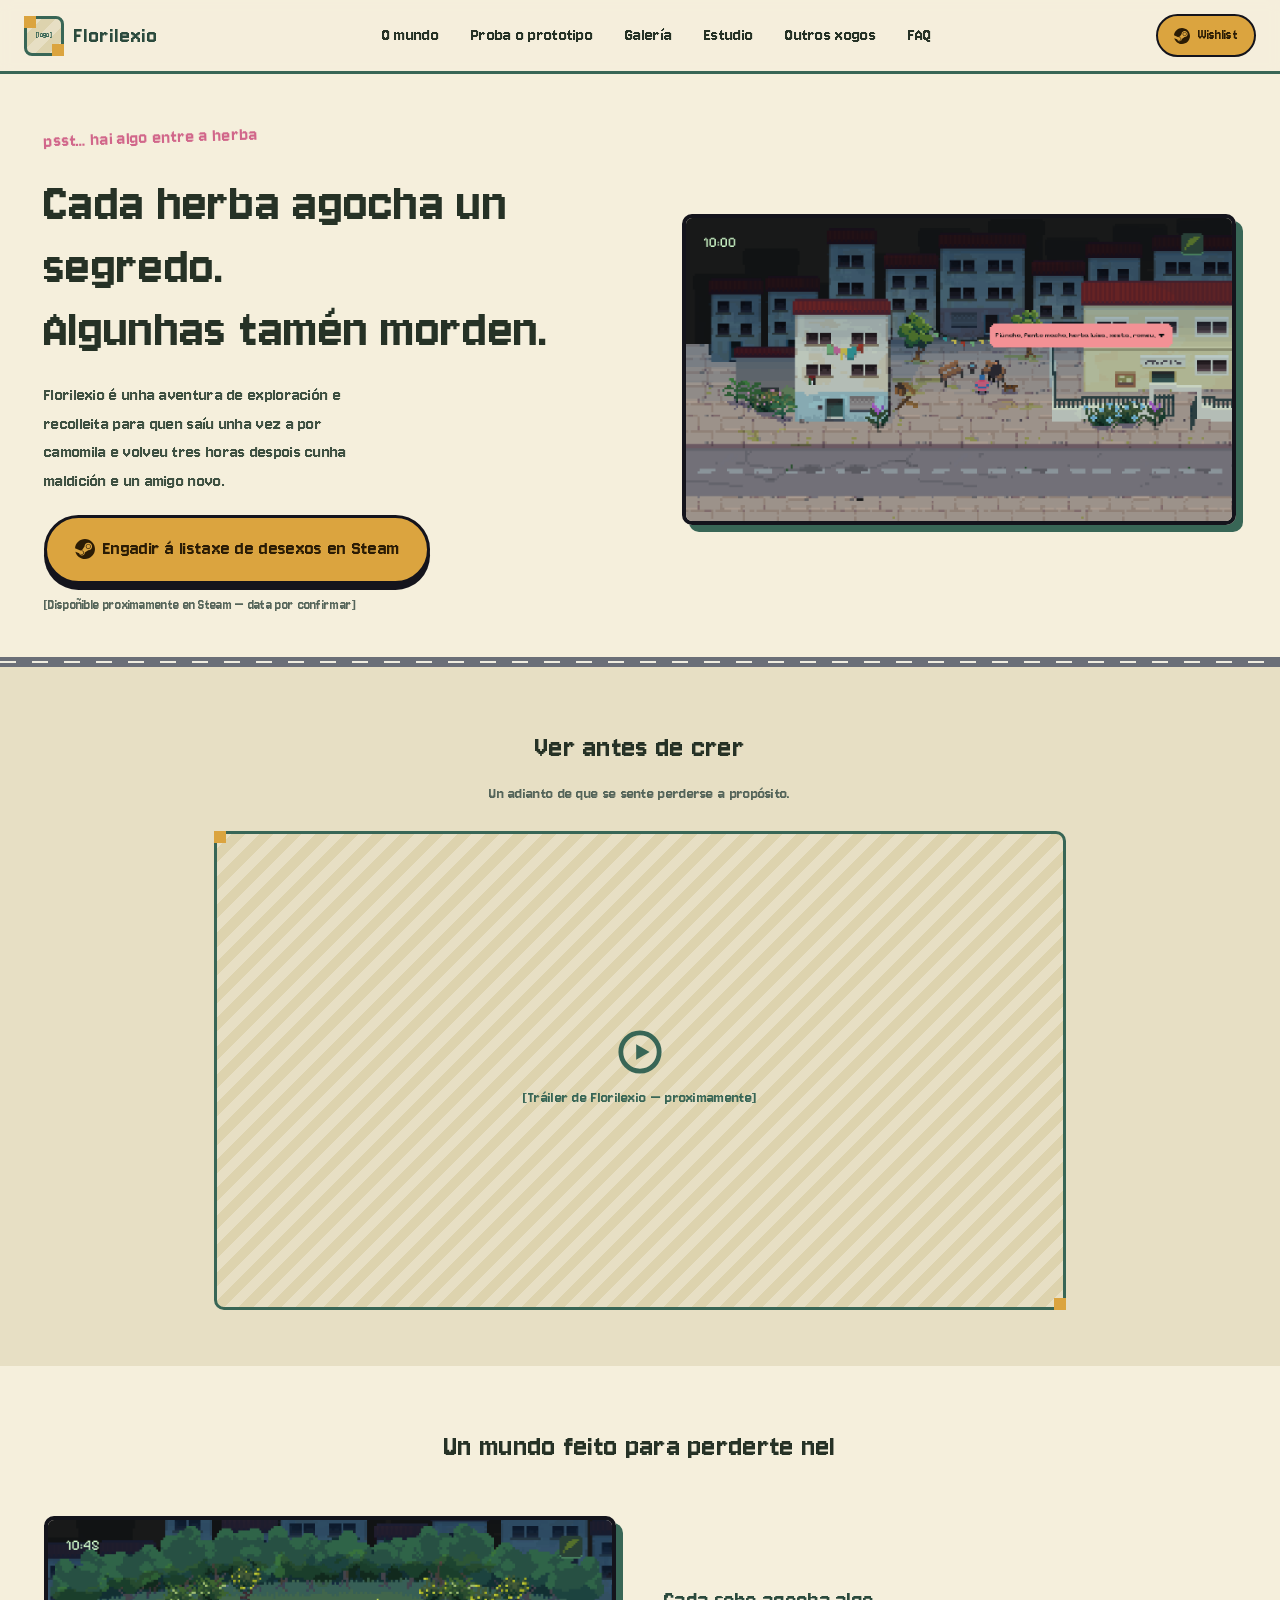
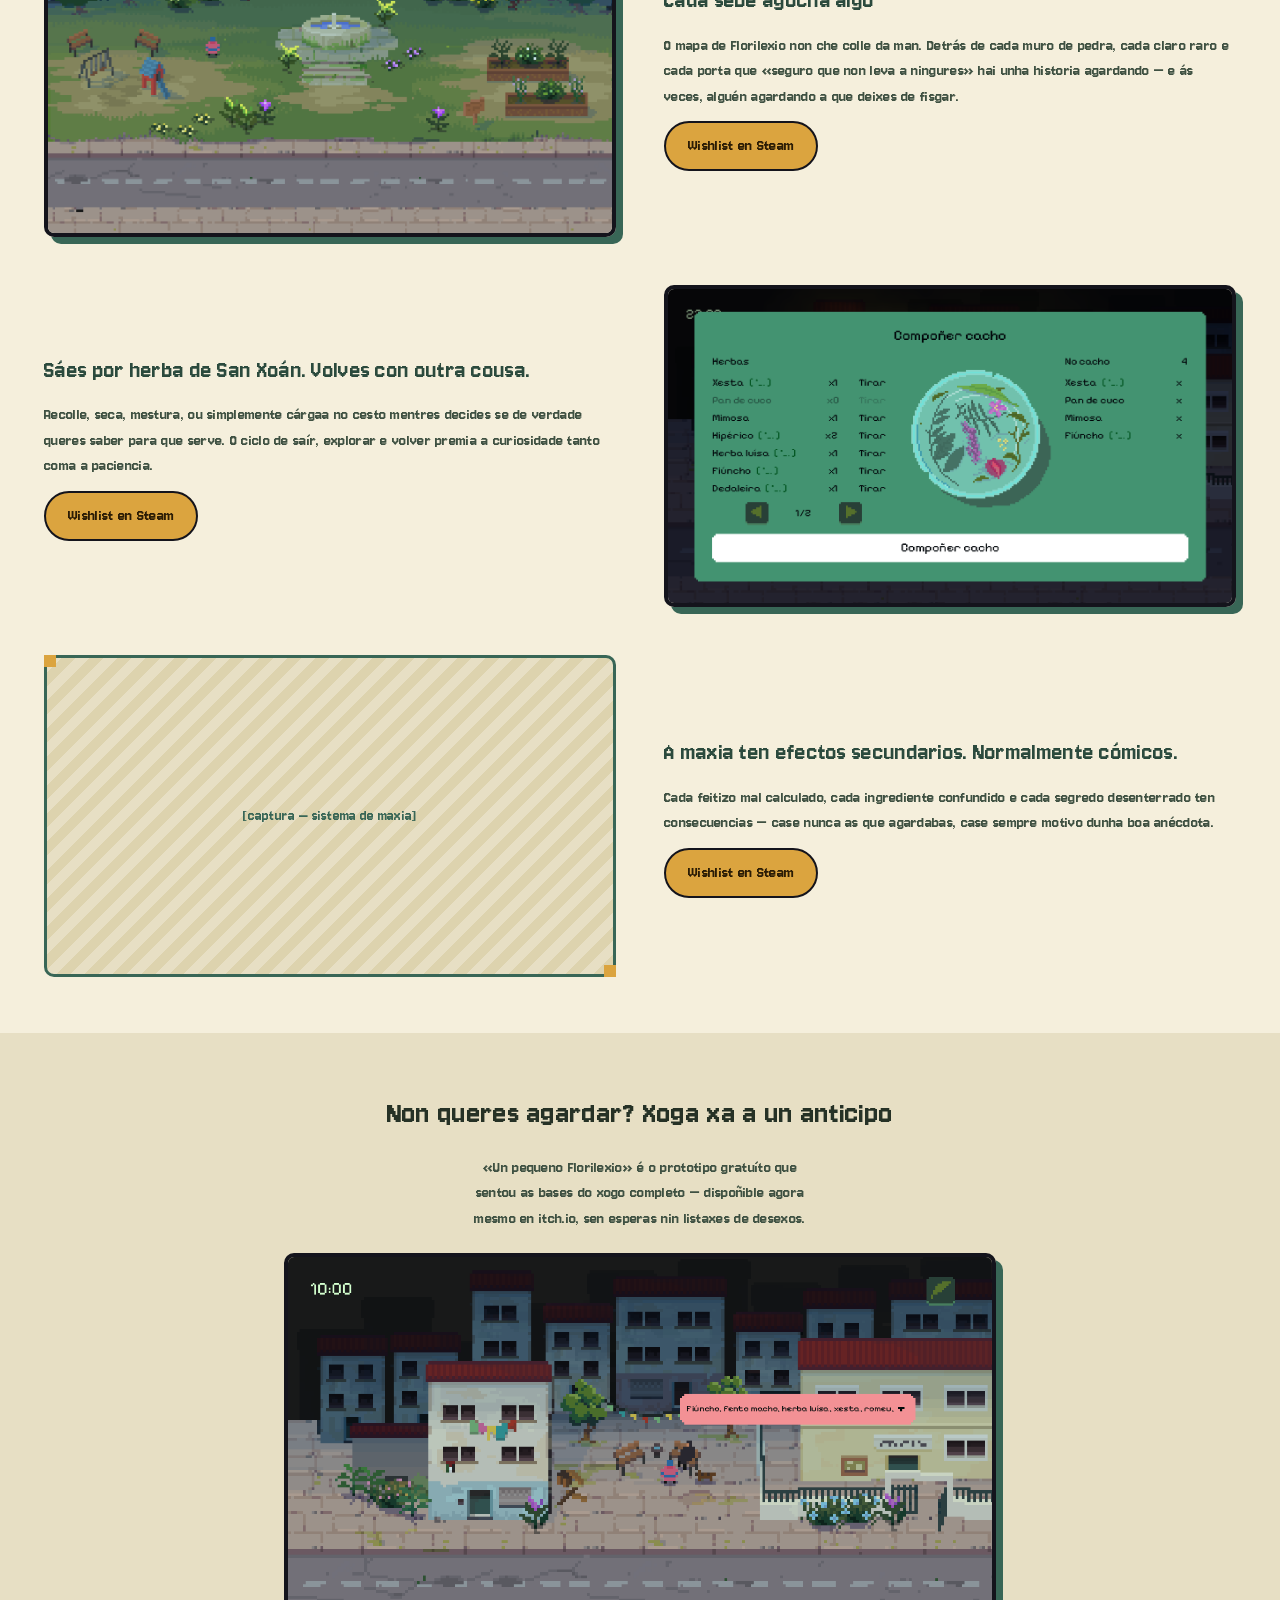
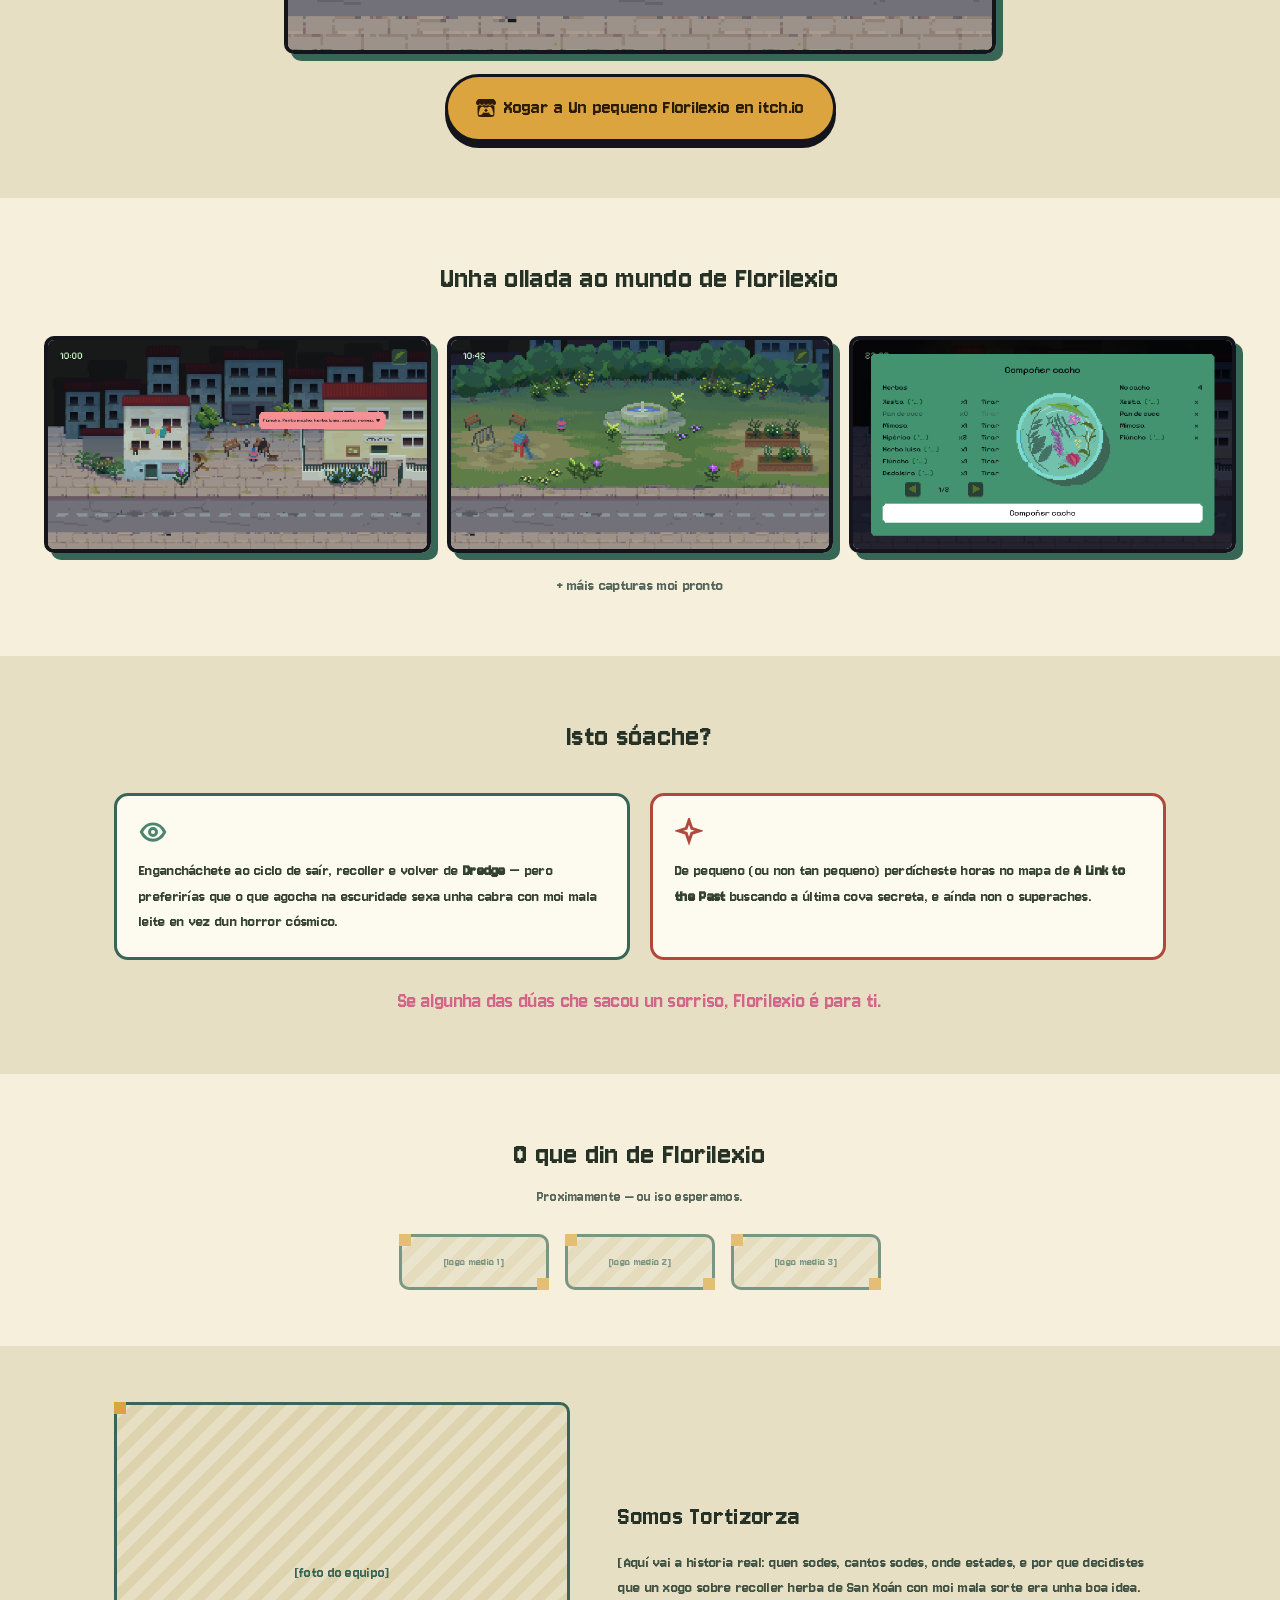
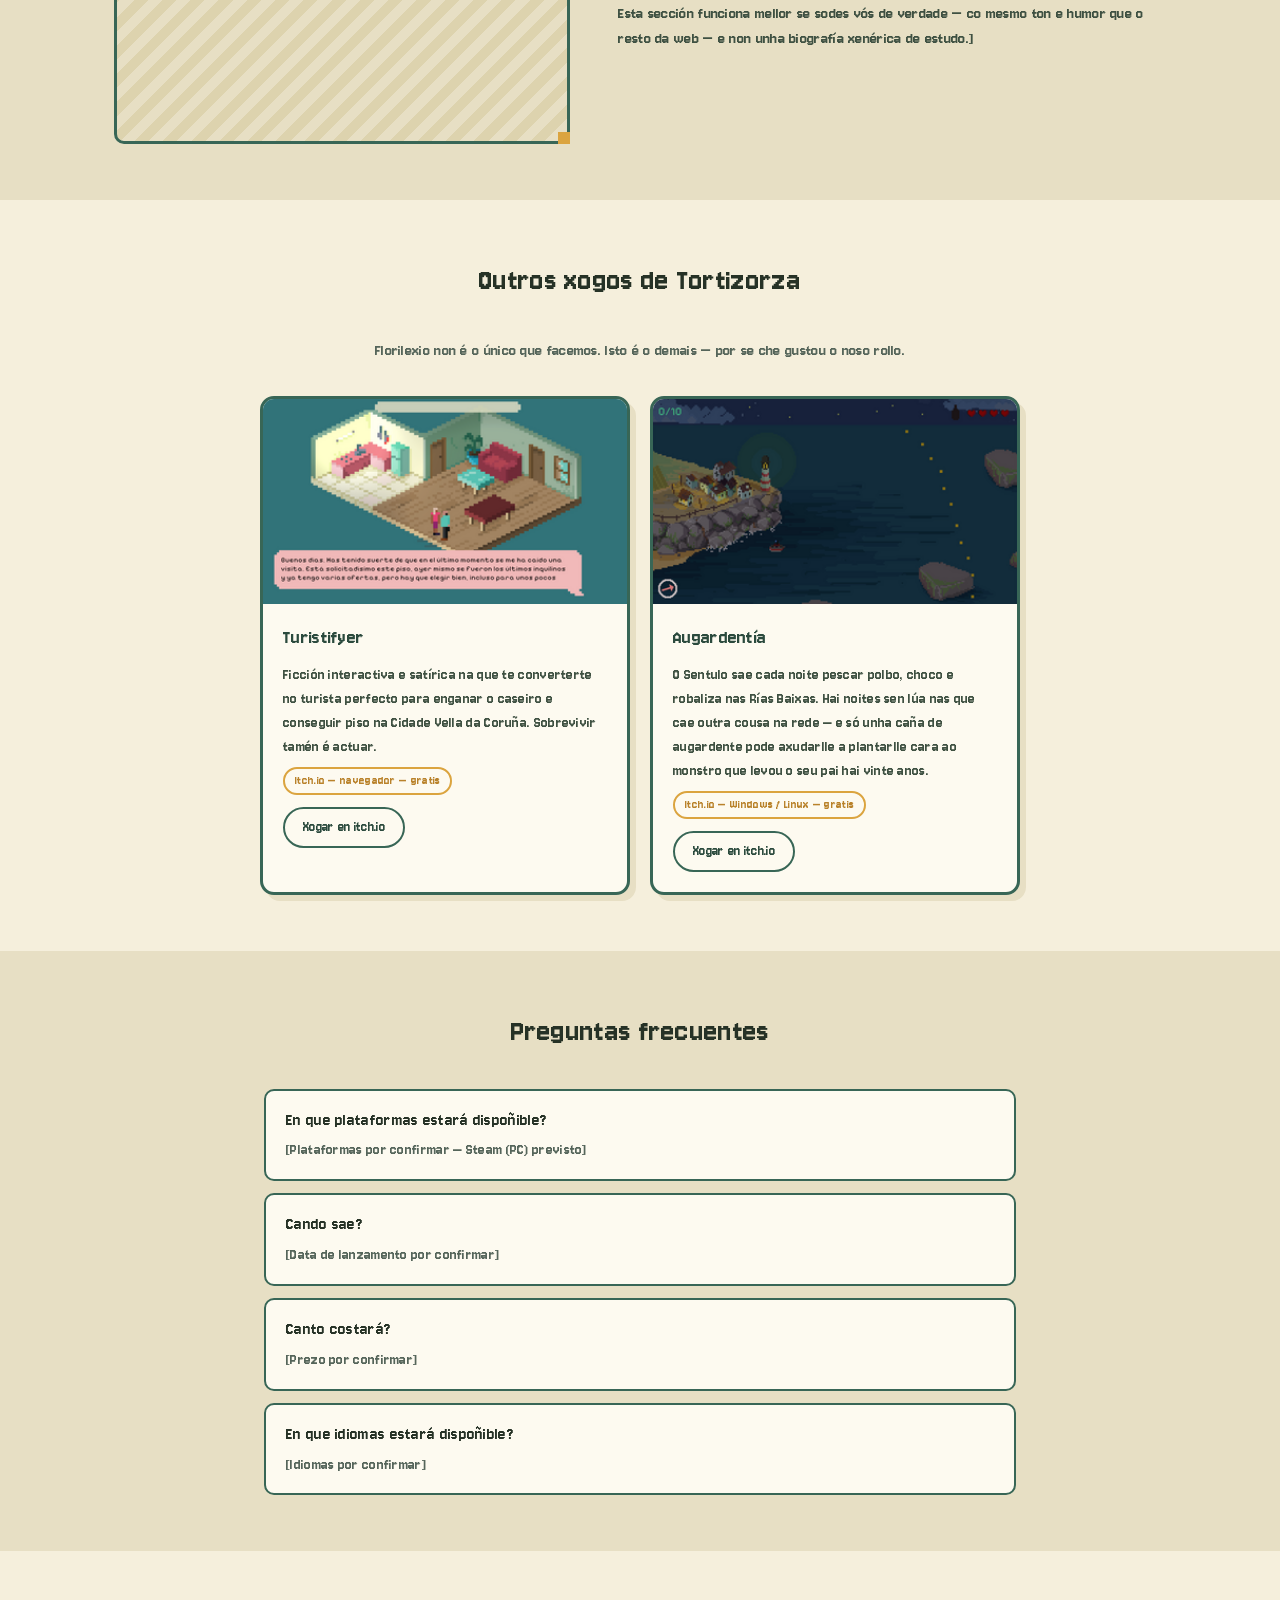
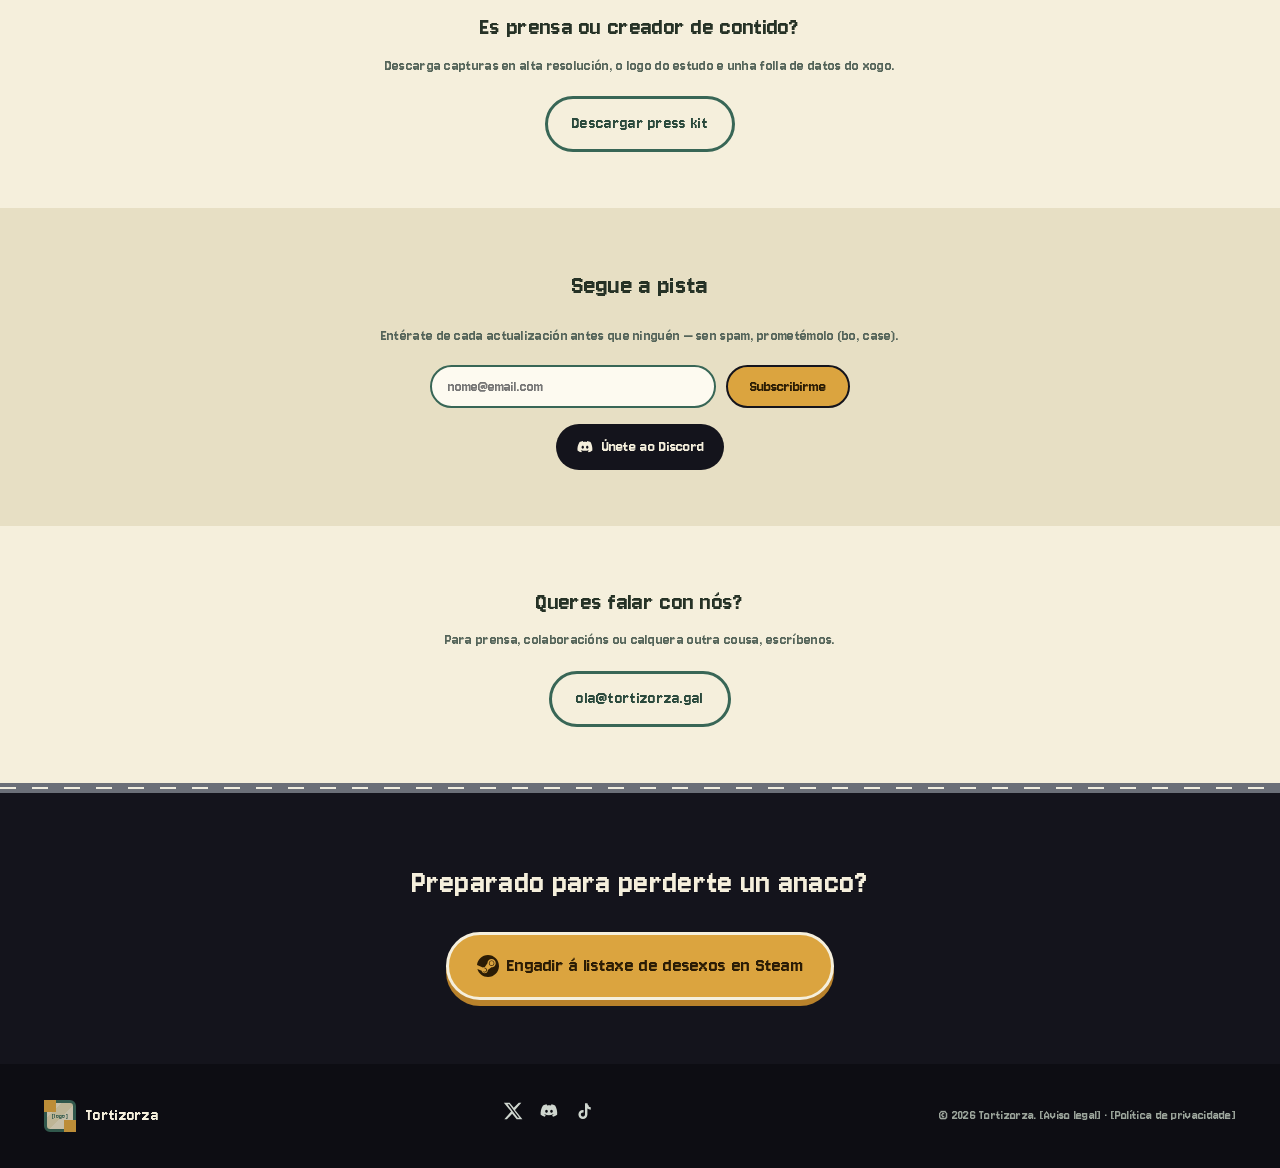
==== index.html @ 0cf77b72 "Engade sección de contacto co correo ola@tortizorza.gal Co-Authored-By: Claude Sonnet 5 <noreply@ant" ====
<!doctype html>
<html lang="gl">
<head>
  <meta charset="utf-8">
  <meta name="viewport" content="width=device-width, initial-scale=1">
  <title>Florilexio — Tortizorza</title>
  <meta name="description" content="Florilexio é unha aventura de exploración e recolleita de Tortizorza. Cada herba agocha un segredo. Engádeo á túa listaxe de desexos en Steam.">
  <link rel="preconnect" href="https://fonts.googleapis.com">
  <link rel="preconnect" href="https://fonts.gstatic.com" crossorigin>
  <link rel="stylesheet" href="https://fonts.googleapis.com/css2?family=Jersey+10&display=swap">
  <link rel="stylesheet" href="css/style.css">
</head>
<body>

  <header class="site-header">
    <div class="brand">
      <div class="placeholder-box" style="width:40px;height:40px;border-radius:8px;font-size:8px;padding:2px;">[logo]</div>
      <span class="brand-name">Florilexio</span>
    </div>

    <button class="nav-toggle" id="navToggle" aria-expanded="false" aria-controls="navLinks" aria-label="Abrir menú">
      <svg width="20" height="20" viewBox="0 0 24 24" fill="none" stroke="currentColor" stroke-width="2.5" stroke-linecap="square"><path d="M3 6h18M3 12h18M3 18h18"/></svg>
    </button>

    <nav id="navLinks" class="nav-links" hidden>
      <a href="#mundo">O mundo</a>
      <a href="#proba-o-prototipo">Proba o prototipo</a>
      <a href="#galeria">Galería</a>
      <a href="#estudio">Estudio</a>
      <a href="#outros-xogos">Outros xogos</a>
      <a href="#faq">FAQ</a>
    </nav>

    <div class="header-cta">
      <a href="#" class="btn btn--cta btn--sm">
        <svg width="16" height="16" viewBox="0 0 24 24" fill="currentColor"><path d="M11.979 0C5.678 0 .511 4.86.022 11.037l6.432 2.658c.545-.371 1.203-.59 1.912-.59.063 0 .125.004.188.006l2.861-4.142V8.91c0-2.495 2.028-4.524 4.524-4.524 2.494 0 4.524 2.03 4.524 4.527s-2.03 4.525-4.524 4.525h-.105l-4.076 2.911c0 .052.004.105.004.159 0 1.875-1.515 3.396-3.39 3.396-1.635 0-3.016-1.173-3.331-2.727L.436 15.27C1.862 20.307 6.486 24 11.979 24c6.627 0 11.999-5.373 11.999-12S18.605 0 11.979 0zM7.54 18.21l-1.473-.61c.262.543.714.999 1.314 1.25 1.297.539 2.793-.076 3.332-1.375.263-.63.264-1.319.005-1.949s-.75-1.121-1.377-1.383c-.624-.26-1.29-.249-1.878-.03l1.523.63c.956.4 1.409 1.5 1.009 2.455-.397.957-1.497 1.41-2.454 1.012H7.54zm11.415-9.303c0-1.662-1.353-3.015-3.015-3.015-1.665 0-3.015 1.353-3.015 3.015 0 1.665 1.35 3.015 3.015 3.015 1.663 0 3.015-1.35 3.015-3.015zm-5.273-.005c0-1.252 1.013-2.266 2.265-2.266 1.249 0 2.266 1.014 2.266 2.266 0 1.251-1.017 2.265-2.266 2.265-1.253 0-2.265-1.014-2.265-2.265z"/></svg>
        <span>Wishlist</span>
      </a>
    </div>
  </header>

  <main>

    <!-- HERO -->
    <section class="hero">
      <div class="container">
        <div class="hero-copy">
          <span class="hero-tag">psst&hellip; hai algo entre a herba</span>
          <h1>Cada herba agocha un segredo.<br>Algunhas tamén morden.</h1>
          <p class="lead">Florilexio é unha aventura de exploración e recolleita para quen saíu unha vez a por camomila e volveu tres horas despois cunha maldición e un amigo novo.</p>
          <div class="hero-cta-wrap">
            <a href="#" class="btn btn--cta btn--lg">
              <svg width="20" height="20" viewBox="0 0 24 24" fill="currentColor"><path d="M11.979 0C5.678 0 .511 4.86.022 11.037l6.432 2.658c.545-.371 1.203-.59 1.912-.59.063 0 .125.004.188.006l2.861-4.142V8.91c0-2.495 2.028-4.524 4.524-4.524 2.494 0 4.524 2.03 4.524 4.527s-2.03 4.525-4.524 4.525h-.105l-4.076 2.911c0 .052.004.105.004.159 0 1.875-1.515 3.396-3.39 3.396-1.635 0-3.016-1.173-3.331-2.727L.436 15.27C1.862 20.307 6.486 24 11.979 24c6.627 0 11.999-5.373 11.999-12S18.605 0 11.979 0zM7.54 18.21l-1.473-.61c.262.543.714.999 1.314 1.25 1.297.539 2.793-.076 3.332-1.375.263-.63.264-1.319.005-1.949s-.75-1.121-1.377-1.383c-.624-.26-1.29-.249-1.878-.03l1.523.63c.956.4 1.409 1.5 1.009 2.455-.397.957-1.497 1.41-2.454 1.012H7.54zm11.415-9.303c0-1.662-1.353-3.015-3.015-3.015-1.665 0-3.015 1.353-3.015 3.015 0 1.665 1.35 3.015 3.015 3.015 1.663 0 3.015-1.35 3.015-3.015zm-5.273-.005c0-1.252 1.013-2.266 2.265-2.266 1.249 0 2.266 1.014 2.266 2.266 0 1.251-1.017 2.265-2.266 2.265-1.253 0-2.265-1.014-2.265-2.265z"/></svg>
              Engadir á listaxe de desexos en Steam
            </a>
            <span class="hero-note">[Dispoñible proximamente en Steam &mdash; data por confirmar]</span>
          </div>
        </div>
        <div class="shot-frame">
          <img src="images/screenshots/calle-noche.png" alt="Captura de Florilexio: unha rúa da vila de noite, cunha burbulla de diálogo listando nomes de herbas" width="1279" height="717">
        </div>
      </div>
    </section>

    <div class="road-divider"></div>

    <!-- TRAILER -->
    <section class="section section--alt" id="trailer">
      <div class="container trailer-wrap">
        <h2 class="section-title">Ver antes de crer</h2>
        <p class="trailer-sub">Un adianto de que se sente perderse a propósito.</p>
        <div class="placeholder-box trailer-frame">
          <svg width="46" height="46" viewBox="0 0 24 24" fill="none" stroke="#386656" stroke-width="2.5" stroke-linecap="square" stroke-linejoin="miter"><circle cx="12" cy="12" r="10"/><path d="M10 8l7 4-7 4V8z" fill="#386656" stroke="none"/></svg>
          [Tráiler de Florilexio &mdash; proximamente]
        </div>
      </div>
    </section>

    <!-- MUNDO Y MECÁNICAS -->
    <section class="section" id="mundo">
      <div class="container">
        <h2 class="section-title mundo-title">Un mundo feito para perderte nel</h2>

        <div class="feature-row">
          <div class="feature-media shot-frame">
            <img src="images/screenshots/parque-dia.png" alt="Captura de Florilexio: un parque durante o día, cunha fonte e testos de herbas" width="1279" height="717" loading="lazy">
          </div>
          <div class="feature-copy">
            <h3>Cada sebe agocha algo</h3>
            <p>O mapa de Florilexio non che colle da man. Detrás de cada muro de pedra, cada claro raro e cada porta que &laquo;seguro que non leva a ningures&raquo; hai unha historia agardando &mdash; e ás veces, alguén agardando a que deixes de fisgar.</p>
            <a href="#" class="btn btn--cta btn--md">Wishlist en Steam</a>
          </div>
        </div>

        <div class="feature-row feature-row--reverse">
          <div class="feature-copy">
            <h3>Sáes por herba de San Xoán. Volves con outra cousa.</h3>
            <p>Recolle, seca, mestura, ou simplemente cárgaa no cesto mentres decides se de verdade queres saber para que serve. O ciclo de saír, explorar e volver premia a curiosidade tanto coma a paciencia.</p>
            <a href="#" class="btn btn--cta btn--md">Wishlist en Steam</a>
          </div>
          <div class="feature-media shot-frame">
            <img src="images/screenshots/componer-ramo.png" alt="Captura de Florilexio: a pantalla de compoñer un ramo de herbas recollidas" width="1279" height="717" loading="lazy">
          </div>
        </div>

        <div class="feature-row">
          <div class="feature-media placeholder-box" style="aspect-ratio:16/9;">[captura &mdash; sistema de maxia]</div>
          <div class="feature-copy">
            <h3>A maxia ten efectos secundarios. Normalmente cómicos.</h3>
            <p>Cada feitizo mal calculado, cada ingrediente confundido e cada segredo desenterrado ten consecuencias &mdash; case nunca as que agardabas, case sempre motivo dunha boa anécdota.</p>
            <a href="#" class="btn btn--cta btn--md">Wishlist en Steam</a>
          </div>
        </div>
      </div>
    </section>

    <!-- PROBA O PROTOTIPO -->
    <section class="section section--alt prototype-wrap-outer" id="proba-o-prototipo">
      <div class="container prototype-wrap">
        <h2 class="section-title">Non queres agardar? Xoga xa a un anticipo</h2>
        <p>&laquo;Un pequeno Florilexio&raquo; é o prototipo gratuíto que sentou as bases do xogo completo &mdash; dispoñible agora mesmo en itch.io, sen esperas nin listaxes de desexos.</p>
        <div class="shot-frame">
          <img src="images/other-games/florilexio-prototipo-shot.png" alt="Captura de Un pequeno Florilexio, o prototipo xogable en itch.io" width="1279" height="717" loading="lazy">
        </div>
        <a href="https://aroig.itch.io/un-pequeno-florilexio" target="_blank" rel="noopener" class="btn btn--cta btn--lg">
          <svg width="20" height="20" viewBox="0 0 24 24" fill="currentColor"><path d="M3.13 1.338C2.08 1.96.02 4.328 0 4.95v1.03c0 1.303 1.22 2.45 2.325 2.45 1.33 0 2.436-1.102 2.436-2.41 0 1.308 1.07 2.41 2.4 2.41 1.328 0 2.362-1.102 2.362-2.41 0 1.308 1.137 2.41 2.466 2.41h.024c1.33 0 2.466-1.102 2.466-2.41 0 1.308 1.034 2.41 2.363 2.41 1.33 0 2.4-1.102 2.4-2.41 0 1.308 1.106 2.41 2.435 2.41C22.78 8.43 24 7.282 24 5.98V4.95c-.02-.62-2.082-2.99-3.13-3.612-3.253-.114-5.508-.134-8.87-.133-3.362 0-7.945.053-8.87.133zm6.376 6.477a2.74 2.74 0 0 1-.468.602c-.5.49-1.19.795-1.947.795a2.786 2.786 0 0 1-1.95-.795c-.182-.178-.32-.37-.446-.59-.127.222-.303.412-.486.59a2.788 2.788 0 0 1-1.95.795c-.092 0-.187-.025-.264-.052-.107 1.113-.152 2.176-.168 2.95v.005l-.006 1.167c.02 2.334-.23 7.564 1.03 8.85 1.952.454 5.545.662 9.15.663 3.605 0 7.198-.21 9.15-.664 1.26-1.284 1.01-6.514 1.03-8.848l-.006-1.167v-.004c-.016-.775-.06-1.838-.168-2.95-.077.026-.172.052-.263.052a2.788 2.788 0 0 1-1.95-.795c-.184-.178-.36-.368-.486-.59-.127.22-.265.412-.447.59a2.786 2.786 0 0 1-1.95.794c-.76 0-1.446-.303-1.948-.793a2.74 2.74 0 0 1-.468-.602 2.738 2.738 0 0 1-.463.602 2.787 2.787 0 0 1-1.95.794h-.16a2.787 2.787 0 0 1-1.95-.793 2.738 2.738 0 0 1-.464-.602zm-2.004 2.59v.002c.795.002 1.5 0 2.373.953.687-.072 1.406-.108 2.125-.107.72 0 1.438.035 2.125.107.873-.953 1.578-.95 2.372-.953.376 0 1.876 0 2.92 2.934l1.123 4.028c.832 2.995-.266 3.068-1.636 3.07-2.03-.075-3.156-1.55-3.156-3.025-1.124.184-2.436.276-3.748.277-1.312 0-2.624-.093-3.748-.277 0 1.475-1.125 2.95-3.156 3.026-1.37-.004-2.468-.077-1.636-3.072l1.122-4.027c1.045-2.934 2.545-2.934 2.92-2.934zM12 12.714c-.002.002-2.14 1.964-2.523 2.662l1.4-.056v1.22c0 .056.56.033 1.123.007.562.026 1.124.05 1.124-.008v-1.22l1.4.055C14.138 14.677 12 12.713 12 12.713z"/></svg>
          Xogar a Un pequeno Florilexio en itch.io
        </a>
      </div>
    </section>

    <!-- GALERÍA -->
    <section class="section" id="galeria">
      <div class="container">
        <h2 class="section-title">Unha ollada ao mundo de Florilexio</h2>
        <div class="gallery-grid">
          <div class="shot-frame"><img src="images/screenshots/calle-noche.png" alt="Captura de Florilexio" loading="lazy"></div>
          <div class="shot-frame"><img src="images/screenshots/parque-dia.png" alt="Captura de Florilexio" loading="lazy"></div>
          <div class="shot-frame"><img src="images/screenshots/componer-ramo.png" alt="Captura de Florilexio" loading="lazy"></div>
        </div>
        <p class="gallery-note">+ máis capturas moi pronto</p>
      </div>
    </section>

    <!-- PARA QUIÉN -->
    <section class="section section--alt" id="para-quien">
      <div class="container" style="max-width:1100px;">
        <h2 class="section-title">Isto sóache?</h2>
        <div class="whofor-grid">
          <div class="whofor-card">
            <svg width="28" height="28" viewBox="0 0 24 24" fill="none" stroke="#4b8570" stroke-width="2.5" stroke-linecap="square" stroke-linejoin="miter"><path d="M2 12c2-4 5-7 10-7s8 3 10 7c-2 4-5 7-10 7s-8-3-10-7z"/><circle cx="12" cy="12" r="3"/></svg>
            <p>Engancháchete ao ciclo de saír, recoller e volver de <strong>Dredge</strong> &mdash; pero preferirías que o que agocha na escuridade sexa unha cabra con moi mala leite en vez dun horror cósmico.</p>
          </div>
          <div class="whofor-card whofor-card--terracotta">
            <svg width="28" height="28" viewBox="0 0 24 24" fill="none" stroke="#b1483c" stroke-width="2.5" stroke-linecap="square" stroke-linejoin="miter"><path d="M12 2l2.4 6.9L21 11l-6.6 2.1L12 20l-2.4-6.9L3 11l6.6-2.1z"/></svg>
            <p>De pequeno (ou non tan pequeno) perdícheste horas no mapa de <strong>A Link to the Past</strong> buscando a última cova secreta, e aínda non o superaches.</p>
          </div>
        </div>
        <p class="whofor-closing">Se algunha das dúas che sacou un sorriso, Florilexio é para ti.</p>
      </div>
    </section>

    <!-- PRENSA -->
    <section class="section" id="prensa">
      <div class="container prensa-wrap">
        <h2 class="section-title" style="font-size:32px;margin-bottom:6px;">O que din de Florilexio</h2>
        <p class="prensa-sub">Proximamente &mdash; ou iso esperamos.</p>
        <div class="prensa-logos">
          <div class="placeholder-box">[logo medio 1]</div>
          <div class="placeholder-box">[logo medio 2]</div>
          <div class="placeholder-box">[logo medio 3]</div>
        </div>
      </div>
    </section>

    <!-- ESTUDIO -->
    <section class="section section--alt" id="estudio">
      <div class="container estudio-grid" style="max-width:1100px;">
        <div class="placeholder-box estudio-photo">[foto do equipo]</div>
        <div class="estudio-copy">
          <h2>Somos Tortizorza</h2>
          <p>[Aquí vai a historia real: quen sodes, cantos sodes, onde estades, e por que decidistes que un xogo sobre recoller herba de San Xoán con moi mala sorte era unha boa idea. Esta sección funciona mellor se sodes vós de verdade &mdash; co mesmo ton e humor que o resto da web &mdash; e non unha biografía xenérica de estudo.]</p>
        </div>
      </div>
    </section>

    <!-- OUTROS XOGOS DO ESTUDIO -->
    <section class="section" id="outros-xogos">
      <div class="container">
        <h2 class="section-title">Outros xogos de Tortizorza</h2>
        <p class="otros-juegos-sub">Florilexio non é o único que facemos. Isto é o demais &mdash; por se che gustou o noso rollo.</p>
        <div class="games-grid">
          <article class="game-card">
            <div class="game-card-media"><img src="images/other-games/turistifyer-cover.png" alt="Portada de Turistifyer" loading="lazy"></div>
            <div class="game-card-copy">
              <h3>Turistifyer</h3>
              <p>Ficción interactiva e satírica na que te converterte no turista perfecto para enganar o caseiro e conseguir piso na Cidade Vella da Coruña. Sobrevivir tamén é actuar.</p>
              <span class="game-card-tag">Itch.io &mdash; navegador &mdash; gratis</span>
              <a href="https://aroig.itch.io/turistifyer" target="_blank" rel="noopener" class="btn btn--ghost btn--sm">Xogar en itch.io</a>
            </div>
          </article>

          <article class="game-card">
            <div class="game-card-media"><img src="images/other-games/augardentia-cover.png" alt="Portada de Augardentía" loading="lazy"></div>
            <div class="game-card-copy">
              <h3>Augardentía</h3>
              <p>O Sentulo sae cada noite pescar polbo, choco e robaliza nas Rías Baixas. Hai noites sen lúa nas que cae outra cousa na rede &mdash; e só unha caña de augardente pode axudarlle a plantarlle cara ao monstro que levou o seu pai hai vinte anos.</p>
              <span class="game-card-tag">Itch.io &mdash; Windows / Linux &mdash; gratis</span>
              <a href="https://aroig.itch.io/augardentia" target="_blank" rel="noopener" class="btn btn--ghost btn--sm">Xogar en itch.io</a>
            </div>
          </article>
        </div>
      </div>
    </section>

    <!-- FAQ -->
    <section class="section section--alt" id="faq">
      <div class="container faq-wrap">
        <h2 class="section-title">Preguntas frecuentes</h2>
        <div class="faq-list">
          <div class="faq-item">
            <h3>En que plataformas estará dispoñible?</h3>
            <p>[Plataformas por confirmar &mdash; Steam (PC) previsto]</p>
          </div>
          <div class="faq-item">
            <h3>Cando sae?</h3>
            <p>[Data de lanzamento por confirmar]</p>
          </div>
          <div class="faq-item">
            <h3>Canto costará?</h3>
            <p>[Prezo por confirmar]</p>
          </div>
          <div class="faq-item">
            <h3>En que idiomas estará dispoñible?</h3>
            <p>[Idiomas por confirmar]</p>
          </div>
        </div>
      </div>
    </section>

    <!-- PRESS KIT -->
    <section class="section presskit-wrap" id="presskit">
      <h2>Es prensa ou creador de contido?</h2>
      <p>Descarga capturas en alta resolución, o logo do estudo e unha folla de datos do xogo.</p>
      <a href="#" class="btn btn--ghost">Descargar press kit</a>
    </section>

    <!-- NEWSLETTER -->
    <section class="section section--alt" id="newsletter">
      <div class="container newsletter-wrap">
        <h2>Segue a pista</h2>
        <p>Entérate de cada actualización antes que ninguén &mdash; sen spam, prometémolo (bo, case).</p>
        <form class="newsletter-form" action="#" method="post">
          <label for="email" style="position:absolute;left:-9999px;">Correo electrónico</label>
          <input type="email" id="email" name="email" placeholder="nome@email.com" required>
          <button type="submit" class="btn btn--cta btn--md">Subscribirme</button>
        </form>
        <a href="#" class="btn btn--dark">
          <svg width="18" height="18" viewBox="0 0 24 24" fill="currentColor"><path d="M19.3 5.3c-1.4-.6-2.8-1-4.3-1.3-.2.4-.4.8-.6 1.3-1.6-.2-3.1-.2-4.7 0-.2-.4-.4-.9-.6-1.3-1.5.3-2.9.7-4.3 1.3C2.4 9.1 1.7 12.8 2 16.5c1.7 1.3 3.4 2 5 2.5.4-.6.8-1.2 1.1-1.9-.6-.2-1.2-.5-1.7-.9.1-.1.3-.2.4-.3 3.3 1.5 6.9 1.5 10.2 0 .1.1.3.2.4.3-.5.4-1.1.6-1.7.9.3.7.7 1.3 1.1 1.9 1.6-.5 3.3-1.3 5-2.5.4-4.3-.7-8-2.5-11.2zM9 14.2c-.9 0-1.6-.9-1.6-1.9s.7-1.9 1.6-1.9 1.6.9 1.6 1.9-.7 1.9-1.6 1.9zm6 0c-.9 0-1.6-.9-1.6-1.9s.7-1.9 1.6-1.9 1.6.9 1.6 1.9-.7 1.9-1.6 1.9z"/></svg>
          Únete ao Discord
        </a>
      </div>
    </section>

    <!-- CONTACTO -->
    <section class="section presskit-wrap" id="contacto">
      <h2>Queres falar con nós?</h2>
      <p>Para prensa, colaboracións ou calquera outra cousa, escríbenos.</p>
      <a href="mailto:ola@tortizorza.gal" class="btn btn--ghost">ola@tortizorza.gal</a>
    </section>

    <div class="road-divider"></div>

    <!-- CTA FINAL -->
    <section class="cta-final">
      <div class="container">
        <h2>Preparado para perderte un anaco?</h2>
        <a href="#" class="btn btn--cta btn--lg">
          <svg width="22" height="22" viewBox="0 0 24 24" fill="currentColor"><path d="M11.979 0C5.678 0 .511 4.86.022 11.037l6.432 2.658c.545-.371 1.203-.59 1.912-.59.063 0 .125.004.188.006l2.861-4.142V8.91c0-2.495 2.028-4.524 4.524-4.524 2.494 0 4.524 2.03 4.524 4.527s-2.03 4.525-4.524 4.525h-.105l-4.076 2.911c0 .052.004.105.004.159 0 1.875-1.515 3.396-3.39 3.396-1.635 0-3.016-1.173-3.331-2.727L.436 15.27C1.862 20.307 6.486 24 11.979 24c6.627 0 11.999-5.373 11.999-12S18.605 0 11.979 0zM7.54 18.21l-1.473-.61c.262.543.714.999 1.314 1.25 1.297.539 2.793-.076 3.332-1.375.263-.63.264-1.319.005-1.949s-.75-1.121-1.377-1.383c-.624-.26-1.29-.249-1.878-.03l1.523.63c.956.4 1.409 1.5 1.009 2.455-.397.957-1.497 1.41-2.454 1.012H7.54zm11.415-9.303c0-1.662-1.353-3.015-3.015-3.015-1.665 0-3.015 1.353-3.015 3.015 0 1.665 1.35 3.015 3.015 3.015 1.663 0 3.015-1.35 3.015-3.015zm-5.273-.005c0-1.252 1.013-2.266 2.265-2.266 1.249 0 2.266 1.014 2.266 2.266 0 1.251-1.017 2.265-2.266 2.265-1.253 0-2.265-1.014-2.265-2.265z"/></svg>
          Engadir á listaxe de desexos en Steam
        </a>
      </div>
    </section>

  </main>

  <footer class="site-footer">
    <div class="container footer-inner">
      <div class="footer-brand">
        <div class="placeholder-box" style="width:32px;height:32px;border-radius:6px;font-size:7px;padding:2px;opacity:.85;">[logo]</div>
        <span>Tortizorza</span>
      </div>
      <div class="social-links">
        <a href="#" aria-label="X (Twitter)"><svg width="20" height="20" viewBox="0 0 24 24" fill="currentColor"><path d="M18.9 2H22l-7.6 8.7L23.3 22h-6.9l-5.4-6.7L4.7 22H1.6l8.1-9.3L1 2h7l4.9 6.1L18.9 2zm-1.2 18h1.9L7.4 4H5.4l12.3 16z"/></svg></a>
        <a href="#" aria-label="Discord"><svg width="20" height="20" viewBox="0 0 24 24" fill="currentColor"><path d="M19.3 5.3c-1.4-.6-2.8-1-4.3-1.3-.2.4-.4.8-.6 1.3-1.6-.2-3.1-.2-4.7 0-.2-.4-.4-.9-.6-1.3-1.5.3-2.9.7-4.3 1.3C2.4 9.1 1.7 12.8 2 16.5c1.7 1.3 3.4 2 5 2.5.4-.6.8-1.2 1.1-1.9-.6-.2-1.2-.5-1.7-.9.1-.1.3-.2.4-.3 3.3 1.5 6.9 1.5 10.2 0 .1.1.3.2.4.3-.5.4-1.1.6-1.7.9.3.7.7 1.3 1.1 1.9 1.6-.5 3.3-1.3 5-2.5.4-4.3-.7-8-2.5-11.2zM9 14.2c-.9 0-1.6-.9-1.6-1.9s.7-1.9 1.6-1.9 1.6.9 1.6 1.9-.7 1.9-1.6 1.9zm6 0c-.9 0-1.6-.9-1.6-1.9s.7-1.9 1.6-1.9 1.6.9 1.6 1.9-.7 1.9-1.6 1.9z"/></svg></a>
        <a href="#" aria-label="TikTok"><svg width="20" height="20" viewBox="0 0 24 24" fill="currentColor"><path d="M16.6 5.8c-1-.7-1.6-1.8-1.7-3H12v13.4c0 1.4-1.1 2.5-2.5 2.5S7 17.6 7 16.2s1.1-2.5 2.5-2.5c.3 0 .5 0 .8.1v-2.9c-.3 0-.5-.1-.8-.1-3 0-5.4 2.4-5.4 5.4S6.5 21.6 9.5 21.6s5.4-2.4 5.4-5.4V9.1c1.1.8 2.5 1.3 4 1.3V7.5c-.8 0-1.6-.2-2.3-.6z"/></svg></a>
      </div>
      <p class="legal">&copy; 2026 Tortizorza. [Aviso legal] &middot; [Política de privacidade]</p>
    </div>
  </footer>

  <script src="js/main.js"></script>
</body>
</html>
---- css/style.css ----
/* ---------- Tokens ---------- */
:root {
  --ink-night: #14141c;
  --ink-night-deep: #0d0d13;
  --teal: #4b8570;
  --teal-deep: #386656;
  --teal-text: #2b4a3d;
  --mint: #8fe6a3;
  --cream: #f5efdc;
  --cream-alt: #e7dfc4;
  --cream-card: #fdfaf0;
  --terracotta: #b1483c;
  --pink: #f3aac0;
  --pink-text: #d1668a;
  --amber: #dba43f;
  --amber-deep: #b9822b;
  --amber-light: #e8bd6a;
  --text: #263226;
  --text-soft: #3f5142;
  --text-muted: #55655a;
  --max: 1240px;
}

/* ---------- Reset ---------- */
* { box-sizing: border-box; }
html { scroll-behavior: smooth; }
body {
  margin: 0;
  font-family: 'Jersey 10', ui-monospace, monospace;
  letter-spacing: 0.3px;
  background: var(--cream);
  color: var(--text);
  font-size: 18px;
  line-height: 1.55;
}
img { max-width: 100%; display: block; }
a { color: var(--teal); text-decoration: none; }
a:hover { color: var(--teal-deep); }
h1, h2, h3 { margin: 0; font-weight: 400; }
p { margin: 0; }
ul { margin: 0; padding: 0; list-style: none; }
button { font-family: inherit; }

.container { max-width: var(--max); margin: 0 auto; padding: 0 24px; }

/* ---------- Buttons ---------- */
.btn {
  display: inline-flex;
  align-items: center;
  gap: 8px;
  font-family: 'Jersey 10', monospace;
  border-radius: 999px;
  cursor: pointer;
  border: 2px solid var(--ink-night);
  transition: filter .15s ease, transform .15s ease;
}
.btn:hover { filter: brightness(0.92); transform: translateY(-1px); }
.btn svg { flex-shrink: 0; }

.btn--cta {
  background-color: var(--amber);
  color: #2b1c05;
}
.btn--cta.btn--lg {
  font-size: 21px;
  padding: 15px 28px;
  border-width: 3px;
  box-shadow: 0 6px 0 var(--ink-night);
}
.btn--cta.btn--md {
  font-size: 17px;
  padding: 10px 22px;
}
.btn--cta.btn--sm {
  font-size: 15px;
  padding: 8px 16px;
  border-width: 2px;
}
.btn--ghost {
  background: transparent;
  border: 3px solid var(--teal-deep);
  color: var(--teal-text);
  font-size: 18px;
  padding: 11px 24px;
}
.btn--ghost:hover { background-color: var(--cream-alt); }
.btn--ghost.btn--sm { font-size: 15px; padding: 7px 18px; border-width: 2px; }
.btn--dark {
  background: var(--ink-night);
  color: var(--cream);
  font-size: 17px;
  padding: 10px 20px;
  border: none;
}

/* ---------- Header / nav ---------- */
.site-header {
  position: sticky;
  top: 0;
  z-index: 30;
  display: flex;
  align-items: center;
  justify-content: space-between;
  gap: 16px;
  padding: 14px 24px;
  background: rgb(245 239 220 / 0.94);
  backdrop-filter: blur(6px);
  border-bottom: 3px solid var(--teal-deep);
}
.brand { display: flex; align-items: center; gap: 10px; }
.brand-name { font-size: 24px; color: var(--teal-text); letter-spacing: 1px; }

.nav-toggle {
  display: inline-flex;
  align-items: center;
  justify-content: center;
  width: 40px;
  height: 40px;
  border: 2px solid var(--ink-night);
  border-radius: 8px;
  background: var(--cream-card);
  cursor: pointer;
}
.nav-toggle svg { pointer-events: none; }

.nav-links {
  display: flex;
  flex-direction: column;
  gap: 4px;
  position: absolute;
  top: 100%;
  left: 0;
  right: 0;
  background: var(--cream);
  border-bottom: 3px solid var(--teal-deep);
  padding: 12px 24px 18px;
}
.nav-links[hidden] { display: none; }
.nav-links a {
  font-size: 19px;
  color: var(--text);
  padding: 10px 4px;
  border-bottom: 1px solid var(--cream-alt);
}

.header-cta { flex-shrink: 0; }
.header-cta .btn span { display: none; }

/* ---------- Decorative road divider ---------- */
.road-divider {
  height: 10px;
  background: #6b6f78;
  position: relative;
}
.road-divider::before {
  content: '';
  position: absolute;
  top: 50%;
  left: 0;
  right: 0;
  height: 2px;
  transform: translateY(-50%);
  background-image: repeating-linear-gradient(to right, #f0ede0 0 16px, transparent 16px 32px);
}

/* ---------- Sections ---------- */
.section { padding: 56px 0; }
.section--alt { background: var(--cream-alt); }
.section-title {
  font-size: 32px;
  text-align: center;
  margin-bottom: 32px;
  color: var(--text);
}

/* ---------- Hero ---------- */
.hero { padding: 48px 0 40px; }
.hero .container {
  display: grid;
  grid-template-columns: 1fr;
  gap: 36px;
  align-items: center;
}
.hero-copy { display: flex; flex-direction: column; gap: 20px; align-items: flex-start; }
.hero-tag {
  font-size: 20px;
  color: var(--pink-text);
  transform: rotate(-2deg);
  display: inline-block;
}
.hero-copy h1 {
  font-size: 40px;
  line-height: 1.08;
  color: var(--text);
}
.hero-copy .lead {
  font-size: 19px;
  line-height: 1.5;
  color: var(--text-soft);
  max-width: 46ch;
}
.hero-cta-wrap { display: flex; flex-direction: column; gap: 10px; align-items: flex-start; }
.hero-note { font-size: 15px; color: var(--text-muted); }

/* ---------- Image frames / placeholders ---------- */
.shot-frame {
  border: 4px solid var(--ink-night);
  border-radius: 10px;
  box-shadow: 7px 7px 0 var(--teal-deep);
  overflow: hidden;
  aspect-ratio: 16 / 9;
}
.shot-frame img { width: 100%; height: 100%; object-fit: cover; }

.placeholder-box {
  border: 3px solid var(--teal-deep);
  background: repeating-linear-gradient(135deg, var(--cream-alt), var(--cream-alt) 10px, #ddd3ae 10px, #ddd3ae 20px);
  display: flex;
  align-items: center;
  justify-content: center;
  text-align: center;
  color: var(--teal-deep);
  font-size: 16px;
  padding: 16px;
  border-radius: 10px;
  position: relative;
}
.placeholder-box::before,
.placeholder-box::after {
  content: '';
  position: absolute;
  width: 12px;
  height: 12px;
  background: var(--amber);
}
.placeholder-box::before { top: -3px; left: -3px; }
.placeholder-box::after { bottom: -3px; right: -3px; }

/* ---------- Trailer ---------- */
.trailer-wrap {
  max-width: 900px;
  margin: 0 auto;
  display: flex;
  flex-direction: column;
  align-items: center;
  gap: 8px;
  text-align: center;
}
.trailer-wrap .section-title { margin-bottom: 0; }
.trailer-sub { font-size: 17px; color: var(--text-muted); margin-bottom: 16px; }
.trailer-frame { width: 100%; aspect-ratio: 16 / 9; flex-direction: column; gap: 10px; font-size: 17px; }

/* ---------- Proba o prototipo ---------- */
.prototype-wrap {
  max-width: 760px;
  margin: 0 auto;
  display: flex;
  flex-direction: column;
  align-items: center;
  gap: 16px;
  text-align: center;
}
.prototype-wrap .section-title { margin-bottom: 0; }
.prototype-wrap p { font-size: 17px; line-height: 1.5; color: var(--text-soft); max-width: 56ch; }
.prototype-wrap .shot-frame { width: 100%; margin: 6px 0 4px; }

/* ---------- Mundo / features ---------- */
.mundo-title { margin-bottom: 44px; }
.feature-row {
  display: grid;
  grid-template-columns: 1fr;
  gap: 28px;
  align-items: center;
  margin-bottom: 48px;
}
.feature-row:last-child { margin-bottom: 0; }
.feature-copy { display: flex; flex-direction: column; gap: 12px; align-items: flex-start; }
.feature-copy h3 { font-size: 25px; color: var(--teal-text); }
.feature-copy p { font-size: 17px; line-height: 1.5; color: var(--text-soft); }

/* ---------- Gallery ---------- */
.gallery-grid {
  display: grid;
  grid-template-columns: 1fr;
  gap: 16px;
}
.gallery-note { text-align: center; font-size: 17px; color: var(--text-muted); margin-top: 20px; }

/* ---------- Para quién ---------- */
.whofor-grid {
  display: grid;
  grid-template-columns: 1fr;
  gap: 20px;
  margin-bottom: 24px;
}
.whofor-card {
  background: var(--cream-card);
  border: 3px solid var(--teal-deep);
  border-radius: 14px;
  padding: 22px;
  display: flex;
  flex-direction: column;
  gap: 12px;
  box-shadow: 6px 6px 0 var(--cream-alt);
}
.whofor-card--terracotta { border-color: var(--terracotta); }
.whofor-card p { font-size: 17px; line-height: 1.5; color: #33422f; }
.whofor-closing {
  text-align: center;
  font-size: 22px;
  color: var(--pink-text);
}

/* ---------- Prensa ---------- */
.prensa-wrap { max-width: var(--max); margin: 0 auto; text-align: center; }
.prensa-sub { font-size: 16px; color: var(--text-muted); margin-bottom: 24px; }
.prensa-logos { display: flex; gap: 16px; justify-content: center; flex-wrap: wrap; }
.prensa-logos .placeholder-box { width: 150px; height: 56px; opacity: .65; font-size: 12px; }

/* ---------- Estudio ---------- */
.estudio-grid {
  display: grid;
  grid-template-columns: 1fr;
  gap: 28px;
  align-items: center;
}
.estudio-copy { display: flex; flex-direction: column; gap: 12px; align-items: flex-start; }
.estudio-copy h2 { font-size: 28px; }
.estudio-copy p { font-size: 17px; line-height: 1.5; color: var(--text-soft); }
.estudio-photo { aspect-ratio: 4 / 3; }

/* ---------- Otros juegos ---------- */
.otros-juegos-sub { text-align: center; font-size: 17px; color: var(--text-muted); margin-bottom: 32px; }
.games-grid {
  display: grid;
  grid-template-columns: 1fr;
  gap: 20px;
}
.game-card {
  background: var(--cream-card);
  border: 3px solid var(--teal-deep);
  border-radius: 14px;
  overflow: hidden;
  display: flex;
  flex-direction: column;
  box-shadow: 6px 6px 0 var(--cream-alt);
}
.game-card-media { aspect-ratio: 16 / 9; overflow: hidden; background: var(--teal-deep); }
.game-card-media img { width: 100%; height: 100%; object-fit: cover; display: block; }
.game-card-copy { display: flex; flex-direction: column; align-items: flex-start; gap: 8px; padding: 18px 20px 20px; }
.game-card-copy h3 { font-size: 21px; color: var(--teal-text); }
.game-card-copy p { font-size: 16px; line-height: 1.5; color: var(--text-soft); }
.game-card-tag {
  font-size: 13px;
  color: var(--amber-deep);
  border: 2px solid var(--amber);
  border-radius: 999px;
  padding: 2px 10px;
}
.game-card-copy .btn { margin-top: 4px; }

/* ---------- FAQ ---------- */
.faq-wrap { max-width: 800px; margin: 0 auto; }
.faq-list { display: flex; flex-direction: column; gap: 12px; }
.faq-item {
  background: var(--cream-card);
  border: 2px solid var(--teal-deep);
  border-radius: 10px;
  padding: 16px 20px;
}
.faq-item h3 { font-size: 18px; margin-bottom: 4px; color: var(--text); }
.faq-item p { font-size: 16px; color: var(--text-muted); }

/* ---------- Press kit ---------- */
.presskit-wrap { max-width: 900px; margin: 0 auto; text-align: center; }
.presskit-wrap h2 { font-size: 26px; margin-bottom: 6px; }
.presskit-wrap p { font-size: 16px; color: var(--text-muted); margin-bottom: 18px; }

/* ---------- Newsletter ---------- */
.newsletter-wrap {
  max-width: 700px;
  margin: 0 auto;
  text-align: center;
  display: flex;
  flex-direction: column;
  align-items: center;
  gap: 16px;
}
.newsletter-wrap h2 { font-size: 28px; }
.newsletter-wrap p { font-size: 16px; color: var(--text-muted); }
.newsletter-form {
  display: flex;
  gap: 10px;
  width: 100%;
  max-width: 420px;
  flex-wrap: wrap;
  justify-content: center;
}
.newsletter-form input {
  flex: 1;
  min-width: 180px;
  padding: 11px 16px;
  border-radius: 999px;
  border: 2px solid var(--teal-deep);
  font-family: 'Jersey 10', monospace;
  font-size: 16px;
  background: var(--cream-card);
}

/* ---------- CTA final ---------- */
.cta-final {
  padding: 64px 0;
  text-align: center;
  background: var(--ink-night);
}
.cta-final h2 { font-size: 34px; margin-bottom: 22px; color: var(--cream); }
.cta-final .btn--cta { box-shadow: 0 6px 0 var(--amber-deep); border-color: var(--cream); }

/* ---------- Footer ---------- */
.site-footer { padding: 36px 0; background: var(--ink-night-deep); color: #cfd6cf; }
.footer-inner {
  display: flex;
  justify-content: space-between;
  align-items: center;
  flex-wrap: wrap;
  gap: 20px;
}
.footer-brand { display: flex; align-items: center; gap: 10px; }
.footer-brand span { font-size: 18px; color: var(--cream); }
.social-links { display: flex; gap: 16px; align-items: center; }
.social-links a { color: #cfd6cf; }
.legal { font-size: 14px; color: #9aa39a; }

/* ---------- Responsive ---------- */
@media (min-width: 560px) {
  .gallery-grid { grid-template-columns: repeat(2, 1fr); }
  .games-grid { grid-template-columns: repeat(2, 1fr); }
}

@media (min-width: 760px) {
  .nav-toggle { display: none; }
  .nav-links {
    position: static;
    flex-direction: row;
    gap: 32px;
    border-bottom: none;
    padding: 0;
    background: transparent;
  }
  .nav-links[hidden] { display: flex; }
  .nav-links a { border-bottom: none; padding: 0; }
  .header-cta .btn span { display: inline; }

  .hero-copy h1 { font-size: 52px; }

  .whofor-grid { grid-template-columns: 1fr 1fr; }
}

@media (min-width: 900px) {
  .hero .container { grid-template-columns: 1.05fr 1fr; gap: 56px; }
  .hero-copy h1 { font-size: 58px; }

  .feature-row { grid-template-columns: 1fr 1fr; gap: 48px; }

  .gallery-grid { grid-template-columns: repeat(3, 1fr); }
  .games-grid { grid-template-columns: repeat(2, 1fr); max-width: 760px; margin: 0 auto; }

  .estudio-grid { grid-template-columns: 1fr 1.2fr; gap: 48px; }
}
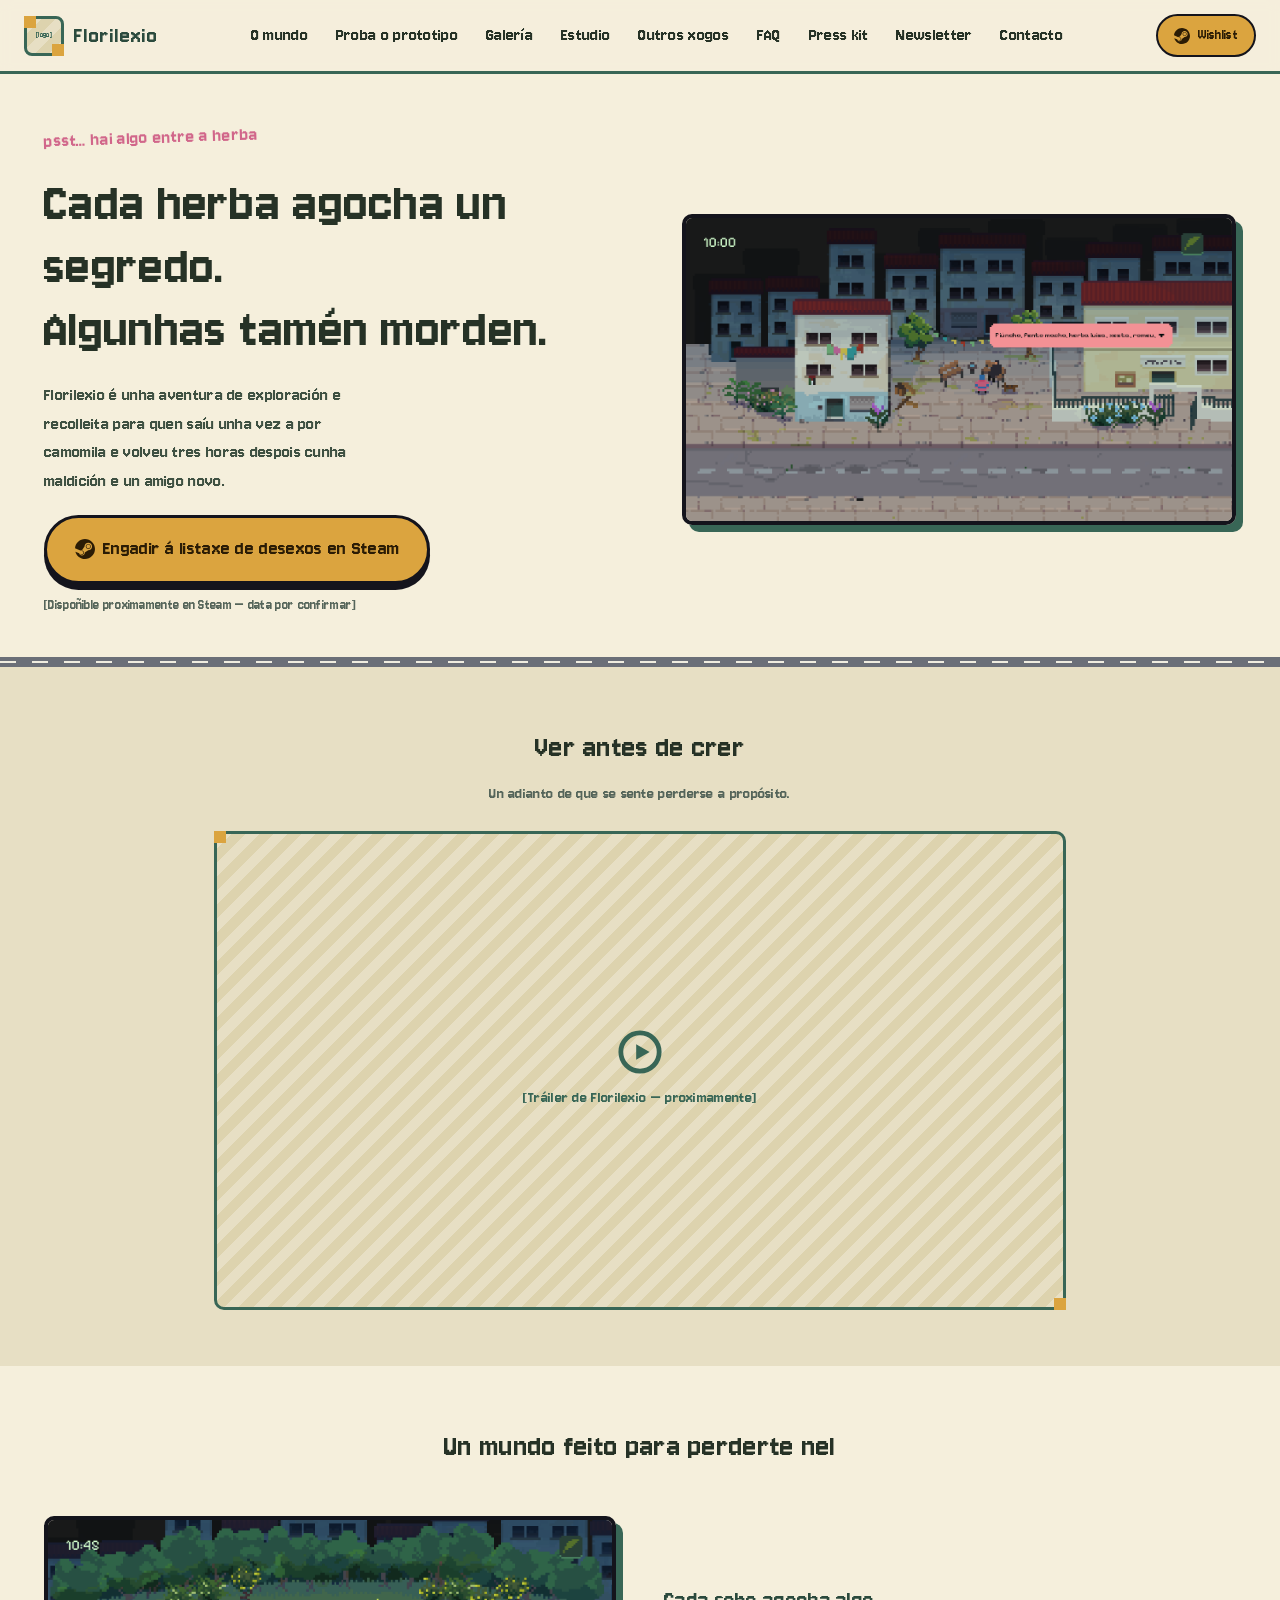
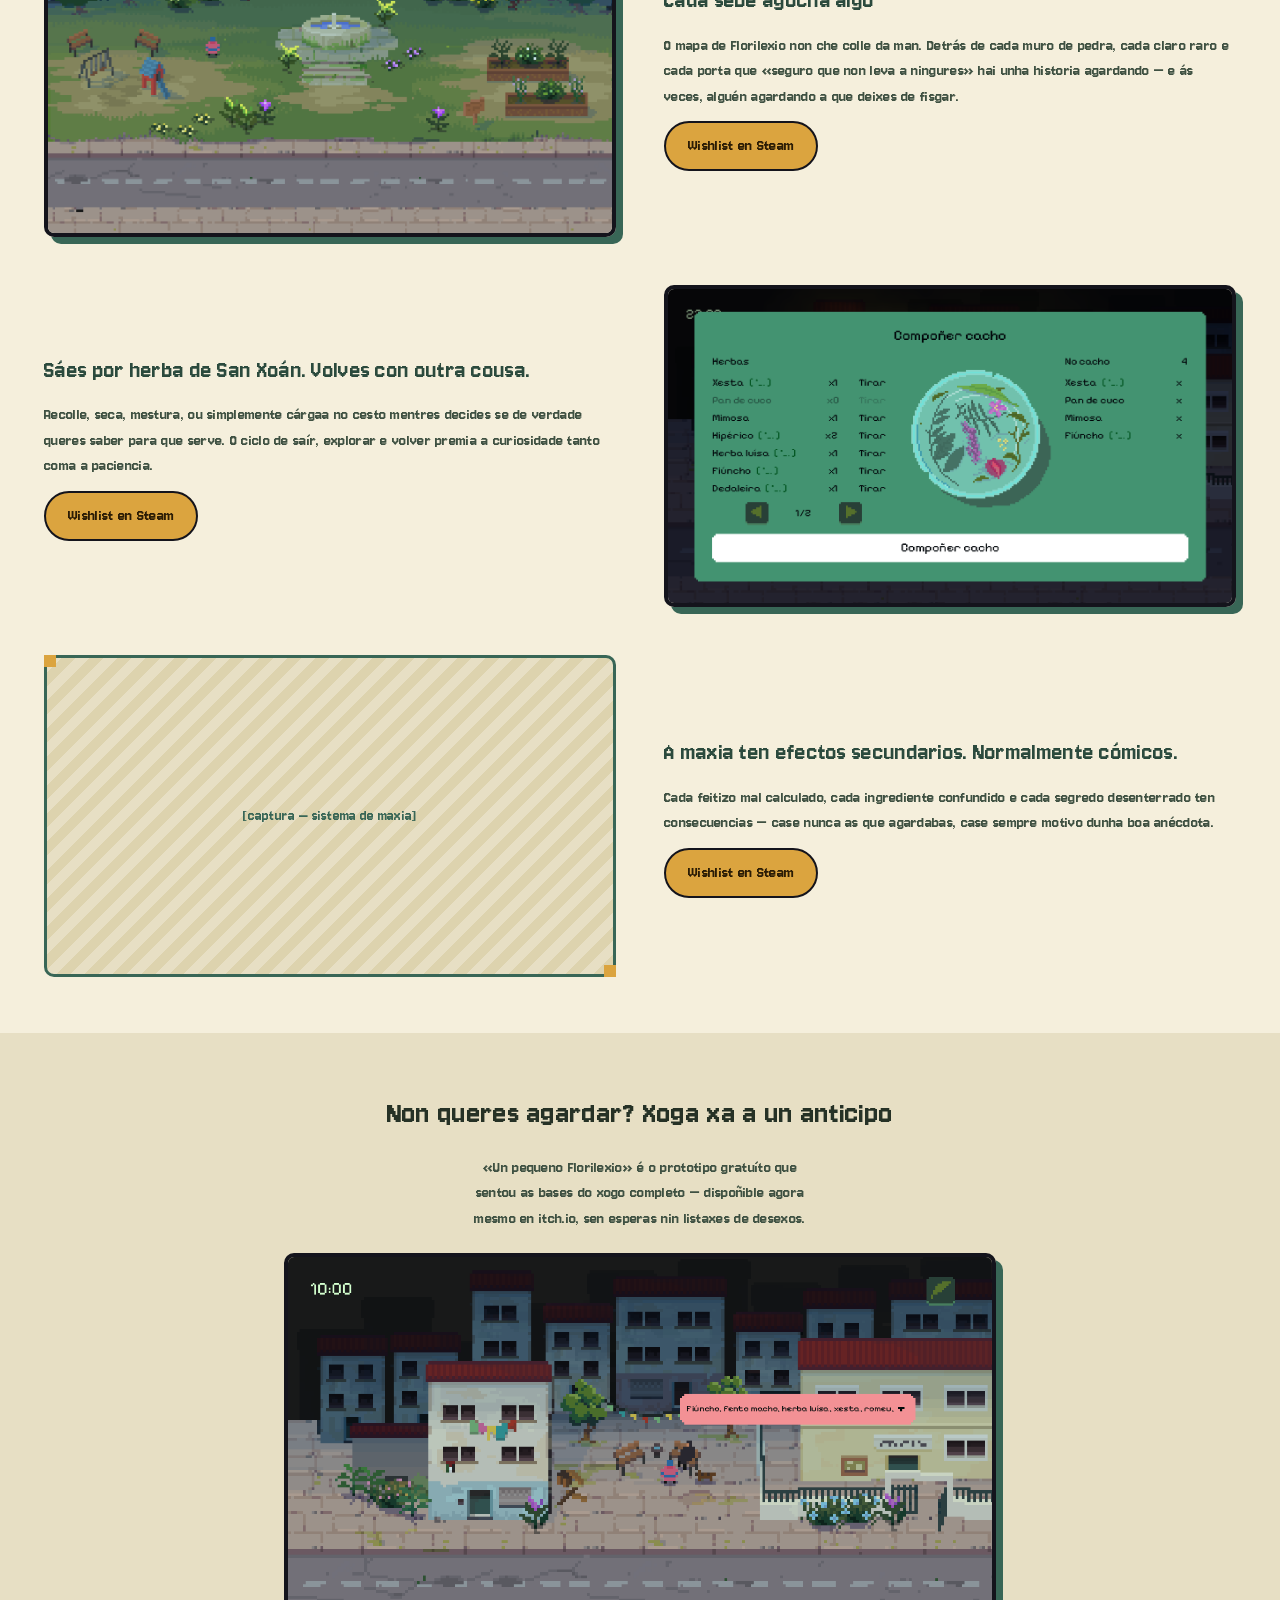
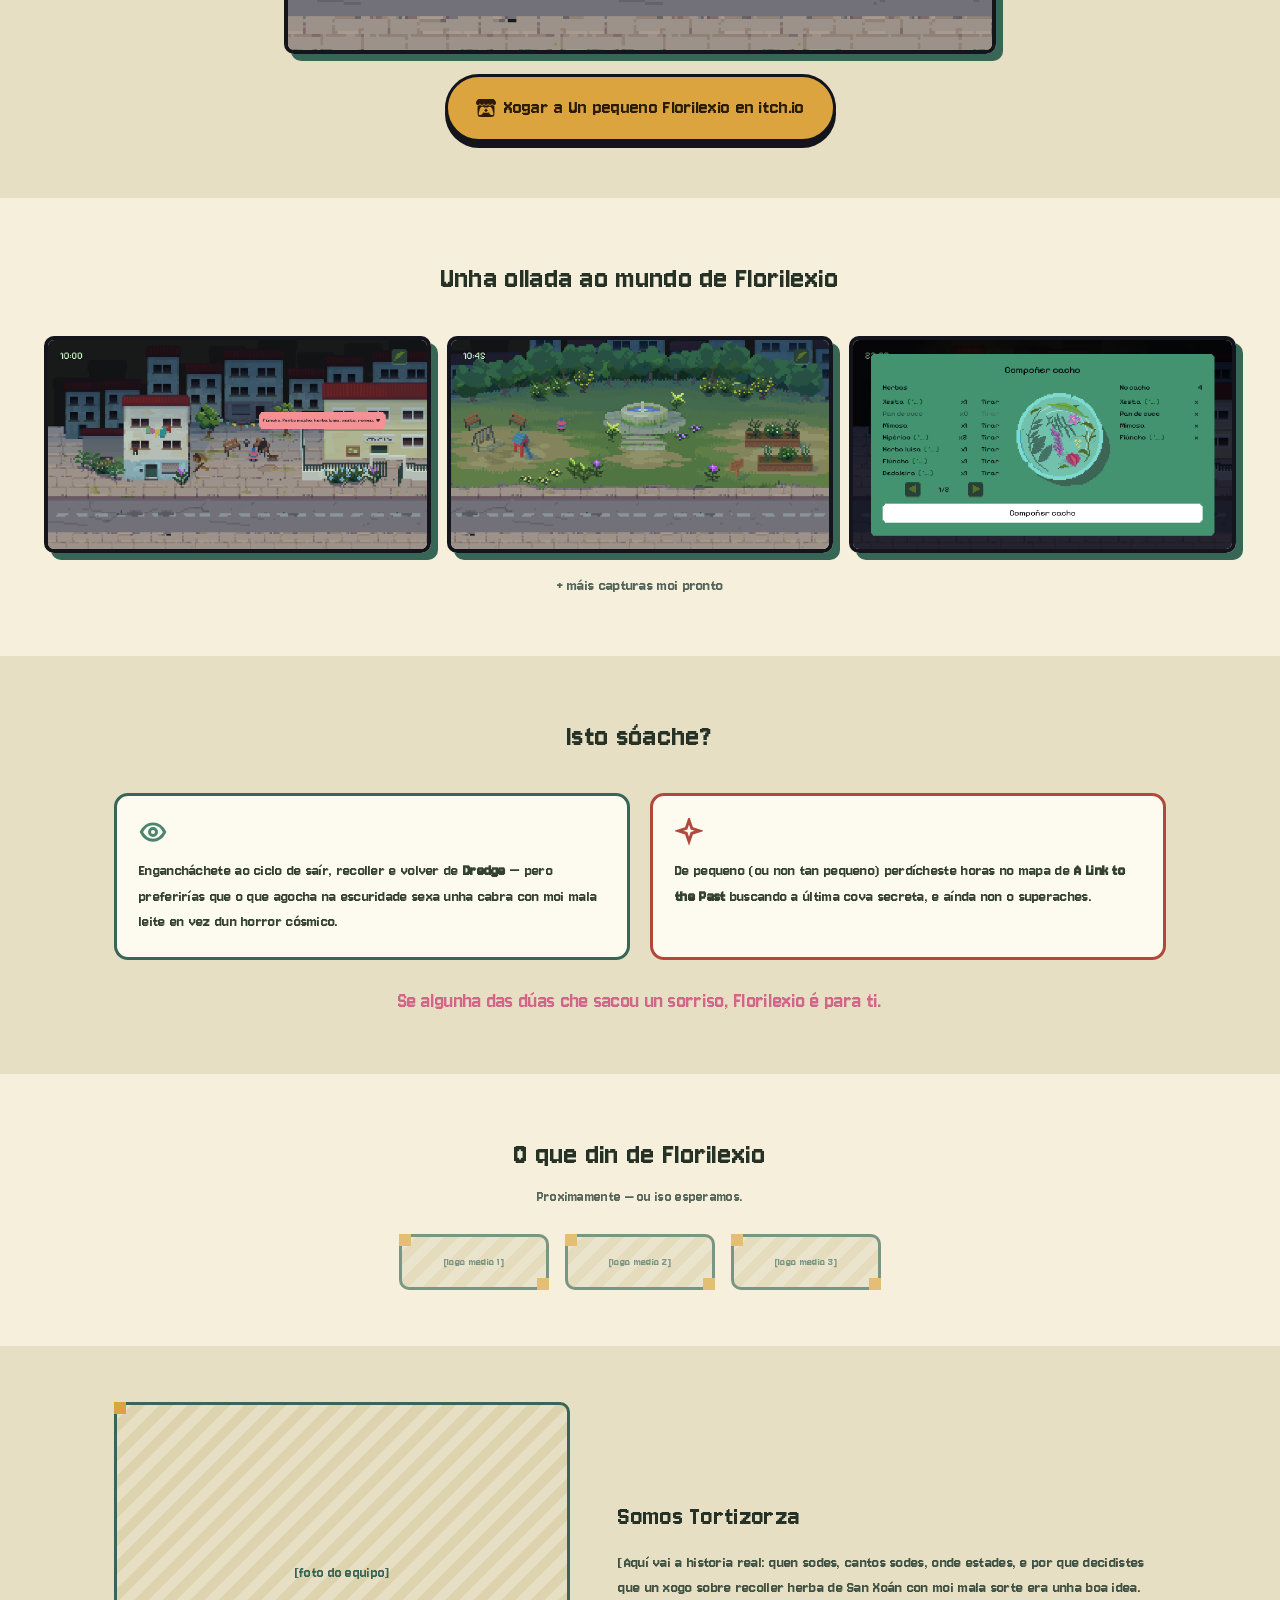
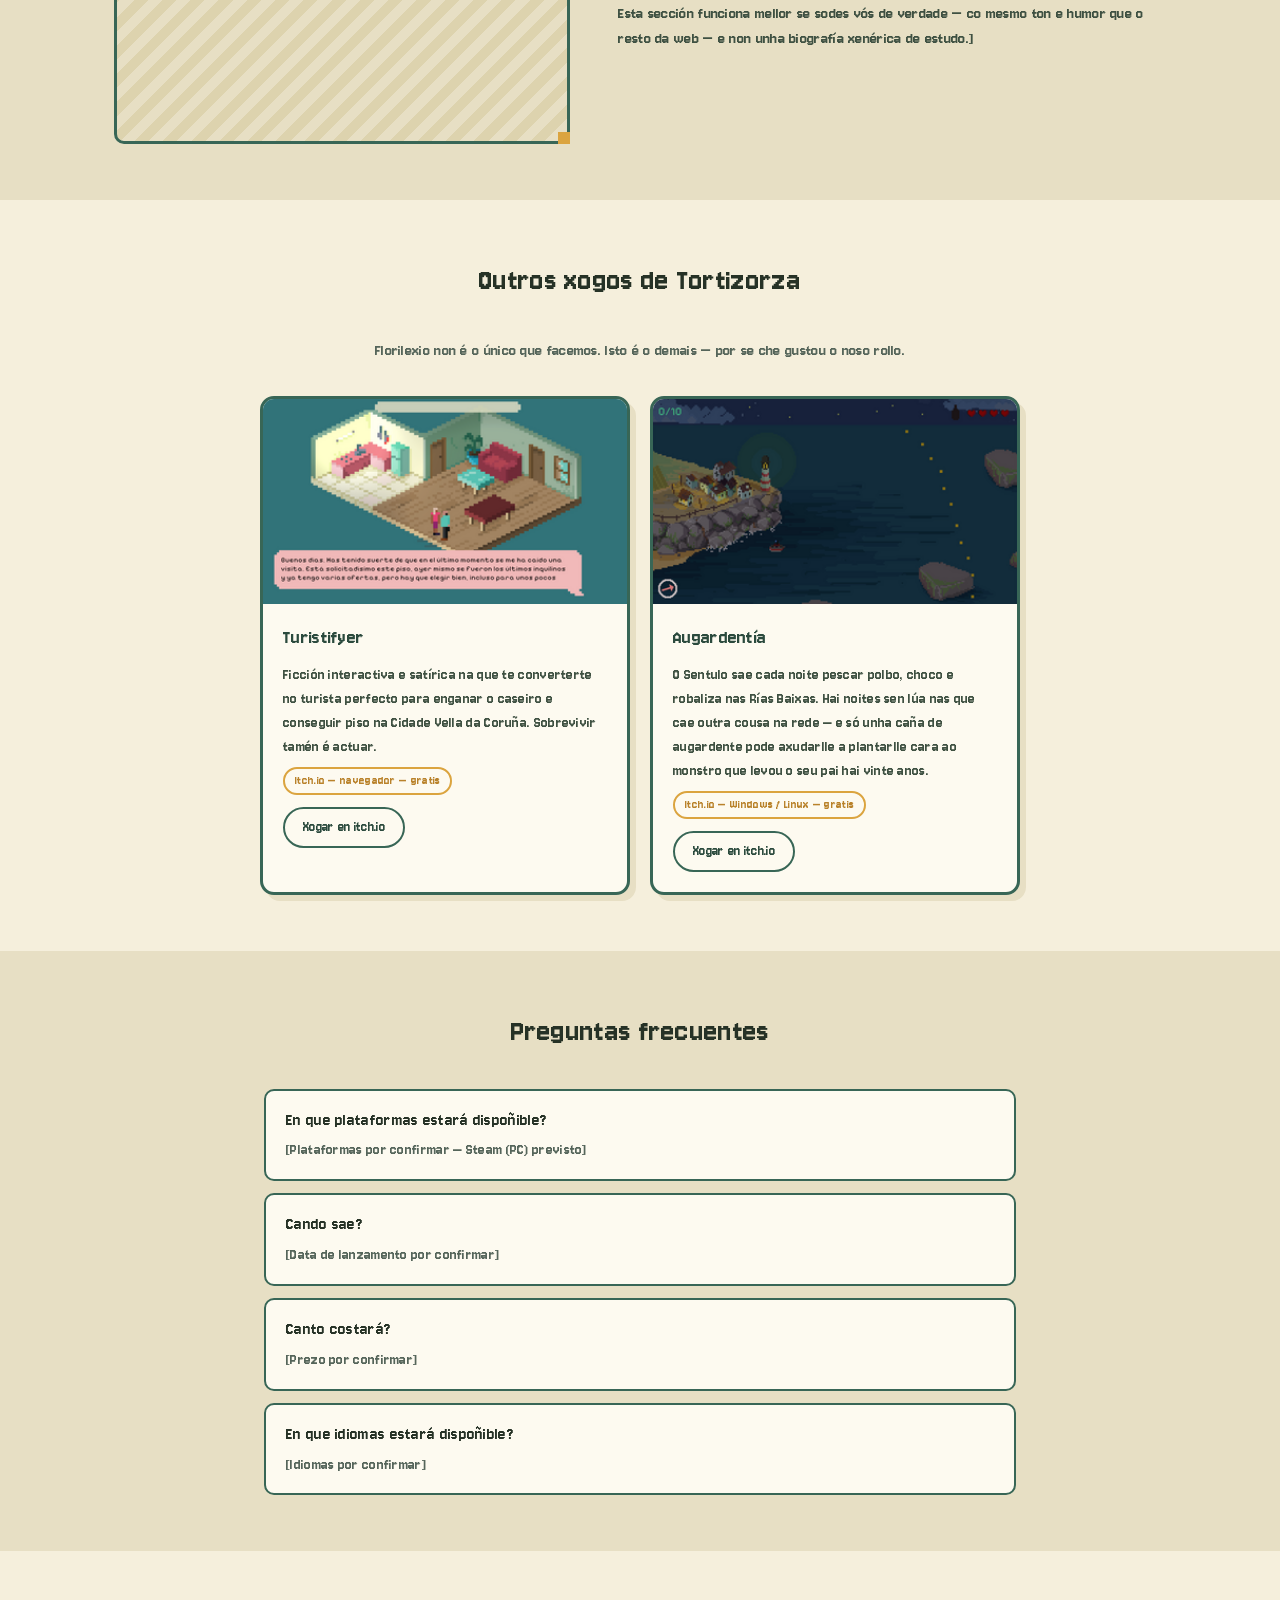
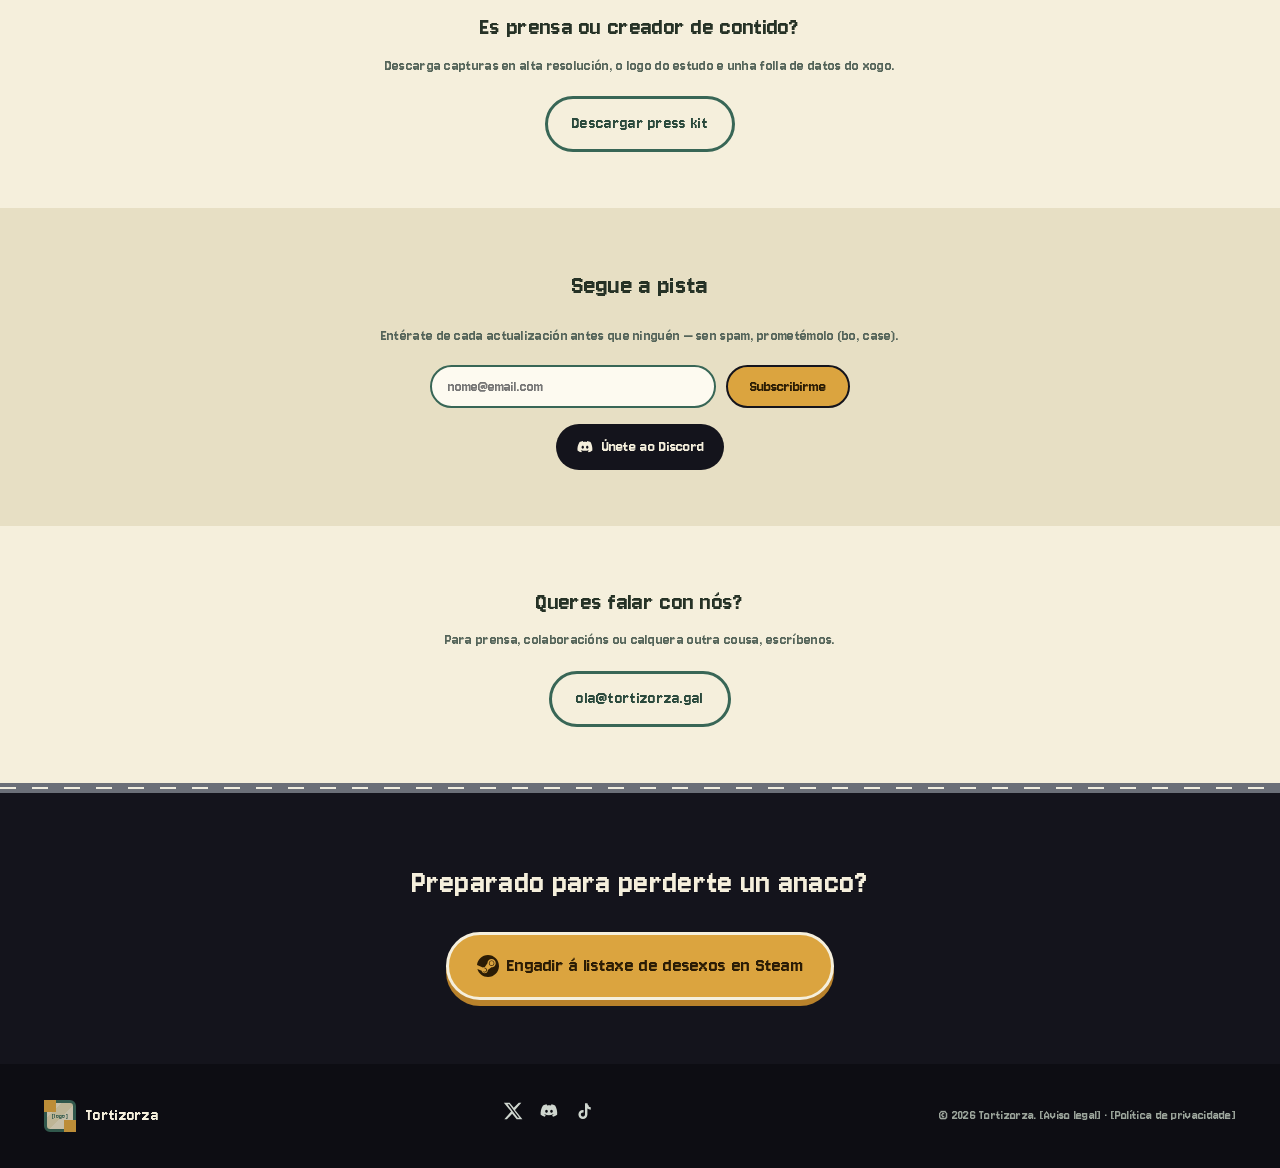
==== commit 09a4b129: "Engade Press kit, Newsletter e Contacto ao menú de navegación Sobe o punto de corte do menú horizont" ====
--- a/index.html
+++ b/index.html
@@ -29,6 +29,9 @@
       <a href="#estudio">Estudio</a>
       <a href="#outros-xogos">Outros xogos</a>
       <a href="#faq">FAQ</a>
+      <a href="#presskit">Press kit</a>
+      <a href="#newsletter">Newsletter</a>
+      <a href="#contacto">Contacto</a>
     </nav>
 
     <div class="header-cta">
--- a/css/style.css
+++ b/css/style.css
@@ -438,22 +438,27 @@
 }
 
 @media (min-width: 760px) {
+  .header-cta .btn span { display: inline; }
+
+  .hero-copy h1 { font-size: 52px; }
+
+  .whofor-grid { grid-template-columns: 1fr 1fr; }
+}
+
+/* Nav collapses to a row only once there's room for all the links — with
+   9 items it wraps and pushes the CTA off-screen below ~1200px. */
+@media (min-width: 1240px) {
   .nav-toggle { display: none; }
   .nav-links {
     position: static;
     flex-direction: row;
-    gap: 32px;
+    gap: 28px;
     border-bottom: none;
     padding: 0;
     background: transparent;
   }
   .nav-links[hidden] { display: flex; }
   .nav-links a { border-bottom: none; padding: 0; }
-  .header-cta .btn span { display: inline; }
-
-  .hero-copy h1 { font-size: 52px; }
-
-  .whofor-grid { grid-template-columns: 1fr 1fr; }
 }
 
 @media (min-width: 900px) {
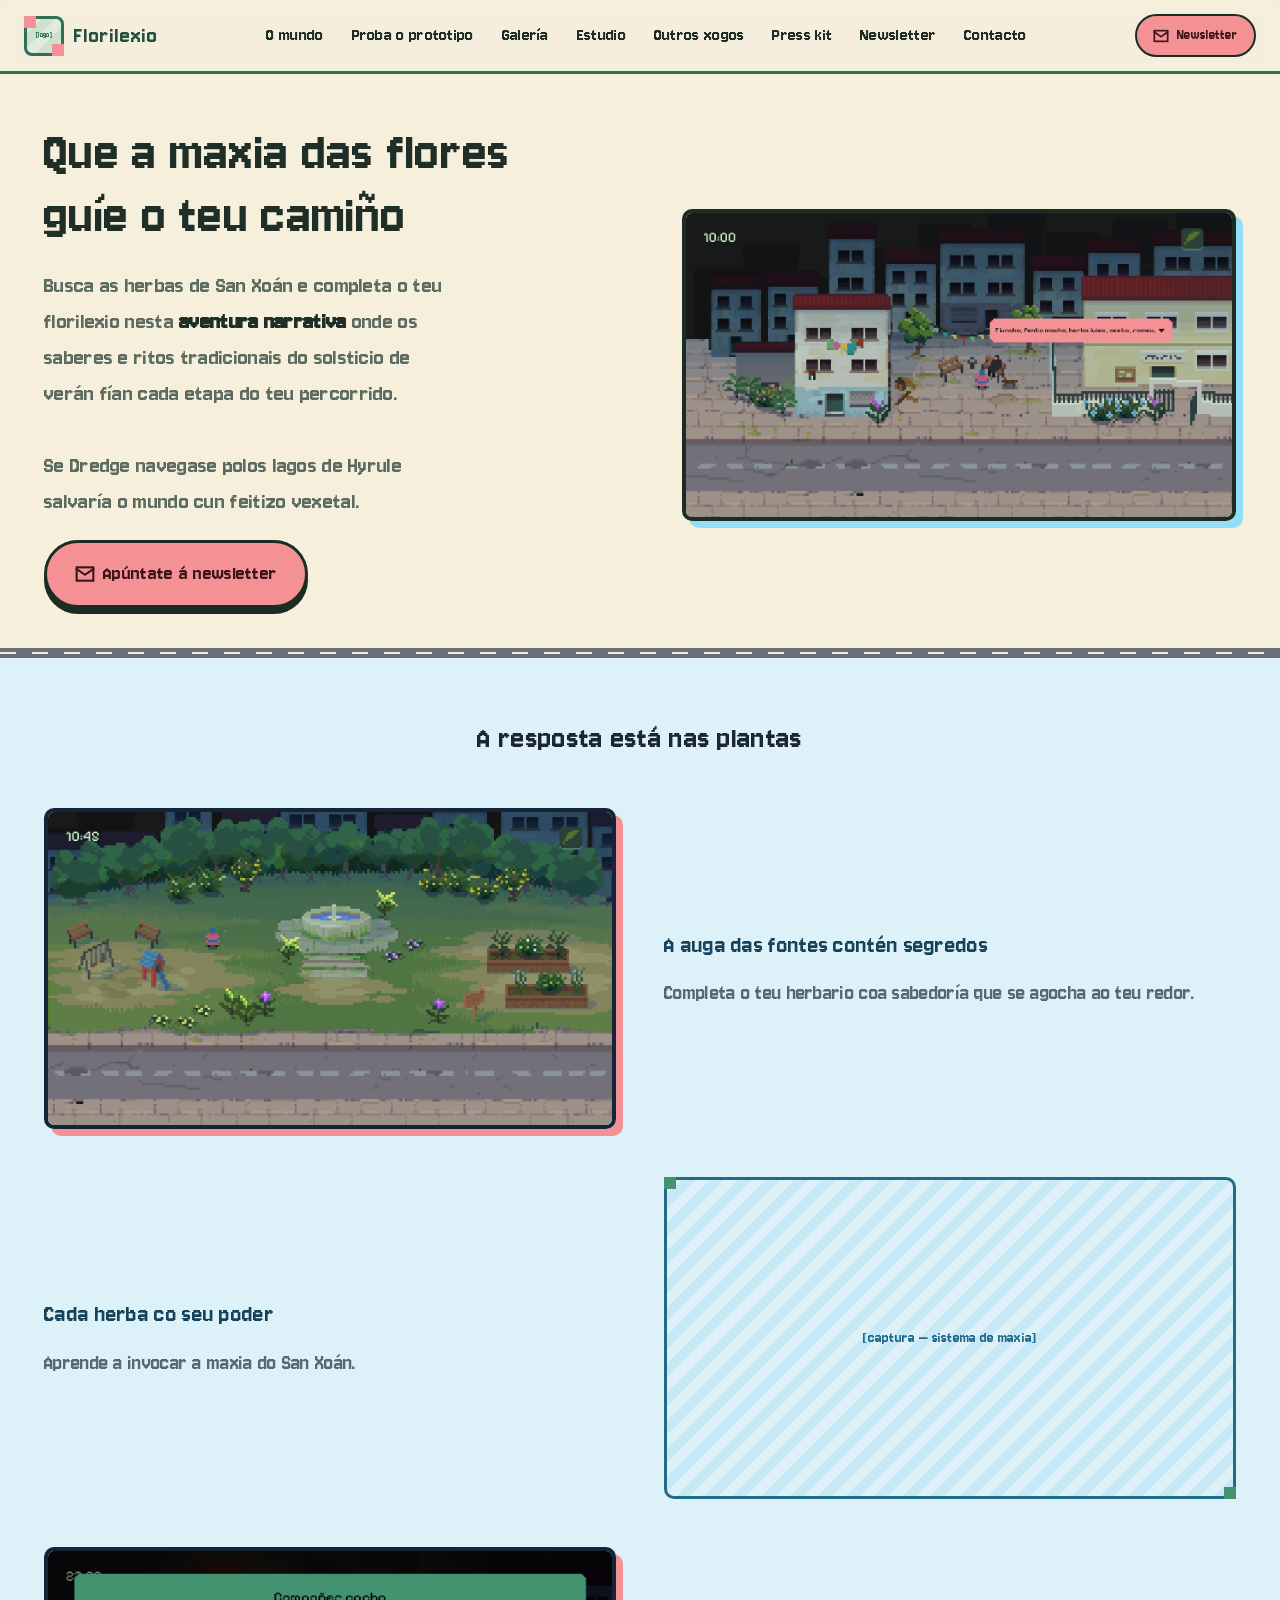
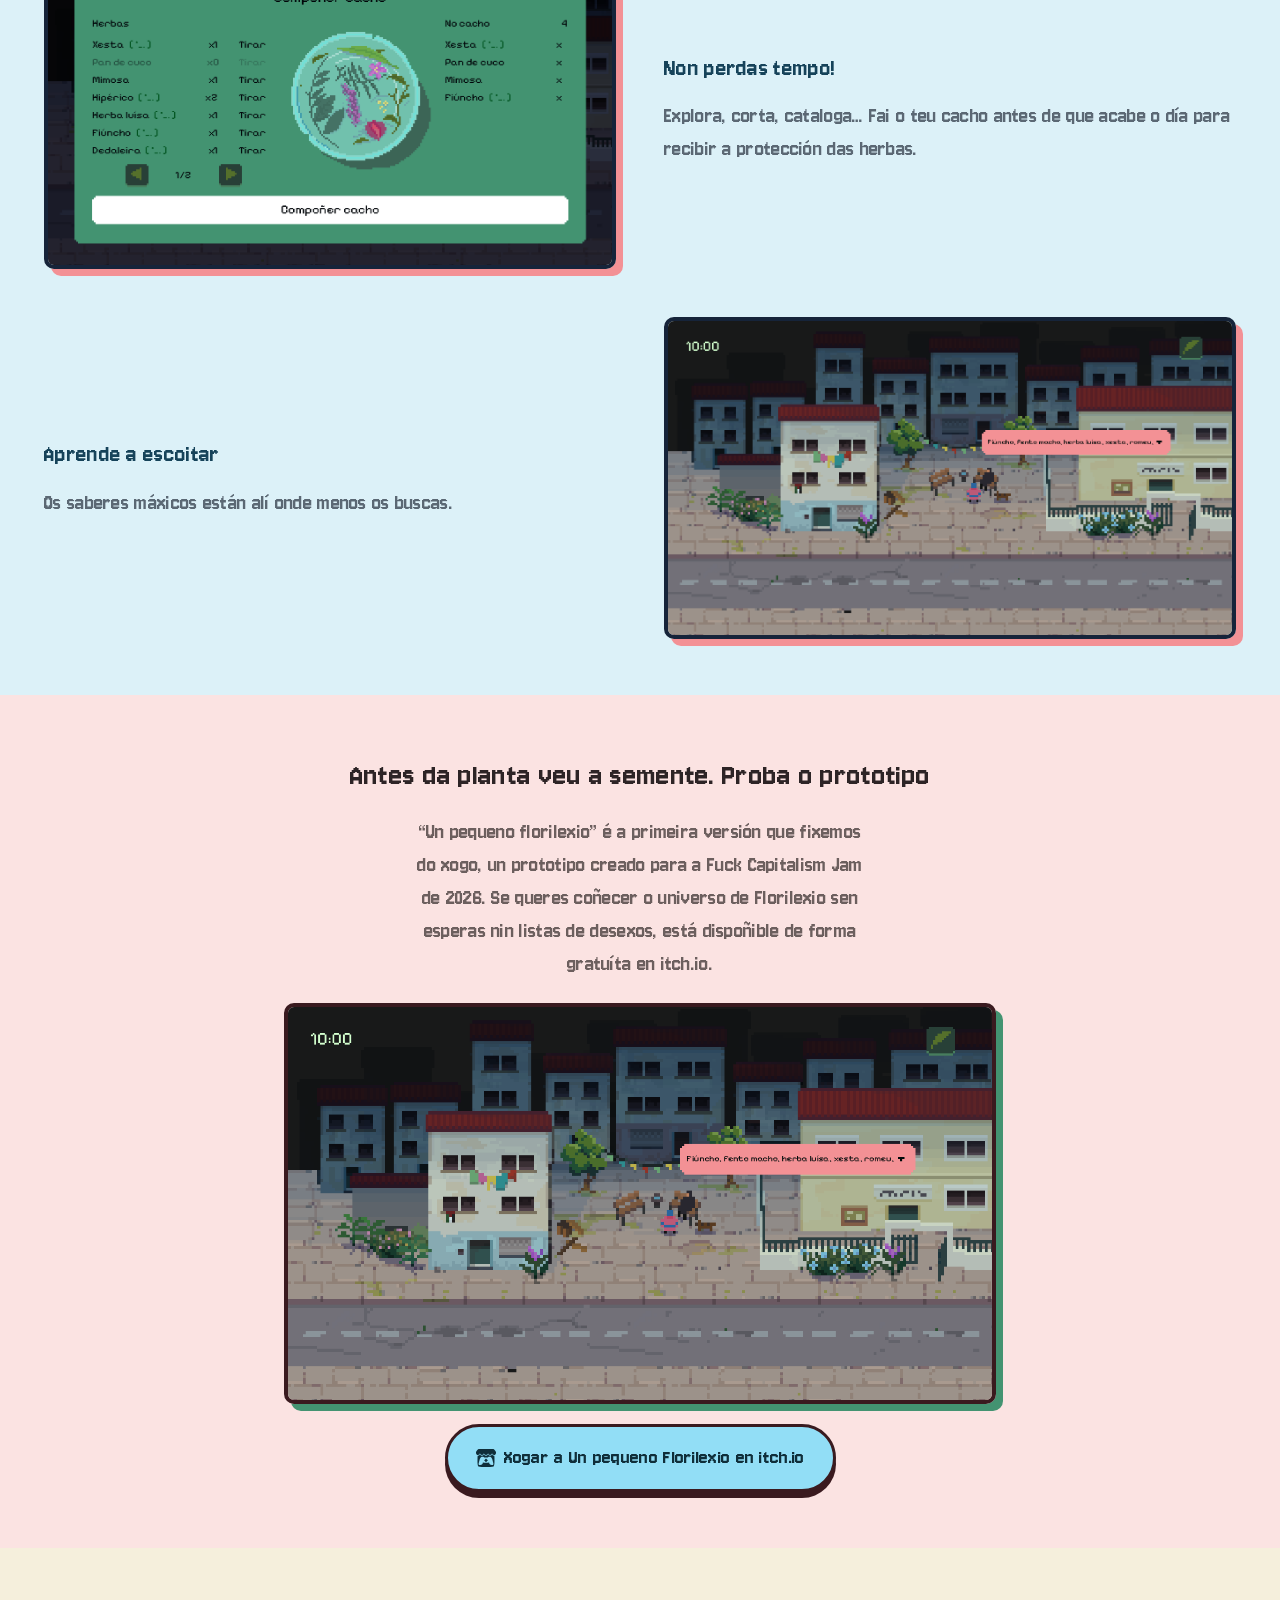
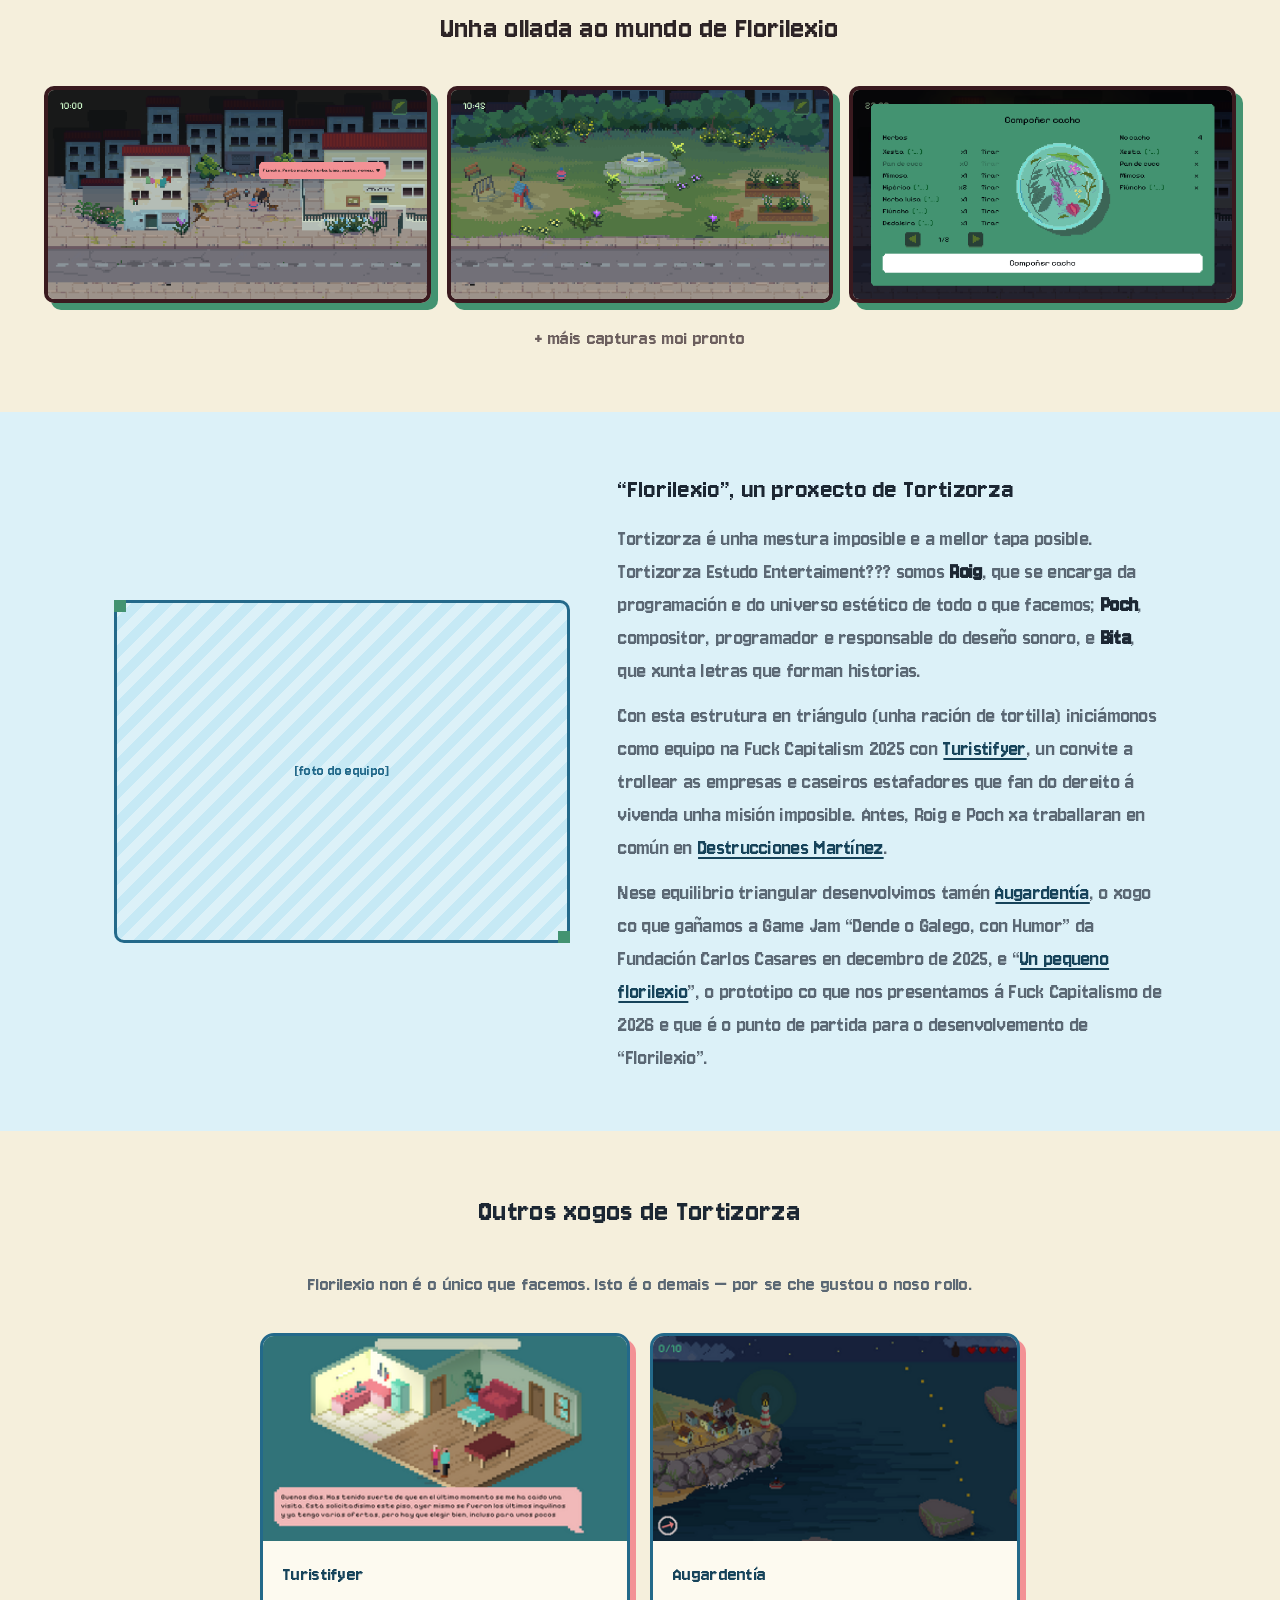
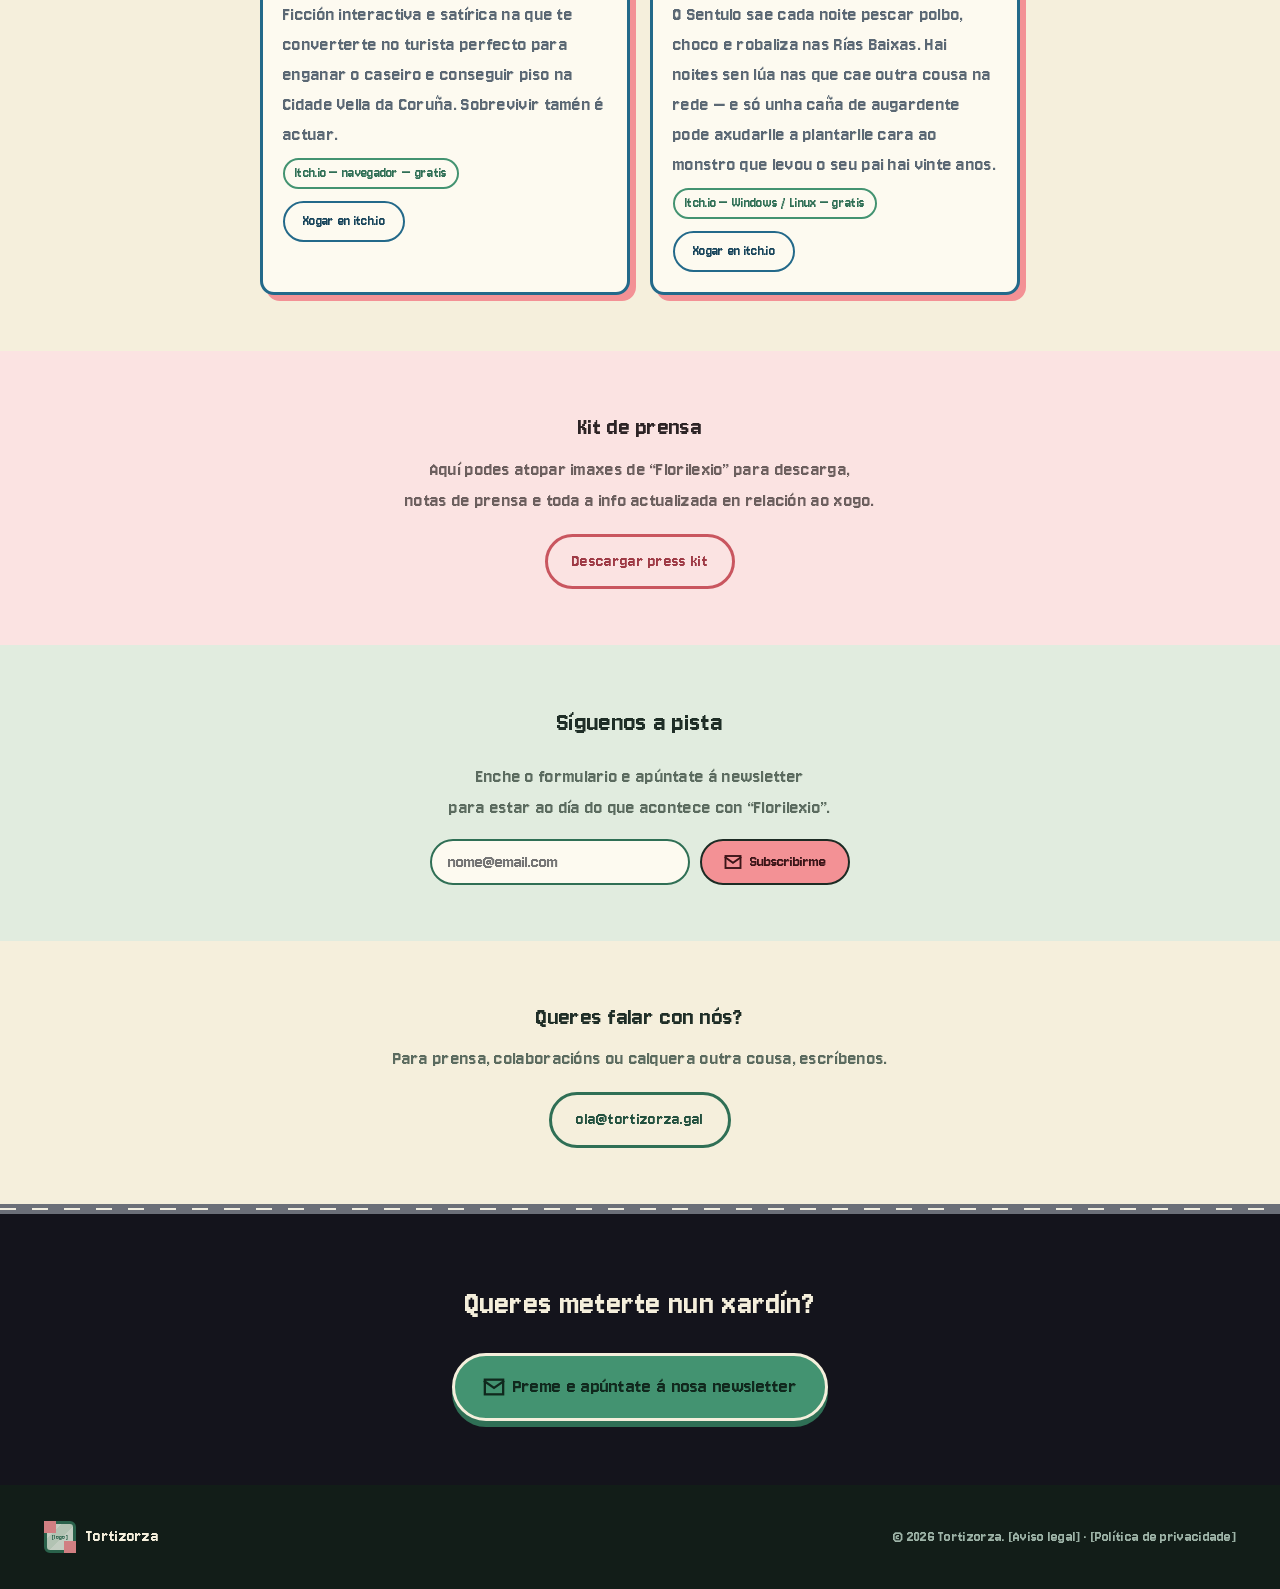
==== commit a1d786ee: "Novos textos de Florilexio e versión /v6 - Textos novos no hero, "A resposta está nas plantas", prot" ====
--- a/index.html
+++ b/index.html
@@ -4,11 +4,13 @@
   <meta charset="utf-8">
   <meta name="viewport" content="width=device-width, initial-scale=1">
   <title>Florilexio — Tortizorza</title>
-  <meta name="description" content="Florilexio é unha aventura de exploración e recolleita de Tortizorza. Cada herba agocha un segredo. Engádeo á túa listaxe de desexos en Steam.">
+  <meta name="description" content="Florilexio é unha aventura de exploración e recolleita de Tortizorza. Busca as herbas de San Xoán e completa o teu florilexio. Apúntate á newsletter para estar ao día.">
   <link rel="preconnect" href="https://fonts.googleapis.com">
   <link rel="preconnect" href="https://fonts.gstatic.com" crossorigin>
   <link rel="stylesheet" href="https://fonts.googleapis.com/css2?family=Jersey+10&display=swap">
   <link rel="stylesheet" href="css/style.css">
+  <link rel="stylesheet" href="css/palettes/v5.css">
+  <link rel="stylesheet" href="css/v6.css">
 </head>
 <body>
 
@@ -28,16 +30,15 @@
       <a href="#galeria">Galería</a>
       <a href="#estudio">Estudio</a>
       <a href="#outros-xogos">Outros xogos</a>
-      <a href="#faq">FAQ</a>
       <a href="#presskit">Press kit</a>
       <a href="#newsletter">Newsletter</a>
       <a href="#contacto">Contacto</a>
     </nav>
 
     <div class="header-cta">
-      <a href="#" class="btn btn--cta btn--sm">
-        <svg width="16" height="16" viewBox="0 0 24 24" fill="currentColor"><path d="M11.979 0C5.678 0 .511 4.86.022 11.037l6.432 2.658c.545-.371 1.203-.59 1.912-.59.063 0 .125.004.188.006l2.861-4.142V8.91c0-2.495 2.028-4.524 4.524-4.524 2.494 0 4.524 2.03 4.524 4.527s-2.03 4.525-4.524 4.525h-.105l-4.076 2.911c0 .052.004.105.004.159 0 1.875-1.515 3.396-3.39 3.396-1.635 0-3.016-1.173-3.331-2.727L.436 15.27C1.862 20.307 6.486 24 11.979 24c6.627 0 11.999-5.373 11.999-12S18.605 0 11.979 0zM7.54 18.21l-1.473-.61c.262.543.714.999 1.314 1.25 1.297.539 2.793-.076 3.332-1.375.263-.63.264-1.319.005-1.949s-.75-1.121-1.377-1.383c-.624-.26-1.29-.249-1.878-.03l1.523.63c.956.4 1.409 1.5 1.009 2.455-.397.957-1.497 1.41-2.454 1.012H7.54zm11.415-9.303c0-1.662-1.353-3.015-3.015-3.015-1.665 0-3.015 1.353-3.015 3.015 0 1.665 1.35 3.015 3.015 3.015 1.663 0 3.015-1.35 3.015-3.015zm-5.273-.005c0-1.252 1.013-2.266 2.265-2.266 1.249 0 2.266 1.014 2.266 2.266 0 1.251-1.017 2.265-2.266 2.265-1.253 0-2.265-1.014-2.265-2.265z"/></svg>
-        <span>Wishlist</span>
+      <a href="#newsletter" class="btn btn--cta btn--sm">
+        <svg width="16" height="16" viewBox="0 0 24 24" fill="none" stroke="currentColor" stroke-width="2.5" stroke-linecap="square" stroke-linejoin="miter" aria-hidden="true"><rect x="2" y="4" width="20" height="16"/><path d="M2 6l10 7 10-7"/></svg>
+        <span>Newsletter</span>
       </a>
     </div>
   </header>
@@ -48,15 +49,15 @@
     <section class="hero">
       <div class="container">
         <div class="hero-copy">
-          <span class="hero-tag">psst&hellip; hai algo entre a herba</span>
-          <h1>Cada herba agocha un segredo.<br>Algunhas tamén morden.</h1>
-          <p class="lead">Florilexio é unha aventura de exploración e recolleita para quen saíu unha vez a por camomila e volveu tres horas despois cunha maldición e un amigo novo.</p>
+          <!-- OCULTO: <span class="hero-tag">psst&hellip; hai algo entre a herba</span> -->
+          <h1>Que a maxia das flores<br>guíe o teu camiño</h1>
+          <p class="lead">Busca as herbas de San Xoán e completa o teu florilexio nesta <strong>aventura narrativa</strong> onde os saberes e ritos tradicionais do solsticio de verán fían cada etapa do teu percorrido.<br><br>Se Dredge navegase polos lagos de Hyrule salvaría o mundo cun feitizo vexetal.</p>
           <div class="hero-cta-wrap">
-            <a href="#" class="btn btn--cta btn--lg">
-              <svg width="20" height="20" viewBox="0 0 24 24" fill="currentColor"><path d="M11.979 0C5.678 0 .511 4.86.022 11.037l6.432 2.658c.545-.371 1.203-.59 1.912-.59.063 0 .125.004.188.006l2.861-4.142V8.91c0-2.495 2.028-4.524 4.524-4.524 2.494 0 4.524 2.03 4.524 4.527s-2.03 4.525-4.524 4.525h-.105l-4.076 2.911c0 .052.004.105.004.159 0 1.875-1.515 3.396-3.39 3.396-1.635 0-3.016-1.173-3.331-2.727L.436 15.27C1.862 20.307 6.486 24 11.979 24c6.627 0 11.999-5.373 11.999-12S18.605 0 11.979 0zM7.54 18.21l-1.473-.61c.262.543.714.999 1.314 1.25 1.297.539 2.793-.076 3.332-1.375.263-.63.264-1.319.005-1.949s-.75-1.121-1.377-1.383c-.624-.26-1.29-.249-1.878-.03l1.523.63c.956.4 1.409 1.5 1.009 2.455-.397.957-1.497 1.41-2.454 1.012H7.54zm11.415-9.303c0-1.662-1.353-3.015-3.015-3.015-1.665 0-3.015 1.353-3.015 3.015 0 1.665 1.35 3.015 3.015 3.015 1.663 0 3.015-1.35 3.015-3.015zm-5.273-.005c0-1.252 1.013-2.266 2.265-2.266 1.249 0 2.266 1.014 2.266 2.266 0 1.251-1.017 2.265-2.266 2.265-1.253 0-2.265-1.014-2.265-2.265z"/></svg>
-              Engadir á listaxe de desexos en Steam
+            <a href="#newsletter" class="btn btn--cta btn--lg">
+              <svg width="20" height="20" viewBox="0 0 24 24" fill="none" stroke="currentColor" stroke-width="2.5" stroke-linecap="square" stroke-linejoin="miter" aria-hidden="true"><rect x="2" y="4" width="20" height="16"/><path d="M2 6l10 7 10-7"/></svg>
+              Apúntate á newsletter
             </a>
-            <span class="hero-note">[Dispoñible proximamente en Steam &mdash; data por confirmar]</span>
+            <!-- OCULTO: <span class="hero-note">[Dispoñible proximamente en Steam &mdash; data por confirmar]</span> -->
           </div>
         </div>
         <div class="shot-frame">
@@ -67,51 +68,59 @@
 
     <div class="road-divider"></div>
 
-    <!-- TRAILER -->
+    <!-- OCULTO (Ver antes de crer): descomentar para recuperar
     <section class="section section--alt" id="trailer">
       <div class="container trailer-wrap">
         <h2 class="section-title">Ver antes de crer</h2>
         <p class="trailer-sub">Un adianto de que se sente perderse a propósito.</p>
         <div class="placeholder-box trailer-frame">
-          <svg width="46" height="46" viewBox="0 0 24 24" fill="none" stroke="#386656" stroke-width="2.5" stroke-linecap="square" stroke-linejoin="miter"><circle cx="12" cy="12" r="10"/><path d="M10 8l7 4-7 4V8z" fill="#386656" stroke="none"/></svg>
+          <svg class="icon-play" width="46" height="46" viewBox="0 0 24 24" fill="none" stroke="#386656" stroke-width="2.5" stroke-linecap="square" stroke-linejoin="miter"><circle cx="12" cy="12" r="10"/><path d="M10 8l7 4-7 4V8z" fill="#386656" stroke="none"/></svg>
           [Tráiler de Florilexio &mdash; proximamente]
         </div>
       </div>
     </section>
+    -->
 
     <!-- MUNDO Y MECÁNICAS -->
-    <section class="section" id="mundo">
-      <div class="container">
-        <h2 class="section-title mundo-title">Un mundo feito para perderte nel</h2>
+    <section class="section section--alt" id="mundo">
+      <div class="container">
+        <h2 class="section-title mundo-title">A resposta está nas plantas</h2>
 
         <div class="feature-row">
           <div class="feature-media shot-frame">
             <img src="images/screenshots/parque-dia.png" alt="Captura de Florilexio: un parque durante o día, cunha fonte e testos de herbas" width="1279" height="717" loading="lazy">
           </div>
           <div class="feature-copy">
-            <h3>Cada sebe agocha algo</h3>
-            <p>O mapa de Florilexio non che colle da man. Detrás de cada muro de pedra, cada claro raro e cada porta que &laquo;seguro que non leva a ningures&raquo; hai unha historia agardando &mdash; e ás veces, alguén agardando a que deixes de fisgar.</p>
-            <a href="#" class="btn btn--cta btn--md">Wishlist en Steam</a>
+            <h3>A auga das fontes contén segredos</h3>
+            <p>Completa o teu herbario coa sabedoría que se agocha ao teu redor.</p>
           </div>
         </div>
 
         <div class="feature-row feature-row--reverse">
           <div class="feature-copy">
-            <h3>Sáes por herba de San Xoán. Volves con outra cousa.</h3>
-            <p>Recolle, seca, mestura, ou simplemente cárgaa no cesto mentres decides se de verdade queres saber para que serve. O ciclo de saír, explorar e volver premia a curiosidade tanto coma a paciencia.</p>
-            <a href="#" class="btn btn--cta btn--md">Wishlist en Steam</a>
-          </div>
+            <h3>Cada herba co seu poder</h3>
+            <p>Aprende a invocar a maxia do San Xoán.</p>
+          </div>
+          <div class="feature-media placeholder-box" style="aspect-ratio:16/9;">[captura &mdash; sistema de maxia]</div>
+        </div>
+
+        <div class="feature-row">
           <div class="feature-media shot-frame">
             <img src="images/screenshots/componer-ramo.png" alt="Captura de Florilexio: a pantalla de compoñer un ramo de herbas recollidas" width="1279" height="717" loading="lazy">
           </div>
-        </div>
-
-        <div class="feature-row">
-          <div class="feature-media placeholder-box" style="aspect-ratio:16/9;">[captura &mdash; sistema de maxia]</div>
           <div class="feature-copy">
-            <h3>A maxia ten efectos secundarios. Normalmente cómicos.</h3>
-            <p>Cada feitizo mal calculado, cada ingrediente confundido e cada segredo desenterrado ten consecuencias &mdash; case nunca as que agardabas, case sempre motivo dunha boa anécdota.</p>
-            <a href="#" class="btn btn--cta btn--md">Wishlist en Steam</a>
+            <h3>Non perdas tempo!</h3>
+            <p>Explora, corta, cataloga&hellip; Fai o teu cacho antes de que acabe o día para recibir a protección das herbas.</p>
+          </div>
+        </div>
+
+        <div class="feature-row feature-row--reverse">
+          <div class="feature-copy">
+            <h3>Aprende a escoitar</h3>
+            <p>Os saberes máxicos están alí onde menos os buscas.</p>
+          </div>
+          <div class="feature-media shot-frame">
+            <img src="images/screenshots/calle-noche.png" alt="Captura de Florilexio: unha rúa da vila de noite, cunha burbulla de diálogo listando nomes de herbas" width="1279" height="717" loading="lazy">
           </div>
         </div>
       </div>
@@ -120,8 +129,8 @@
     <!-- PROBA O PROTOTIPO -->
     <section class="section section--alt prototype-wrap-outer" id="proba-o-prototipo">
       <div class="container prototype-wrap">
-        <h2 class="section-title">Non queres agardar? Xoga xa a un anticipo</h2>
-        <p>&laquo;Un pequeno Florilexio&raquo; é o prototipo gratuíto que sentou as bases do xogo completo &mdash; dispoñible agora mesmo en itch.io, sen esperas nin listaxes de desexos.</p>
+        <h2 class="section-title">Antes da planta veu a semente. Proba o prototipo</h2>
+        <p>&ldquo;Un pequeno florilexio&rdquo; é a primeira versión que fixemos do xogo, un prototipo creado para a Fuck Capitalism Jam de 2026. Se queres coñecer o universo de Florilexio sen esperas nin listas de desexos, está dispoñible de forma gratuíta en itch.io.</p>
         <div class="shot-frame">
           <img src="images/other-games/florilexio-prototipo-shot.png" alt="Captura de Un pequeno Florilexio, o prototipo xogable en itch.io" width="1279" height="717" loading="lazy">
         </div>
@@ -145,25 +154,26 @@
       </div>
     </section>
 
-    <!-- PARA QUIÉN -->
+    <!-- OCULTO (Isto sóache?): descomentar para recuperar
     <section class="section section--alt" id="para-quien">
       <div class="container" style="max-width:1100px;">
         <h2 class="section-title">Isto sóache?</h2>
         <div class="whofor-grid">
           <div class="whofor-card">
-            <svg width="28" height="28" viewBox="0 0 24 24" fill="none" stroke="#4b8570" stroke-width="2.5" stroke-linecap="square" stroke-linejoin="miter"><path d="M2 12c2-4 5-7 10-7s8 3 10 7c-2 4-5 7-10 7s-8-3-10-7z"/><circle cx="12" cy="12" r="3"/></svg>
+            <svg class="icon-a" width="28" height="28" viewBox="0 0 24 24" fill="none" stroke="#4b8570" stroke-width="2.5" stroke-linecap="square" stroke-linejoin="miter"><path d="M2 12c2-4 5-7 10-7s8 3 10 7c-2 4-5 7-10 7s-8-3-10-7z"/><circle cx="12" cy="12" r="3"/></svg>
             <p>Engancháchete ao ciclo de saír, recoller e volver de <strong>Dredge</strong> &mdash; pero preferirías que o que agocha na escuridade sexa unha cabra con moi mala leite en vez dun horror cósmico.</p>
           </div>
           <div class="whofor-card whofor-card--terracotta">
-            <svg width="28" height="28" viewBox="0 0 24 24" fill="none" stroke="#b1483c" stroke-width="2.5" stroke-linecap="square" stroke-linejoin="miter"><path d="M12 2l2.4 6.9L21 11l-6.6 2.1L12 20l-2.4-6.9L3 11l6.6-2.1z"/></svg>
+            <svg class="icon-b" width="28" height="28" viewBox="0 0 24 24" fill="none" stroke="#b1483c" stroke-width="2.5" stroke-linecap="square" stroke-linejoin="miter"><path d="M12 2l2.4 6.9L21 11l-6.6 2.1L12 20l-2.4-6.9L3 11l6.6-2.1z"/></svg>
             <p>De pequeno (ou non tan pequeno) perdícheste horas no mapa de <strong>A Link to the Past</strong> buscando a última cova secreta, e aínda non o superaches.</p>
           </div>
         </div>
         <p class="whofor-closing">Se algunha das dúas che sacou un sorriso, Florilexio é para ti.</p>
       </div>
     </section>
-
-    <!-- PRENSA -->
+    -->
+
+    <!-- OCULTO (O que din de Florilexio): descomentar para recuperar
     <section class="section" id="prensa">
       <div class="container prensa-wrap">
         <h2 class="section-title" style="font-size:32px;margin-bottom:6px;">O que din de Florilexio</h2>
@@ -175,14 +185,17 @@
         </div>
       </div>
     </section>
+    -->
 
     <!-- ESTUDIO -->
     <section class="section section--alt" id="estudio">
       <div class="container estudio-grid" style="max-width:1100px;">
         <div class="placeholder-box estudio-photo">[foto do equipo]</div>
         <div class="estudio-copy">
-          <h2>Somos Tortizorza</h2>
-          <p>[Aquí vai a historia real: quen sodes, cantos sodes, onde estades, e por que decidistes que un xogo sobre recoller herba de San Xoán con moi mala sorte era unha boa idea. Esta sección funciona mellor se sodes vós de verdade &mdash; co mesmo ton e humor que o resto da web &mdash; e non unha biografía xenérica de estudo.]</p>
+          <h2>&ldquo;Florilexio&rdquo;, un proxecto de Tortizorza</h2>
+          <p>Tortizorza é unha mestura imposible e a mellor tapa posible. Tortizorza Estudo Entertaiment??? somos <strong>Roig</strong>, que se encarga da programación e do universo estético de todo o que facemos; <strong>Poch</strong>, compositor, programador e responsable do deseño sonoro, e <strong>Bita</strong>, que xunta letras que forman historias.</p>
+          <p>Con esta estrutura en triángulo (unha ración de tortilla) iniciámonos como equipo na Fuck Capitalism 2025 con <a href="https://aroig.itch.io/turistifyer" target="_blank" rel="noopener">Turistifyer</a>, un convite a trollear as empresas e caseiros estafadores que fan do dereito á vivenda unha misión imposible. Antes, Roig e Poch xa traballaran en común en <a href="https://aroig.itch.io/destrucciones-martinez" target="_blank" rel="noopener">Destrucciones Martínez</a>.</p>
+          <p>Nese equilibrio triangular desenvolvimos tamén <a href="https://aroig.itch.io/augardentia" target="_blank" rel="noopener">Augardentía</a>, o xogo co que gañamos a Game Jam &ldquo;Dende o Galego, con Humor&rdquo; da Fundación Carlos Casares en decembro de 2025, e &ldquo;<a href="https://aroig.itch.io/un-pequeno-florilexio" target="_blank" rel="noopener">Un pequeno florilexio</a>&rdquo;, o prototipo co que nos presentamos á Fuck Capitalismo de 2026 e que é o punto de partida para o desenvolvemento de &ldquo;Florilexio&rdquo;.</p>
         </div>
       </div>
     </section>
@@ -216,7 +229,7 @@
       </div>
     </section>
 
-    <!-- FAQ -->
+    <!-- OCULTO (Preguntas frecuentes): descomentar para recuperar
     <section class="section section--alt" id="faq">
       <div class="container faq-wrap">
         <h2 class="section-title">Preguntas frecuentes</h2>
@@ -240,28 +253,36 @@
         </div>
       </div>
     </section>
+    -->
 
     <!-- PRESS KIT -->
-    <section class="section presskit-wrap" id="presskit">
-      <h2>Es prensa ou creador de contido?</h2>
-      <p>Descarga capturas en alta resolución, o logo do estudo e unha folla de datos do xogo.</p>
-      <a href="#" class="btn btn--ghost">Descargar press kit</a>
+    <section class="section section--alt" id="presskit">
+      <div class="container presskit-wrap">
+        <h2>Kit de prensa</h2>
+        <p>Aquí podes atopar imaxes de &ldquo;Florilexio&rdquo; para descarga,<br>notas de prensa e toda a info actualizada en relación ao xogo.</p>
+        <a href="#" class="btn btn--ghost">Descargar press kit</a>
+      </div>
     </section>
 
     <!-- NEWSLETTER -->
     <section class="section section--alt" id="newsletter">
       <div class="container newsletter-wrap">
-        <h2>Segue a pista</h2>
-        <p>Entérate de cada actualización antes que ninguén &mdash; sen spam, prometémolo (bo, case).</p>
+        <h2>Síguenos a pista</h2>
+        <p>Enche o formulario e apúntate á newsletter<br>para estar ao día do que acontece con &ldquo;Florilexio&rdquo;.</p>
         <form class="newsletter-form" action="#" method="post">
           <label for="email" style="position:absolute;left:-9999px;">Correo electrónico</label>
           <input type="email" id="email" name="email" placeholder="nome@email.com" required>
-          <button type="submit" class="btn btn--cta btn--md">Subscribirme</button>
+          <button type="submit" class="btn btn--cta btn--md">
+            <svg width="18" height="18" viewBox="0 0 24 24" fill="none" stroke="currentColor" stroke-width="2.5" stroke-linecap="square" stroke-linejoin="miter" aria-hidden="true"><rect x="2" y="4" width="20" height="16"/><path d="M2 6l10 7 10-7"/></svg>
+            Subscribirme
+          </button>
         </form>
+        <!-- OCULTO (Discord)
         <a href="#" class="btn btn--dark">
           <svg width="18" height="18" viewBox="0 0 24 24" fill="currentColor"><path d="M19.3 5.3c-1.4-.6-2.8-1-4.3-1.3-.2.4-.4.8-.6 1.3-1.6-.2-3.1-.2-4.7 0-.2-.4-.4-.9-.6-1.3-1.5.3-2.9.7-4.3 1.3C2.4 9.1 1.7 12.8 2 16.5c1.7 1.3 3.4 2 5 2.5.4-.6.8-1.2 1.1-1.9-.6-.2-1.2-.5-1.7-.9.1-.1.3-.2.4-.3 3.3 1.5 6.9 1.5 10.2 0 .1.1.3.2.4.3-.5.4-1.1.6-1.7.9.3.7.7 1.3 1.1 1.9 1.6-.5 3.3-1.3 5-2.5.4-4.3-.7-8-2.5-11.2zM9 14.2c-.9 0-1.6-.9-1.6-1.9s.7-1.9 1.6-1.9 1.6.9 1.6 1.9-.7 1.9-1.6 1.9zm6 0c-.9 0-1.6-.9-1.6-1.9s.7-1.9 1.6-1.9 1.6.9 1.6 1.9-.7 1.9-1.6 1.9z"/></svg>
           Únete ao Discord
         </a>
+        -->
       </div>
     </section>
 
@@ -277,10 +298,10 @@
     <!-- CTA FINAL -->
     <section class="cta-final">
       <div class="container">
-        <h2>Preparado para perderte un anaco?</h2>
-        <a href="#" class="btn btn--cta btn--lg">
-          <svg width="22" height="22" viewBox="0 0 24 24" fill="currentColor"><path d="M11.979 0C5.678 0 .511 4.86.022 11.037l6.432 2.658c.545-.371 1.203-.59 1.912-.59.063 0 .125.004.188.006l2.861-4.142V8.91c0-2.495 2.028-4.524 4.524-4.524 2.494 0 4.524 2.03 4.524 4.527s-2.03 4.525-4.524 4.525h-.105l-4.076 2.911c0 .052.004.105.004.159 0 1.875-1.515 3.396-3.39 3.396-1.635 0-3.016-1.173-3.331-2.727L.436 15.27C1.862 20.307 6.486 24 11.979 24c6.627 0 11.999-5.373 11.999-12S18.605 0 11.979 0zM7.54 18.21l-1.473-.61c.262.543.714.999 1.314 1.25 1.297.539 2.793-.076 3.332-1.375.263-.63.264-1.319.005-1.949s-.75-1.121-1.377-1.383c-.624-.26-1.29-.249-1.878-.03l1.523.63c.956.4 1.409 1.5 1.009 2.455-.397.957-1.497 1.41-2.454 1.012H7.54zm11.415-9.303c0-1.662-1.353-3.015-3.015-3.015-1.665 0-3.015 1.353-3.015 3.015 0 1.665 1.35 3.015 3.015 3.015 1.663 0 3.015-1.35 3.015-3.015zm-5.273-.005c0-1.252 1.013-2.266 2.265-2.266 1.249 0 2.266 1.014 2.266 2.266 0 1.251-1.017 2.265-2.266 2.265-1.253 0-2.265-1.014-2.265-2.265z"/></svg>
-          Engadir á listaxe de desexos en Steam
+        <h2>Queres meterte nun xardín?</h2>
+        <a href="#newsletter" class="btn btn--cta btn--lg">
+          <svg width="22" height="22" viewBox="0 0 24 24" fill="none" stroke="currentColor" stroke-width="2.5" stroke-linecap="square" stroke-linejoin="miter" aria-hidden="true"><rect x="2" y="4" width="20" height="16"/><path d="M2 6l10 7 10-7"/></svg>
+          Preme e apúntate á nosa newsletter
         </a>
       </div>
     </section>
@@ -293,11 +314,13 @@
         <div class="placeholder-box" style="width:32px;height:32px;border-radius:6px;font-size:7px;padding:2px;opacity:.85;">[logo]</div>
         <span>Tortizorza</span>
       </div>
+      <!-- OCULTO (redes sociais)
       <div class="social-links">
         <a href="#" aria-label="X (Twitter)"><svg width="20" height="20" viewBox="0 0 24 24" fill="currentColor"><path d="M18.9 2H22l-7.6 8.7L23.3 22h-6.9l-5.4-6.7L4.7 22H1.6l8.1-9.3L1 2h7l4.9 6.1L18.9 2zm-1.2 18h1.9L7.4 4H5.4l12.3 16z"/></svg></a>
         <a href="#" aria-label="Discord"><svg width="20" height="20" viewBox="0 0 24 24" fill="currentColor"><path d="M19.3 5.3c-1.4-.6-2.8-1-4.3-1.3-.2.4-.4.8-.6 1.3-1.6-.2-3.1-.2-4.7 0-.2-.4-.4-.9-.6-1.3-1.5.3-2.9.7-4.3 1.3C2.4 9.1 1.7 12.8 2 16.5c1.7 1.3 3.4 2 5 2.5.4-.6.8-1.2 1.1-1.9-.6-.2-1.2-.5-1.7-.9.1-.1.3-.2.4-.3 3.3 1.5 6.9 1.5 10.2 0 .1.1.3.2.4.3-.5.4-1.1.6-1.7.9.3.7.7 1.3 1.1 1.9 1.6-.5 3.3-1.3 5-2.5.4-4.3-.7-8-2.5-11.2zM9 14.2c-.9 0-1.6-.9-1.6-1.9s.7-1.9 1.6-1.9 1.6.9 1.6 1.9-.7 1.9-1.6 1.9zm6 0c-.9 0-1.6-.9-1.6-1.9s.7-1.9 1.6-1.9 1.6.9 1.6 1.9-.7 1.9-1.6 1.9z"/></svg></a>
         <a href="#" aria-label="TikTok"><svg width="20" height="20" viewBox="0 0 24 24" fill="currentColor"><path d="M16.6 5.8c-1-.7-1.6-1.8-1.7-3H12v13.4c0 1.4-1.1 2.5-2.5 2.5S7 17.6 7 16.2s1.1-2.5 2.5-2.5c.3 0 .5 0 .8.1v-2.9c-.3 0-.5-.1-.8-.1-3 0-5.4 2.4-5.4 5.4S6.5 21.6 9.5 21.6s5.4-2.4 5.4-5.4V9.1c1.1.8 2.5 1.3 4 1.3V7.5c-.8 0-1.6-.2-2.3-.6z"/></svg></a>
       </div>
+      -->
       <p class="legal">&copy; 2026 Tortizorza. [Aviso legal] &middot; [Política de privacidade]</p>
     </div>
   </footer>
--- a/css/style.css
+++ b/css/style.css
@@ -18,6 +18,21 @@
   --text: #263226;
   --text-soft: #3f5142;
   --text-muted: #55655a;
+  /* Role tokens — palette variants (css/palettes/*.css) override these */
+  --cta-text: #2b1c05;
+  --header-bg: rgb(245 239 220 / 0.94);
+  --stripe: #ddd3ae;
+  --road: #6b6f78;
+  --road-line: #f0ede0;
+  --card-text: #33422f;
+  --card-shadow: var(--cream-alt);
+  --frame-shadow: var(--teal-deep);
+  --icon-a: var(--teal);
+  --icon-b: var(--terracotta);
+  --footer-text: #cfd6cf;
+  --footer-muted: #9aa39a;
+  --on-dark: var(--cream);
+  --cta-final-bg: var(--ink-night);
   --max: 1240px;
 }
 
@@ -59,7 +74,7 @@
 
 .btn--cta {
   background-color: var(--amber);
-  color: #2b1c05;
+  color: var(--cta-text);
 }
 .btn--cta.btn--lg {
   font-size: 21px;
@@ -87,7 +102,7 @@
 .btn--ghost.btn--sm { font-size: 15px; padding: 7px 18px; border-width: 2px; }
 .btn--dark {
   background: var(--ink-night);
-  color: var(--cream);
+  color: var(--on-dark);
   font-size: 17px;
   padding: 10px 20px;
   border: none;
@@ -103,7 +118,7 @@
   justify-content: space-between;
   gap: 16px;
   padding: 14px 24px;
-  background: rgb(245 239 220 / 0.94);
+  background: var(--header-bg);
   backdrop-filter: blur(6px);
   border-bottom: 3px solid var(--teal-deep);
 }
@@ -149,7 +164,7 @@
 /* ---------- Decorative road divider ---------- */
 .road-divider {
   height: 10px;
-  background: #6b6f78;
+  background: var(--road);
   position: relative;
 }
 .road-divider::before {
@@ -160,7 +175,7 @@
   right: 0;
   height: 2px;
   transform: translateY(-50%);
-  background-image: repeating-linear-gradient(to right, #f0ede0 0 16px, transparent 16px 32px);
+  background-image: repeating-linear-gradient(to right, var(--road-line) 0 16px, transparent 16px 32px);
 }
 
 /* ---------- Sections ---------- */
@@ -206,7 +221,7 @@
 .shot-frame {
   border: 4px solid var(--ink-night);
   border-radius: 10px;
-  box-shadow: 7px 7px 0 var(--teal-deep);
+  box-shadow: 7px 7px 0 var(--frame-shadow);
   overflow: hidden;
   aspect-ratio: 16 / 9;
 }
@@ -214,7 +229,7 @@
 
 .placeholder-box {
   border: 3px solid var(--teal-deep);
-  background: repeating-linear-gradient(135deg, var(--cream-alt), var(--cream-alt) 10px, #ddd3ae 10px, #ddd3ae 20px);
+  background: repeating-linear-gradient(135deg, var(--cream-alt), var(--cream-alt) 10px, var(--stripe) 10px, var(--stripe) 20px);
   display: flex;
   align-items: center;
   justify-content: center;
@@ -301,10 +316,14 @@
   display: flex;
   flex-direction: column;
   gap: 12px;
-  box-shadow: 6px 6px 0 var(--cream-alt);
+  box-shadow: 6px 6px 0 var(--card-shadow);
 }
 .whofor-card--terracotta { border-color: var(--terracotta); }
-.whofor-card p { font-size: 17px; line-height: 1.5; color: #33422f; }
+.icon-a { stroke: var(--icon-a); }
+.icon-b { stroke: var(--icon-b); }
+.icon-play { stroke: var(--teal-deep); }
+.icon-play path { fill: var(--teal-deep); }
+.whofor-card p { font-size: 17px; line-height: 1.5; color: var(--card-text); }
 .whofor-closing {
   text-align: center;
   font-size: 22px;
@@ -343,7 +362,7 @@
   overflow: hidden;
   display: flex;
   flex-direction: column;
-  box-shadow: 6px 6px 0 var(--cream-alt);
+  box-shadow: 6px 6px 0 var(--card-shadow);
 }
 .game-card-media { aspect-ratio: 16 / 9; overflow: hidden; background: var(--teal-deep); }
 .game-card-media img { width: 100%; height: 100%; object-fit: cover; display: block; }
@@ -411,13 +430,13 @@
 .cta-final {
   padding: 64px 0;
   text-align: center;
-  background: var(--ink-night);
-}
-.cta-final h2 { font-size: 34px; margin-bottom: 22px; color: var(--cream); }
-.cta-final .btn--cta { box-shadow: 0 6px 0 var(--amber-deep); border-color: var(--cream); }
+  background: var(--cta-final-bg);
+}
+.cta-final h2 { font-size: 34px; margin-bottom: 22px; color: var(--on-dark); }
+.cta-final .btn--cta { box-shadow: 0 6px 0 var(--amber-deep); border-color: var(--on-dark); }
 
 /* ---------- Footer ---------- */
-.site-footer { padding: 36px 0; background: var(--ink-night-deep); color: #cfd6cf; }
+.site-footer { padding: 36px 0; background: var(--ink-night-deep); color: var(--footer-text); }
 .footer-inner {
   display: flex;
   justify-content: space-between;
@@ -426,10 +445,10 @@
   gap: 20px;
 }
 .footer-brand { display: flex; align-items: center; gap: 10px; }
-.footer-brand span { font-size: 18px; color: var(--cream); }
+.footer-brand span { font-size: 18px; color: var(--on-dark); }
 .social-links { display: flex; gap: 16px; align-items: center; }
-.social-links a { color: #cfd6cf; }
-.legal { font-size: 14px; color: #9aa39a; }
+.social-links a { color: var(--footer-text); }
+.legal { font-size: 14px; color: var(--footer-muted); }
 
 /* ---------- Responsive ---------- */
 @media (min-width: 560px) {
--- a/css/palettes/v5.css
+++ b/css/palettes/v5.css
@@ -0,0 +1,101 @@
+/* v5 · "Mestura" — cada par de seccións toma a paleta dunha variante:
+   verde (v2), azul (v3) ou rosa (v4). Fondo beixe en todas.
+   Xerado a partir de css/palettes/v2-v4.css; se cambian, rexenerar. */
+
+/* verde ← v2 */
+.site-header,
+.hero,
+#para-quien,
+#prensa,
+#newsletter,
+#contacto,
+.site-footer {
+  --ink-night: #1c2b24;
+  --ink-night-deep: #121d18;
+  --teal: #439371;
+  --teal-deep: #2f6f55;
+  --teal-text: #23513f;
+  --cream: #f5efdc;
+  --cream-alt: #e1ecdf;
+  --cream-card: #fdfaf0;
+  --terracotta: #5fbfe0;
+  --pink-text: #c0505a;
+  --amber: #f39195;
+  --amber-deep: #b8505a;
+  --text: #1f2e27;
+  --text-soft: #354a40;
+  --text-muted: #4f6358;
+  --cta-text: #3b1518;
+  --stripe: #cfe0cf;
+  --card-shadow: #92def6;
+  --frame-shadow: #92def6;
+  --icon-a: #2f6f55;
+  --icon-b: #3aa5cf;
+  --footer-text: #d6e4dc;
+  --footer-muted: #9db3a7;
+  color: var(--text);
+}
+
+/* azul ← v3 */
+#trailer,
+#mundo,
+#estudio,
+#outros-xogos,
+.cta-final {
+  --ink-night: #16243a;
+  --ink-night-deep: #0e1828;
+  --teal: #1f6f94;
+  --teal-deep: #23698a;
+  --teal-text: #16435a;
+  --cream: #f5efdc;
+  --cream-alt: #dcf1f8;
+  --cream-card: #fdfaf0;
+  --terracotta: #e4777c;
+  --pink-text: #b8434d;
+  --amber: #439371;
+  --amber-deep: #2f6f55;
+  --text: #1c2733;
+  --text-soft: #34465a;
+  --text-muted: #4d5f70;
+  --cta-text: #10281d;
+  --stripe: #c6e9f5;
+  --card-shadow: #f39195;
+  --frame-shadow: #f39195;
+  --icon-a: #23698a;
+  --icon-b: #e4777c;
+  --footer-text: #cfdde8;
+  --footer-muted: #95a8b8;
+  color: var(--text);
+}
+
+/* rosa ← v4 */
+#proba-o-prototipo,
+#galeria,
+#faq,
+#presskit {
+  --ink-night: #3a1a1f;
+  --ink-night-deep: #2a1216;
+  --teal: #b8434d;
+  --teal-deep: #c9565f;
+  --teal-text: #9e3a45;
+  --cream: #f5efdc;
+  --cream-alt: #fbe3e2;
+  --cream-card: #fffaf3;
+  --terracotta: #439371;
+  --pink-text: #2f7a5b;
+  --amber: #92def6;
+  --amber-deep: #237aa0;
+  --text: #2d2426;
+  --text-soft: #4a3b3e;
+  --text-muted: #66575a;
+  --cta-text: #0f2e3a;
+  --stripe: #f6cccd;
+  --card-text: #3d2f32;
+  --card-shadow: #439371;
+  --frame-shadow: #439371;
+  --icon-a: #c9565f;
+  --icon-b: #439371;
+  --footer-text: #f0d9da;
+  --footer-muted: #b89a9d;
+  color: var(--text);
+}
--- a/css/v6.css
+++ b/css/v6.css
@@ -0,0 +1,50 @@
+/* v6 · Axustes sobre style.css (cárgase despois). style.css non se toca
+   porque /v1–/v5 están conxeladas e tamén o usan. */
+
+/* Textos máis grandes: Jersey 10 lese pequena cos textos novos. */
+.hero-copy .lead { font-size: 24px; }
+.feature-copy p,
+.prototype-wrap p,
+.estudio-copy p { font-size: 22px; }
+.trailer-sub,
+.gallery-note,
+.otros-juegos-sub { font-size: 21px; }
+.game-card-copy p,
+.whofor-card p,
+.presskit-wrap p,
+.newsletter-wrap p,
+.prensa-sub,
+.faq-item p { font-size: 20px; }
+.newsletter-form input { font-size: 19px; }
+.game-card-tag { font-size: 15px; }
+.legal { font-size: 16px; }
+
+/* Párrafos máis suaves: Jersey 10 só ten un peso e a cor de texto escura
+   fai que parezan en negra. Mestúrase co beige (contraste ≥ 4.5:1 en todas
+   as seccións). */
+.hero-copy .lead,
+.feature-copy p,
+.prototype-wrap p,
+.estudio-copy p,
+.game-card-copy p,
+.whofor-card p,
+.trailer-sub,
+.gallery-note,
+.otros-juegos-sub,
+.presskit-wrap p,
+.newsletter-wrap p,
+.prensa-sub,
+.faq-item p {
+  color: color-mix(in srgb, var(--text-soft) 80%, var(--cream));
+}
+.hero-copy .lead strong { color: var(--text); }
+
+/* Nomes e ligazóns dentro dos párrafos do estudo. */
+.estudio-copy p strong { color: var(--text); }
+.estudio-copy p a {
+  color: var(--teal-text);
+  text-decoration: underline;
+  text-decoration-thickness: 2px;
+  text-underline-offset: 3px;
+}
+.estudio-copy p a:hover { color: var(--teal); }
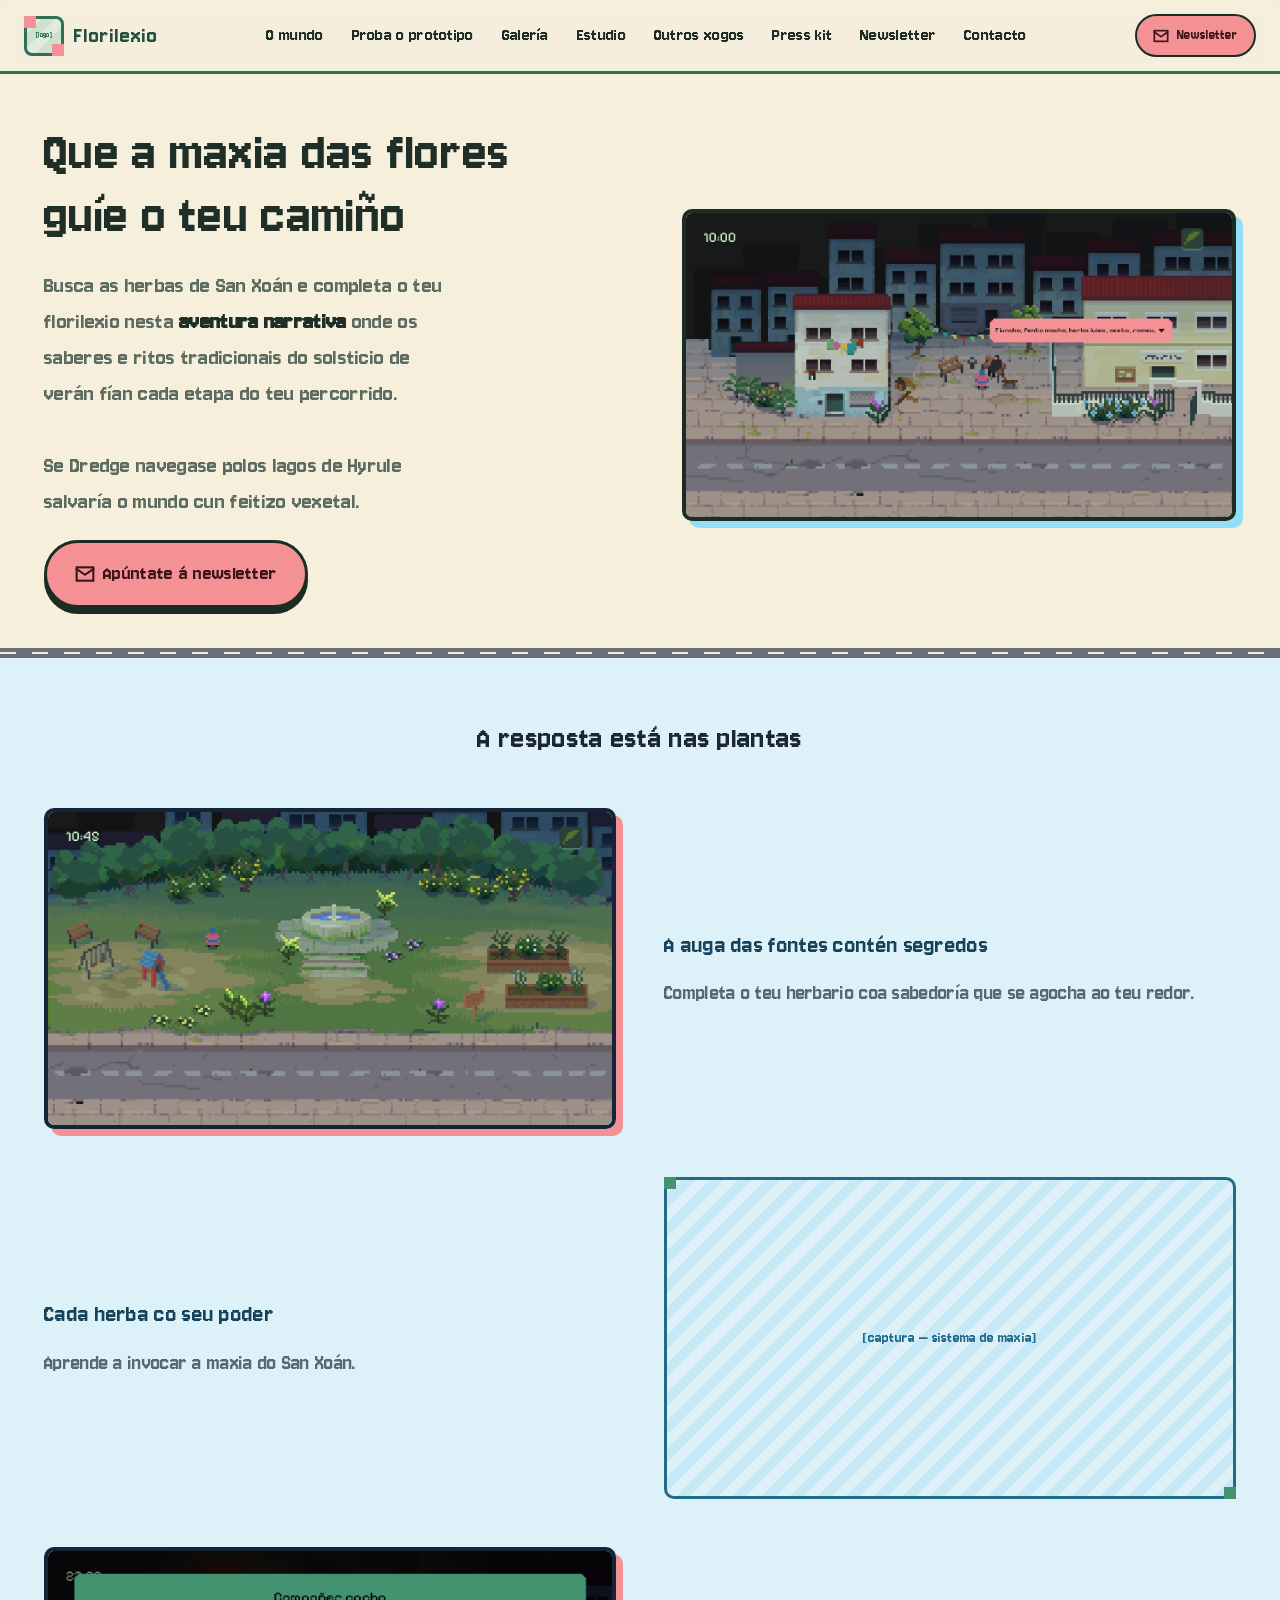
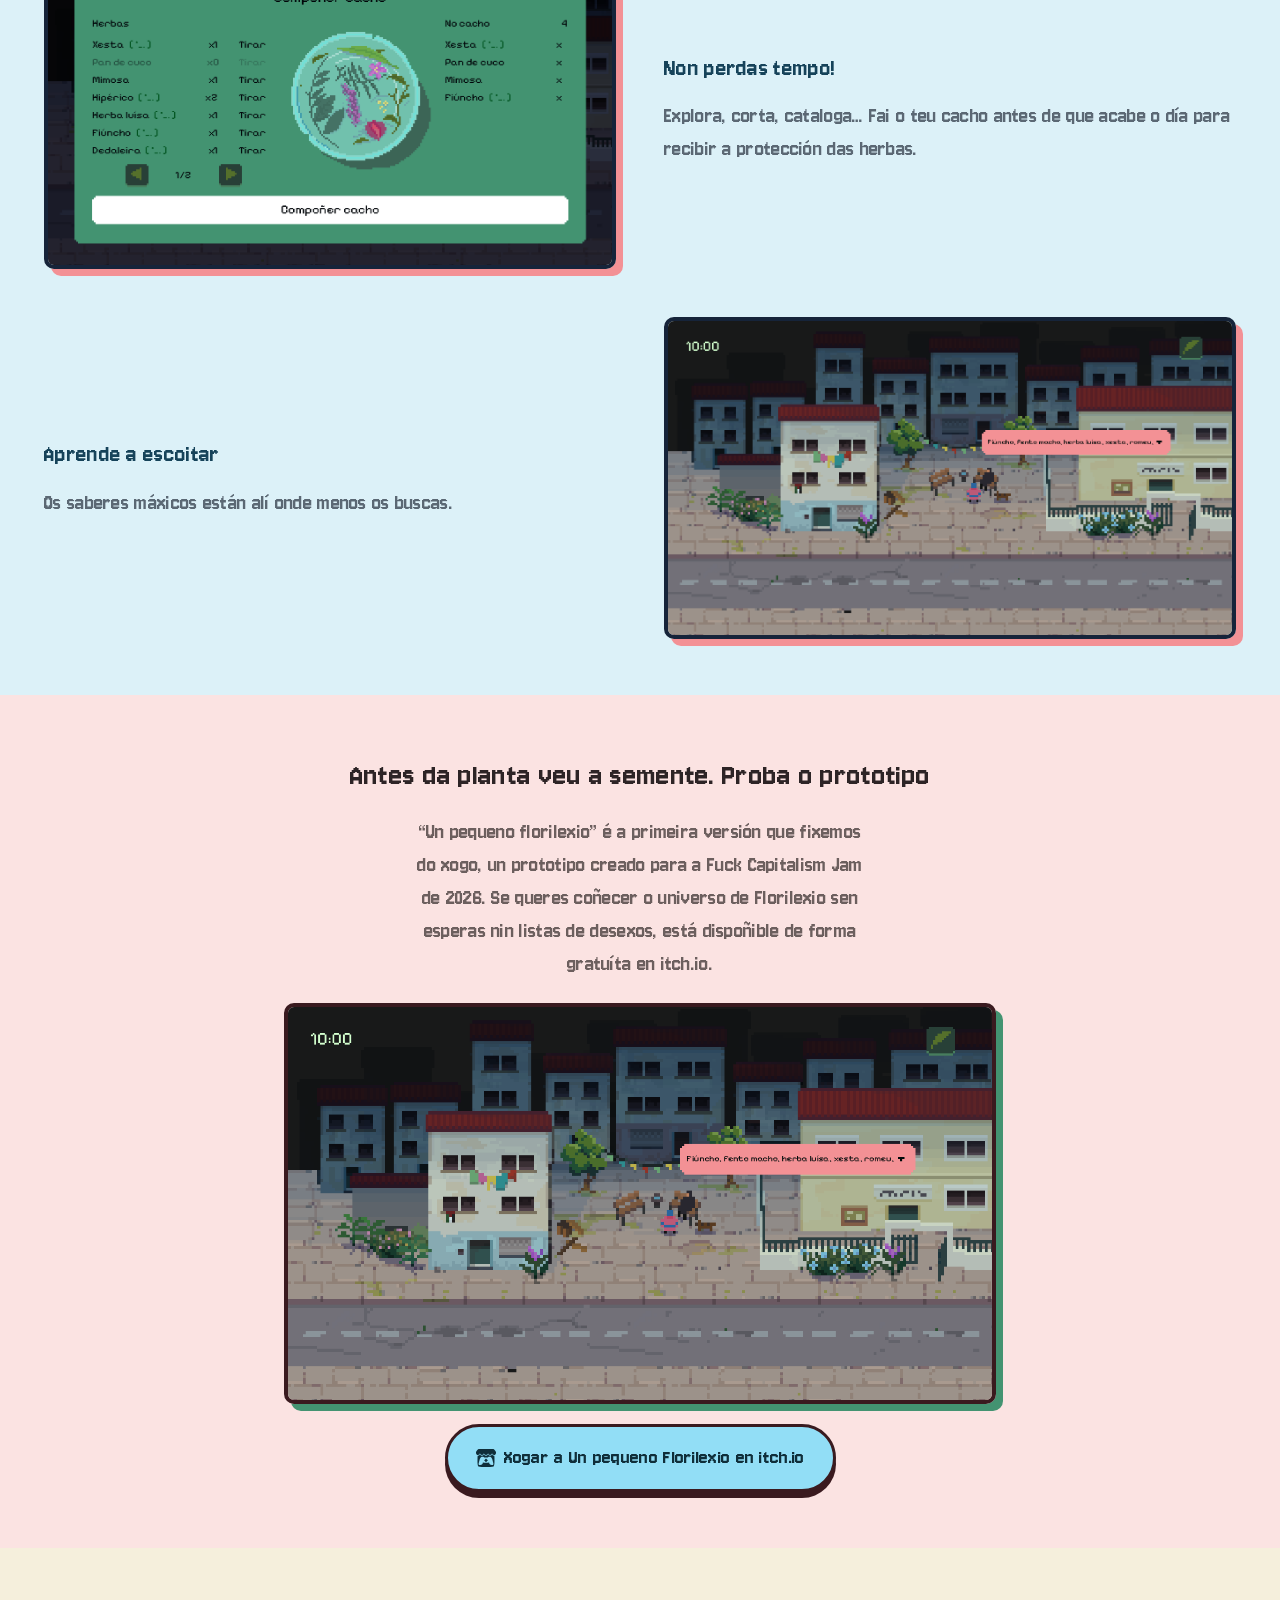
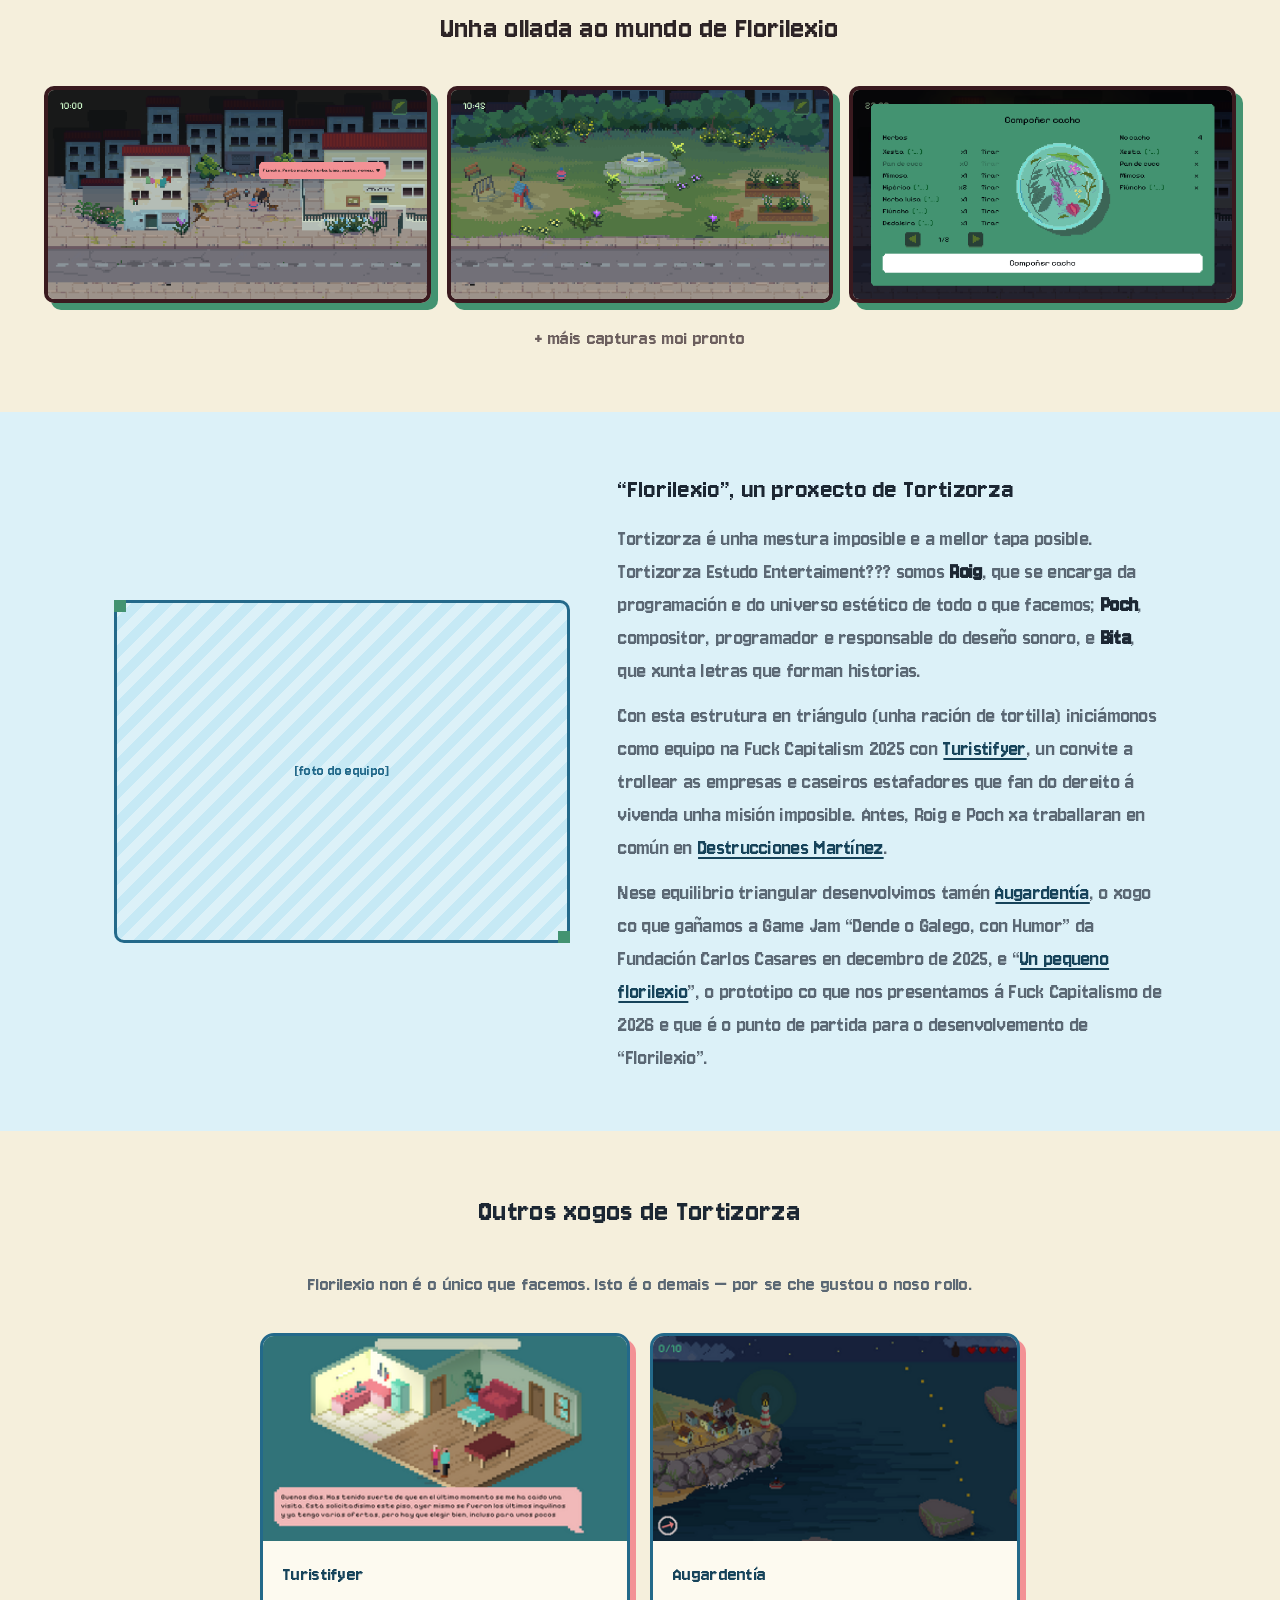
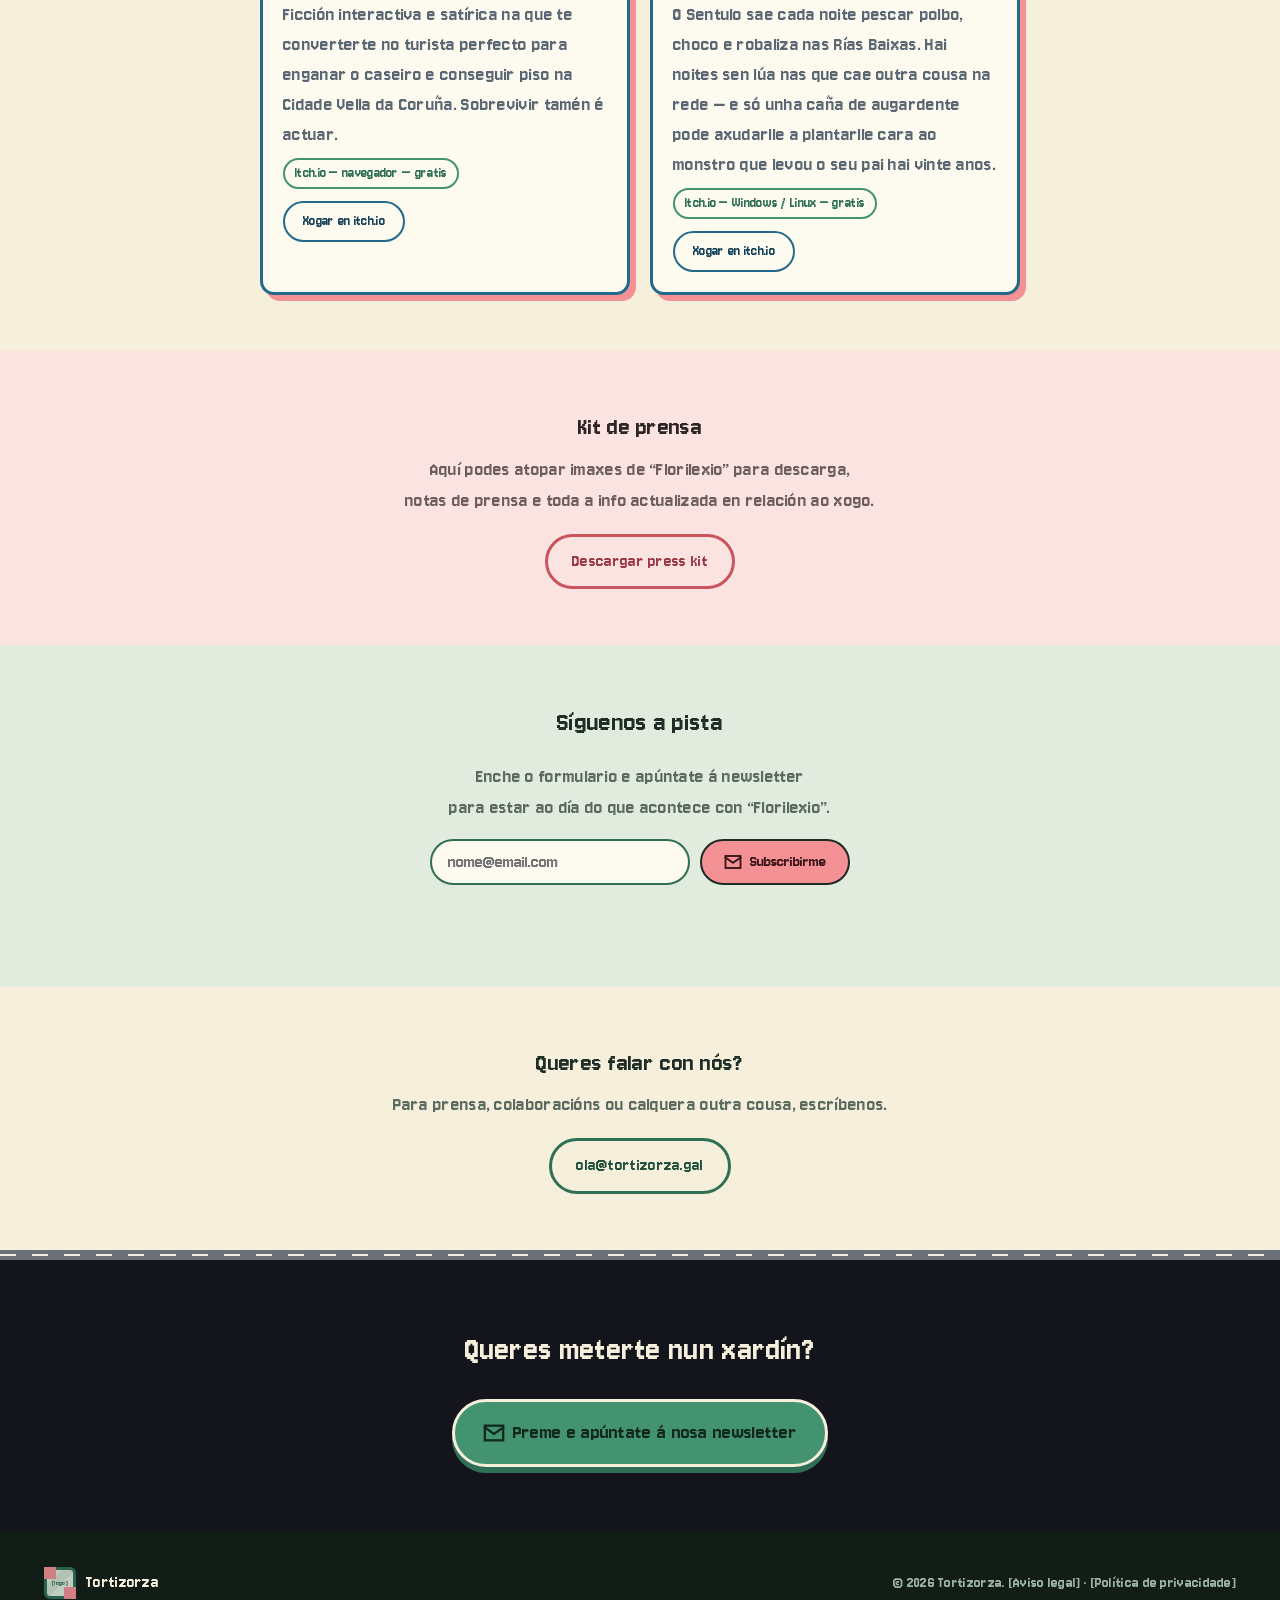
==== commit 1a668290: "Conecta o formulario da newsletter con Mailchimp O formulario envía a Mailchimp por JSONP (/subscrib" ====
--- a/index.html
+++ b/index.html
@@ -269,14 +269,17 @@
       <div class="container newsletter-wrap">
         <h2>Síguenos a pista</h2>
         <p>Enche o formulario e apúntate á newsletter<br>para estar ao día do que acontece con &ldquo;Florilexio&rdquo;.</p>
-        <form class="newsletter-form" action="#" method="post">
+        <form class="newsletter-form" id="newsletterForm" action="https://gal.us19.list-manage.com/subscribe/post?u=894085e80b18f789ca40e5253&amp;id=8b1e8e55d1&amp;f_id=0085c0e2f0" method="post" target="_blank">
           <label for="email" style="position:absolute;left:-9999px;">Correo electrónico</label>
-          <input type="email" id="email" name="email" placeholder="nome@email.com" required>
+          <input type="email" id="email" name="EMAIL" placeholder="nome@email.com" autocomplete="email" required>
+          <!-- Trampa para bots de Mailchimp: non borrar -->
+          <div style="position:absolute;left:-5000px;" aria-hidden="true"><input type="text" name="b_894085e80b18f789ca40e5253_8b1e8e55d1" tabindex="-1" value=""></div>
           <button type="submit" class="btn btn--cta btn--md">
             <svg width="18" height="18" viewBox="0 0 24 24" fill="none" stroke="currentColor" stroke-width="2.5" stroke-linecap="square" stroke-linejoin="miter" aria-hidden="true"><rect x="2" y="4" width="20" height="16"/><path d="M2 6l10 7 10-7"/></svg>
             Subscribirme
           </button>
         </form>
+        <p class="newsletter-status" id="newsletterStatus" role="status" aria-live="polite"></p>
         <!-- OCULTO (Discord)
         <a href="#" class="btn btn--dark">
           <svg width="18" height="18" viewBox="0 0 24 24" fill="currentColor"><path d="M19.3 5.3c-1.4-.6-2.8-1-4.3-1.3-.2.4-.4.8-.6 1.3-1.6-.2-3.1-.2-4.7 0-.2-.4-.4-.9-.6-1.3-1.5.3-2.9.7-4.3 1.3C2.4 9.1 1.7 12.8 2 16.5c1.7 1.3 3.4 2 5 2.5.4-.6.8-1.2 1.1-1.9-.6-.2-1.2-.5-1.7-.9.1-.1.3-.2.4-.3 3.3 1.5 6.9 1.5 10.2 0 .1.1.3.2.4.3-.5.4-1.1.6-1.7.9.3.7.7 1.3 1.1 1.9 1.6-.5 3.3-1.3 5-2.5.4-4.3-.7-8-2.5-11.2zM9 14.2c-.9 0-1.6-.9-1.6-1.9s.7-1.9 1.6-1.9 1.6.9 1.6 1.9-.7 1.9-1.6 1.9zm6 0c-.9 0-1.6-.9-1.6-1.9s.7-1.9 1.6-1.9 1.6.9 1.6 1.9-.7 1.9-1.6 1.9z"/></svg>
@@ -326,5 +329,6 @@
   </footer>
 
   <script src="js/main.js"></script>
+  <script src="js/newsletter.js"></script>
 </body>
 </html>
--- a/css/v6.css
+++ b/css/v6.css
@@ -48,3 +48,9 @@
   text-underline-offset: 3px;
 }
 .estudio-copy p a:hover { color: var(--teal); }
+
+/* Mensaxe do formulario da newsletter. */
+.newsletter-status { min-height: 1.5em; font-size: 19px; }
+.newsletter-status[data-kind="success"] { color: var(--teal-text); }
+.newsletter-status[data-kind="error"] { color: var(--pink-text); }
+.newsletter-form button[disabled] { opacity: .6; cursor: wait; }
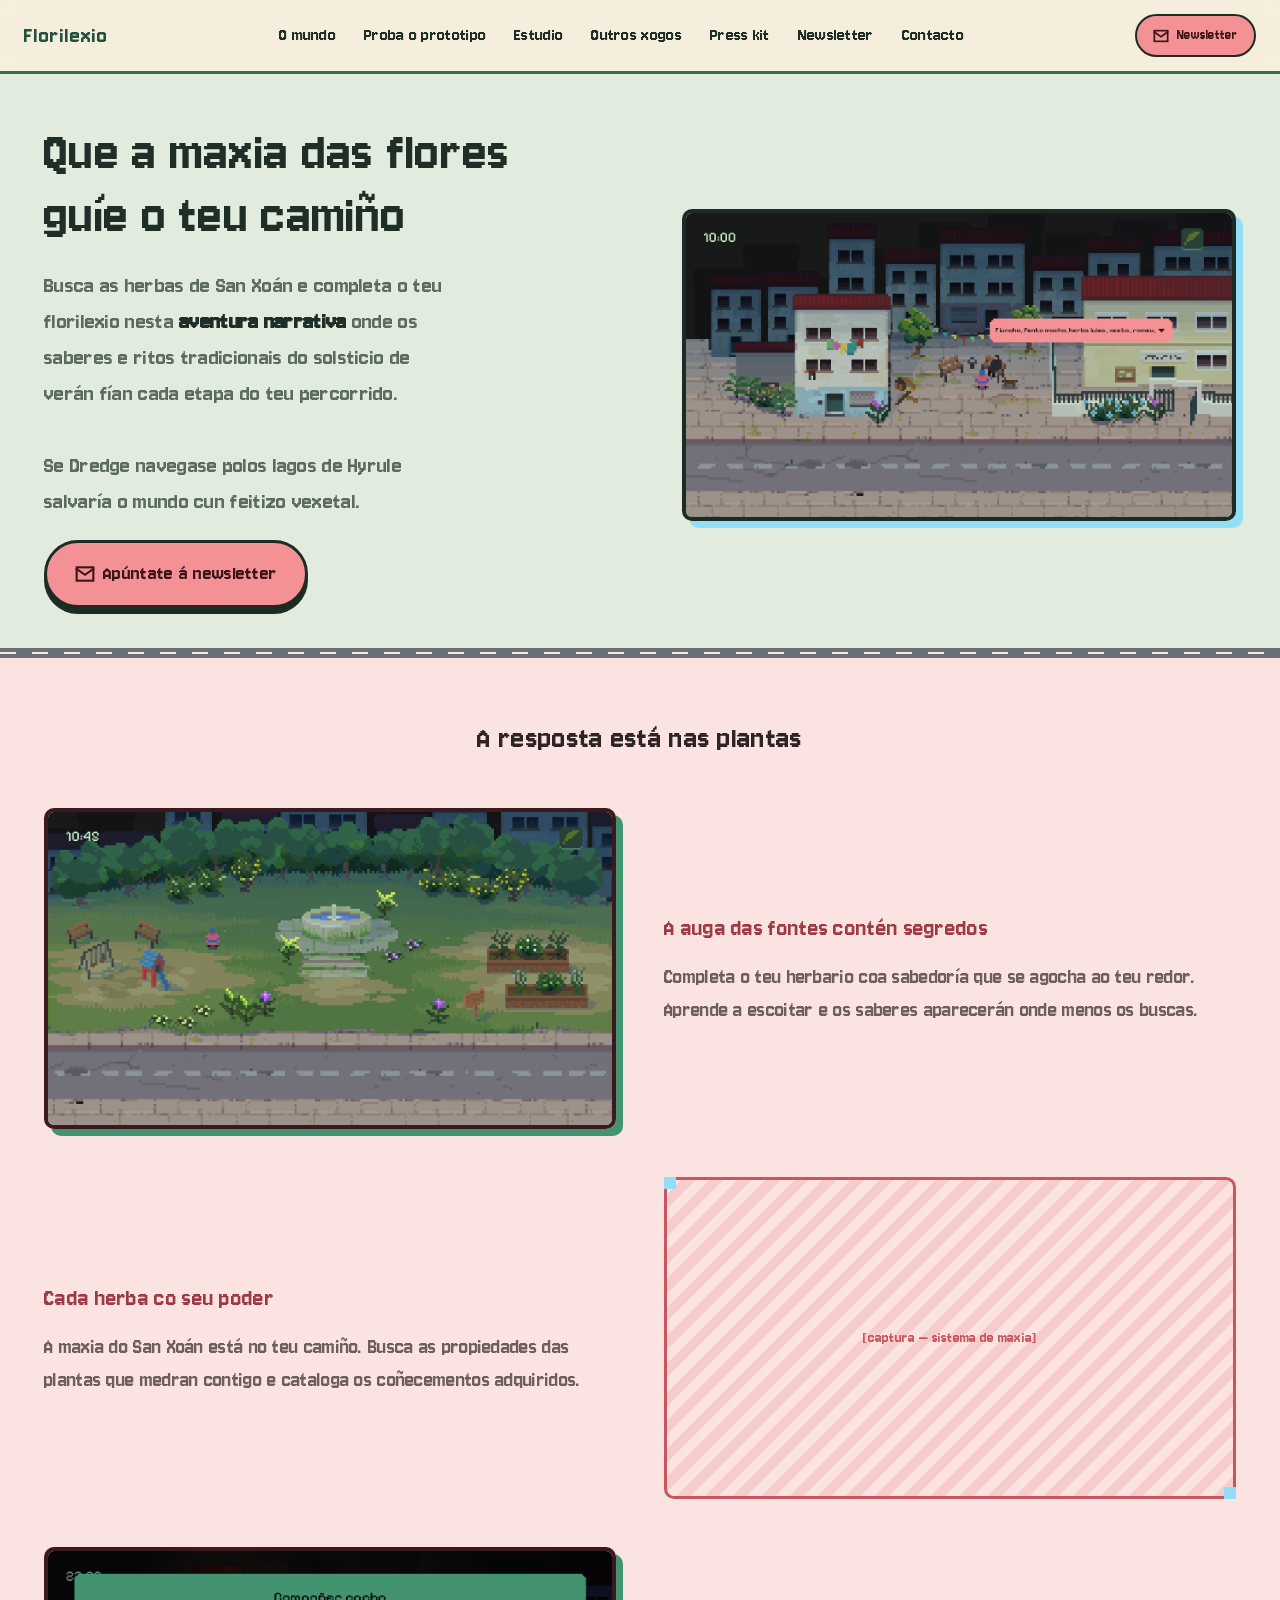
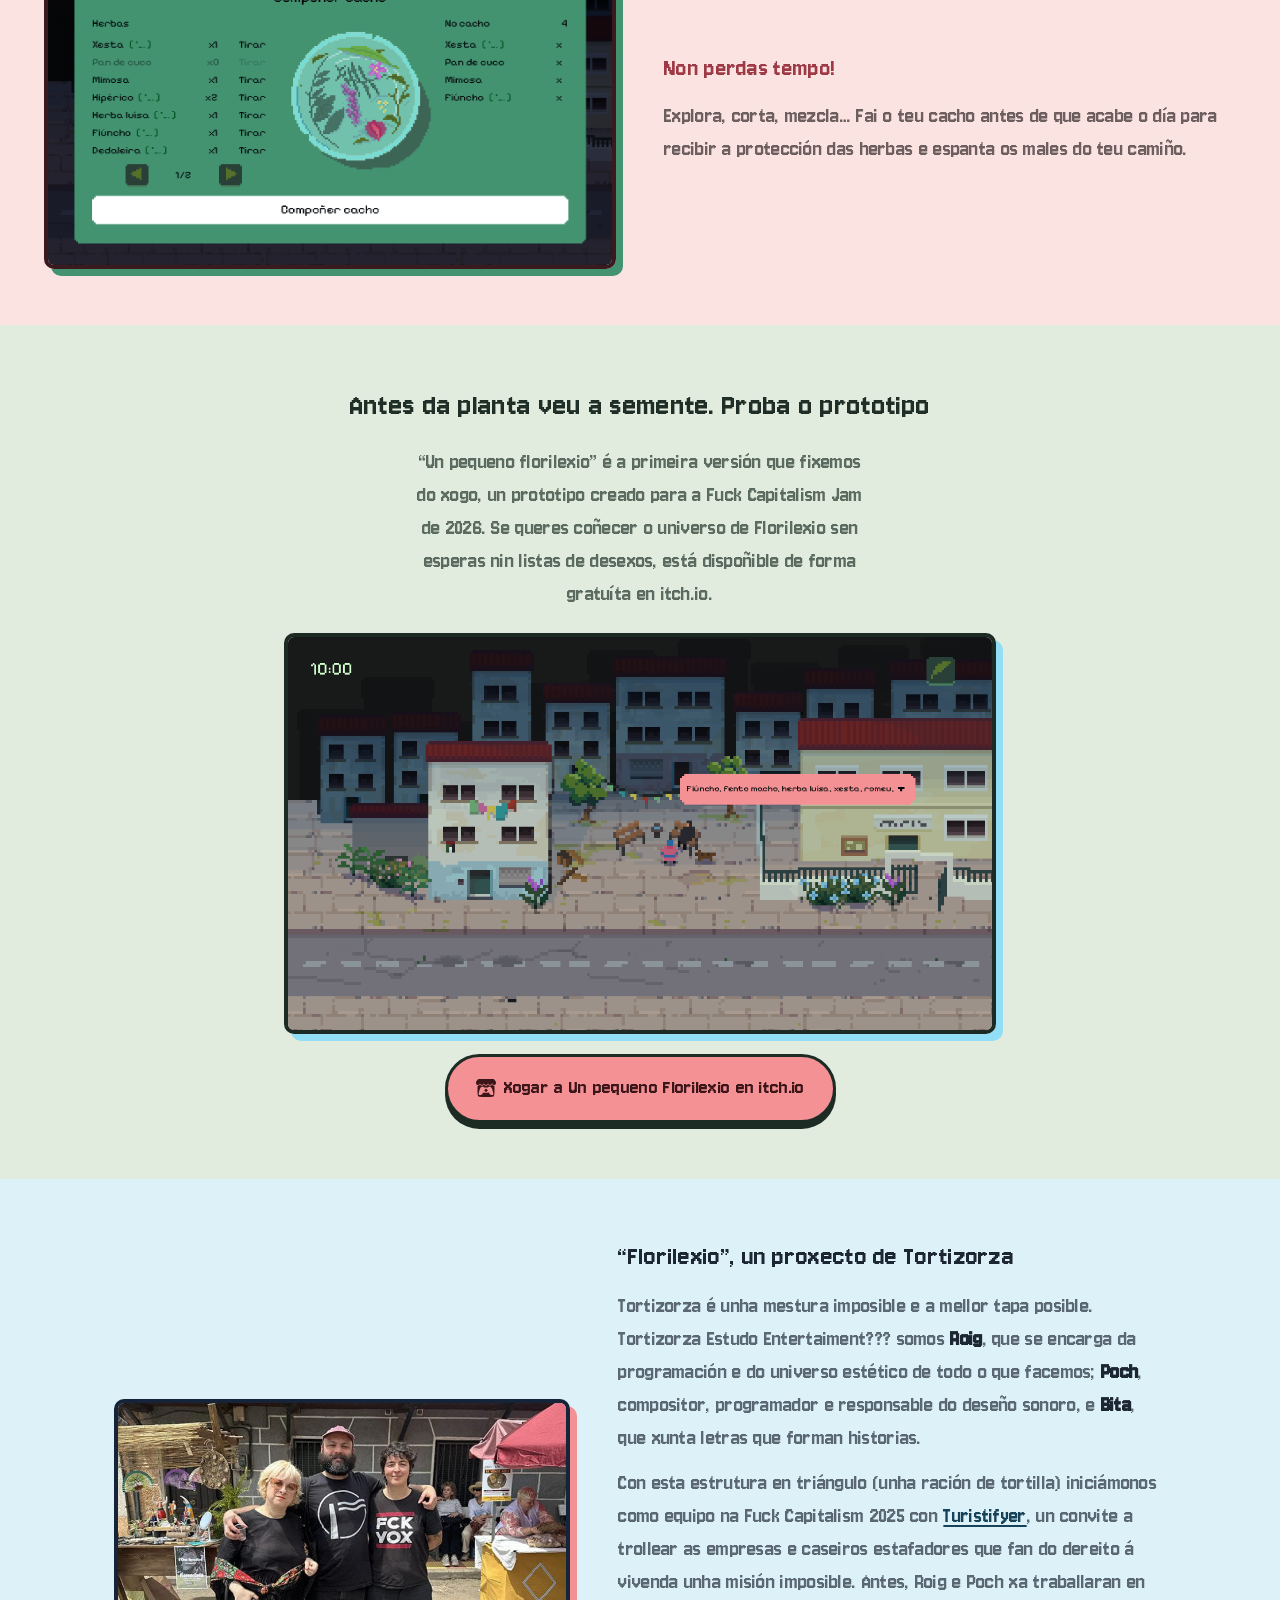
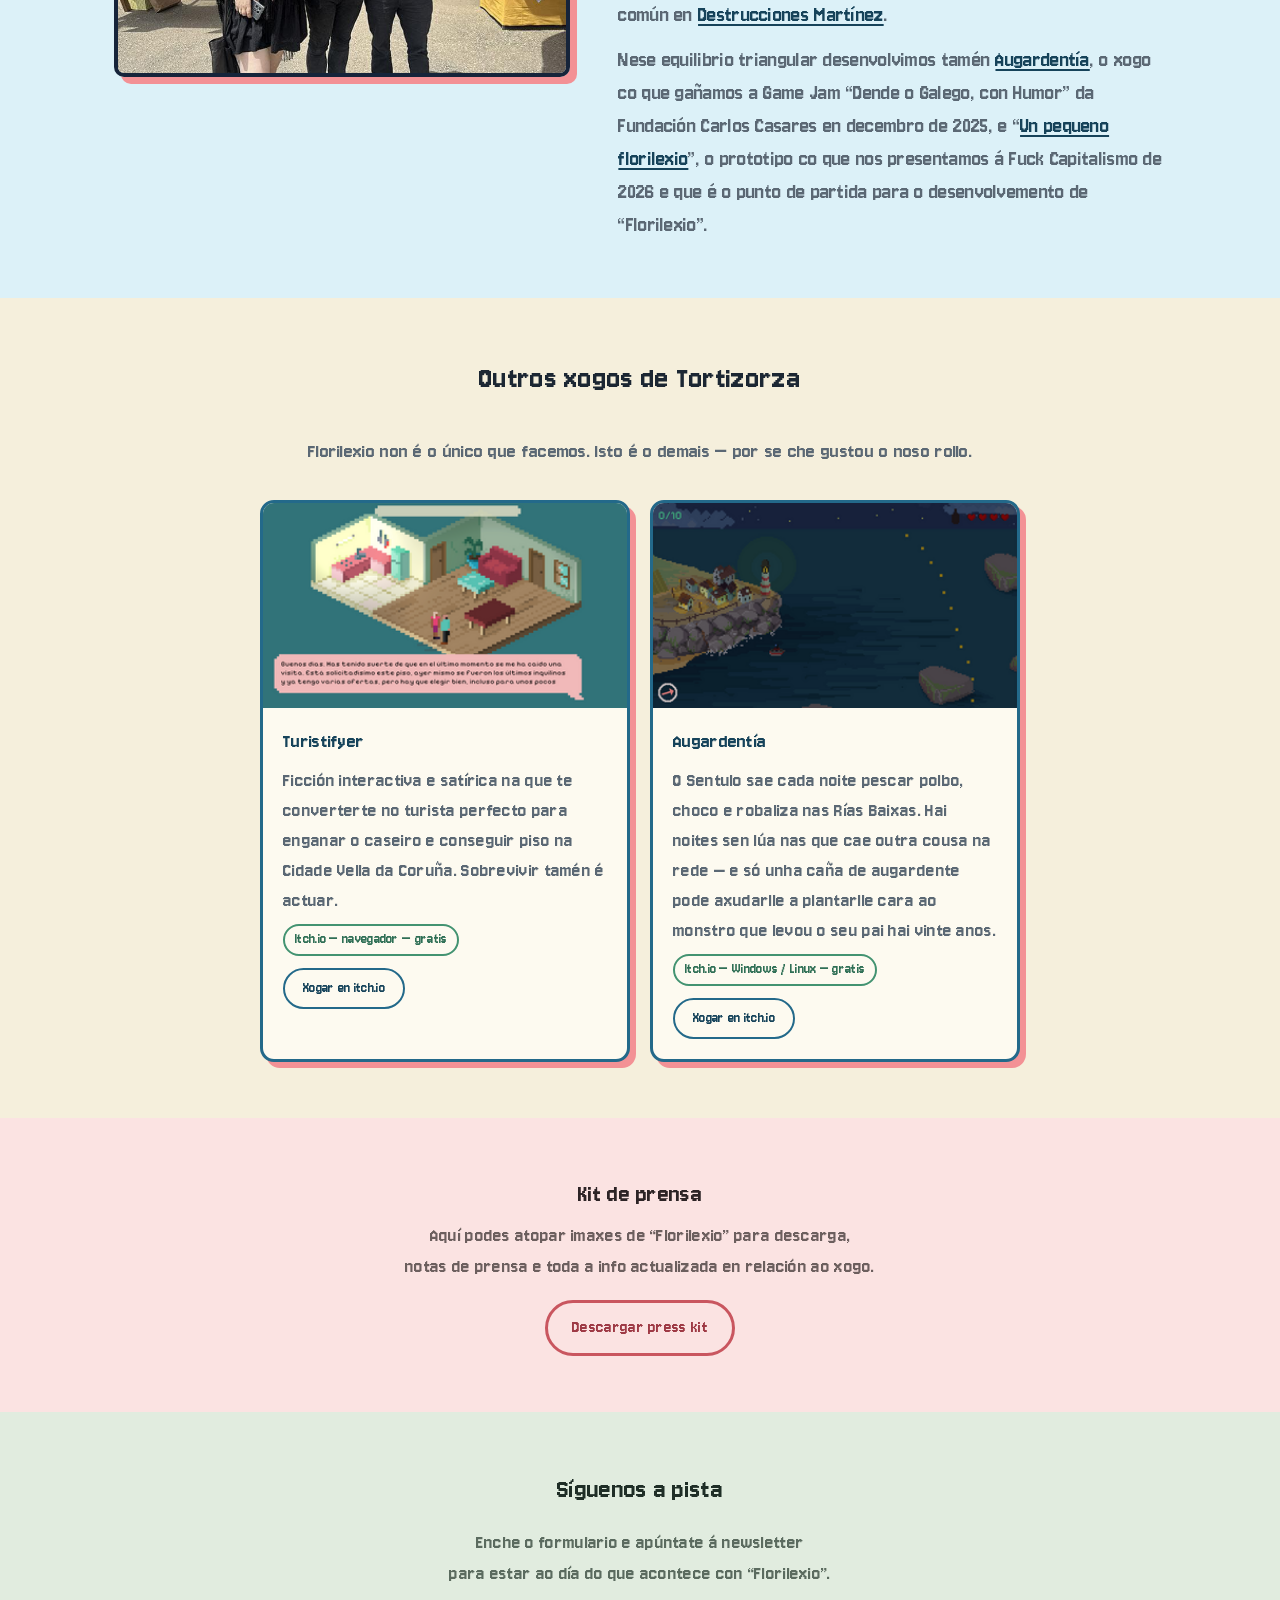
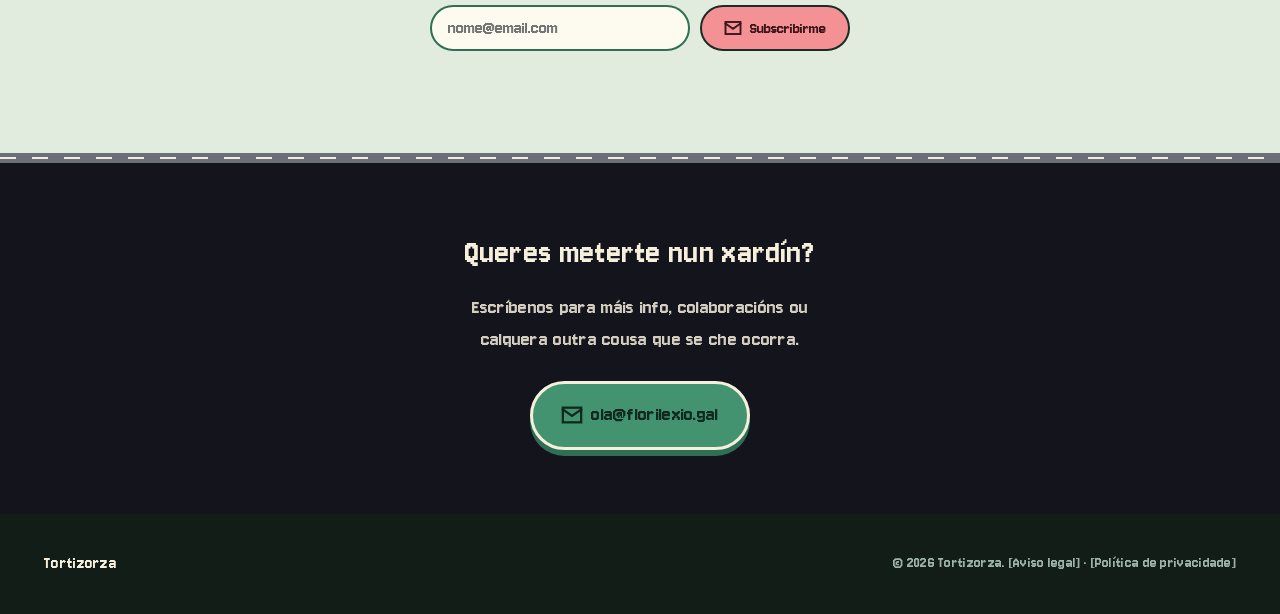
==== commit 18e71f2e: "Foto do equipo, contacto no peche e novas cores das seccións - Oculta os logos de proba e a galería;" ====
--- a/index.html
+++ b/index.html
@@ -16,7 +16,7 @@
 
   <header class="site-header">
     <div class="brand">
-      <div class="placeholder-box" style="width:40px;height:40px;border-radius:8px;font-size:8px;padding:2px;">[logo]</div>
+      <!-- OCULTO (logo de proba): <div class="placeholder-box" style="width:40px;height:40px;border-radius:8px;font-size:8px;padding:2px;">[logo]</div> -->
       <span class="brand-name">Florilexio</span>
     </div>
 
@@ -27,12 +27,11 @@
     <nav id="navLinks" class="nav-links" hidden>
       <a href="#mundo">O mundo</a>
       <a href="#proba-o-prototipo">Proba o prototipo</a>
-      <a href="#galeria">Galería</a>
       <a href="#estudio">Estudio</a>
       <a href="#outros-xogos">Outros xogos</a>
       <a href="#presskit">Press kit</a>
       <a href="#newsletter">Newsletter</a>
-      <a href="#contacto">Contacto</a>
+      <a href="#escribenos">Contacto</a>
     </nav>
 
     <div class="header-cta">
@@ -92,14 +91,14 @@
           </div>
           <div class="feature-copy">
             <h3>A auga das fontes contén segredos</h3>
-            <p>Completa o teu herbario coa sabedoría que se agocha ao teu redor.</p>
+            <p>Completa o teu herbario coa sabedoría que se agocha ao teu redor. Aprende a escoitar e os saberes aparecerán onde menos os buscas.</p>
           </div>
         </div>
 
         <div class="feature-row feature-row--reverse">
           <div class="feature-copy">
             <h3>Cada herba co seu poder</h3>
-            <p>Aprende a invocar a maxia do San Xoán.</p>
+            <p>A maxia do San Xoán está no teu camiño. Busca as propiedades das plantas que medran contigo e cataloga os coñecementos adquiridos.</p>
           </div>
           <div class="feature-media placeholder-box" style="aspect-ratio:16/9;">[captura &mdash; sistema de maxia]</div>
         </div>
@@ -110,19 +109,10 @@
           </div>
           <div class="feature-copy">
             <h3>Non perdas tempo!</h3>
-            <p>Explora, corta, cataloga&hellip; Fai o teu cacho antes de que acabe o día para recibir a protección das herbas.</p>
-          </div>
-        </div>
-
-        <div class="feature-row feature-row--reverse">
-          <div class="feature-copy">
-            <h3>Aprende a escoitar</h3>
-            <p>Os saberes máxicos están alí onde menos os buscas.</p>
-          </div>
-          <div class="feature-media shot-frame">
-            <img src="images/screenshots/calle-noche.png" alt="Captura de Florilexio: unha rúa da vila de noite, cunha burbulla de diálogo listando nomes de herbas" width="1279" height="717" loading="lazy">
-          </div>
-        </div>
+            <p>Explora, corta, mezcla&hellip; Fai o teu cacho antes de que acabe o día para recibir a protección das herbas e espanta os males do teu camiño.</p>
+          </div>
+        </div>
+
       </div>
     </section>
 
@@ -141,7 +131,7 @@
       </div>
     </section>
 
-    <!-- GALERÍA -->
+    <!-- OCULTO (Unha ollada ao mundo de Florilexio): descomentar para recuperar
     <section class="section" id="galeria">
       <div class="container">
         <h2 class="section-title">Unha ollada ao mundo de Florilexio</h2>
@@ -153,6 +143,7 @@
         <p class="gallery-note">+ máis capturas moi pronto</p>
       </div>
     </section>
+    -->
 
     <!-- OCULTO (Isto sóache?): descomentar para recuperar
     <section class="section section--alt" id="para-quien">
@@ -190,7 +181,9 @@
     <!-- ESTUDIO -->
     <section class="section section--alt" id="estudio">
       <div class="container estudio-grid" style="max-width:1100px;">
-        <div class="placeholder-box estudio-photo">[foto do equipo]</div>
+        <div class="shot-frame estudio-photo">
+          <img src="images/team.jpg" alt="O equipo de Tortizorza: tres persoas posando xuntas nunha feira ao aire libre" width="780" height="470" loading="lazy">
+        </div>
         <div class="estudio-copy">
           <h2>&ldquo;Florilexio&rdquo;, un proxecto de Tortizorza</h2>
           <p>Tortizorza é unha mestura imposible e a mellor tapa posible. Tortizorza Estudo Entertaiment??? somos <strong>Roig</strong>, que se encarga da programación e do universo estético de todo o que facemos; <strong>Poch</strong>, compositor, programador e responsable do deseño sonoro, e <strong>Bita</strong>, que xunta letras que forman historias.</p>
@@ -289,22 +282,16 @@
       </div>
     </section>
 
-    <!-- CONTACTO -->
-    <section class="section presskit-wrap" id="contacto">
-      <h2>Queres falar con nós?</h2>
-      <p>Para prensa, colaboracións ou calquera outra cousa, escríbenos.</p>
-      <a href="mailto:ola@tortizorza.gal" class="btn btn--ghost">ola@tortizorza.gal</a>
-    </section>
-
     <div class="road-divider"></div>
 
     <!-- CTA FINAL -->
-    <section class="cta-final">
+    <section class="cta-final" id="escribenos">
       <div class="container">
         <h2>Queres meterte nun xardín?</h2>
-        <a href="#newsletter" class="btn btn--cta btn--lg">
+        <p>Escríbenos para máis info, colaboracións ou calquera outra cousa que se che ocorra.</p>
+        <a href="mailto:ola@florilexio.gal" class="btn btn--cta btn--lg">
           <svg width="22" height="22" viewBox="0 0 24 24" fill="none" stroke="currentColor" stroke-width="2.5" stroke-linecap="square" stroke-linejoin="miter" aria-hidden="true"><rect x="2" y="4" width="20" height="16"/><path d="M2 6l10 7 10-7"/></svg>
-          Preme e apúntate á nosa newsletter
+          ola@florilexio.gal
         </a>
       </div>
     </section>
@@ -314,7 +301,7 @@
   <footer class="site-footer">
     <div class="container footer-inner">
       <div class="footer-brand">
-        <div class="placeholder-box" style="width:32px;height:32px;border-radius:6px;font-size:7px;padding:2px;opacity:.85;">[logo]</div>
+        <!-- OCULTO (logo de proba): <div class="placeholder-box" style="width:32px;height:32px;border-radius:6px;font-size:7px;padding:2px;opacity:.85;">[logo]</div> -->
         <span>Tortizorza</span>
       </div>
       <!-- OCULTO (redes sociais)
--- a/css/v6.css
+++ b/css/v6.css
@@ -54,3 +54,69 @@
 .newsletter-status[data-kind="success"] { color: var(--teal-text); }
 .newsletter-status[data-kind="error"] { color: var(--pink-text); }
 .newsletter-form button[disabled] { opacity: .6; cursor: wait; }
+
+/* Texto do CTA final (contacto). */
+.cta-final h2 { margin-bottom: 12px; }
+.cta-final p { font-size: 21px; line-height: 1.5; color: var(--on-dark); opacity: .85; max-width: 46ch; margin: 0 auto 26px; }
+
+/* Foto do equipo: mantén a proporción da imaxe en vez do 4:3 da caixa. */
+.estudio-photo.shot-frame { aspect-ratio: auto; }
+
+/* ---------- Cores das seccións ----------
+   Hero verde · A resposta rosa · Prototipo verde · (Galería oculta) ·
+   Estudo azul · Outros xogos beixe · Kit de prensa rosa · Newsletter verde.
+   Sobrescriben as paletas de v5.css por sección. */
+
+/* Hero: fondo verde (xa usa a paleta verde). */
+.hero { background: var(--cream-alt); }
+
+/* A resposta está nas plantas: paleta rosa (copia de v5.css). */
+#mundo {
+  --ink-night: #3a1a1f;
+  --ink-night-deep: #2a1216;
+  --teal: #b8434d;
+  --teal-deep: #c9565f;
+  --teal-text: #9e3a45;
+  --cream-alt: #fbe3e2;
+  --cream-card: #fffaf3;
+  --terracotta: #439371;
+  --pink-text: #2f7a5b;
+  --amber: #92def6;
+  --amber-deep: #237aa0;
+  --text: #2d2426;
+  --text-soft: #4a3b3e;
+  --text-muted: #66575a;
+  --cta-text: #0f2e3a;
+  --stripe: #f6cccd;
+  --card-text: #3d2f32;
+  --card-shadow: #439371;
+  --frame-shadow: #439371;
+  --icon-a: #c9565f;
+  --icon-b: #439371;
+  color: var(--text);
+}
+
+/* Proba o prototipo: paleta verde (copia de v5.css). */
+#proba-o-prototipo {
+  --ink-night: #1c2b24;
+  --ink-night-deep: #121d18;
+  --teal: #439371;
+  --teal-deep: #2f6f55;
+  --teal-text: #23513f;
+  --cream-alt: #e1ecdf;
+  --cream-card: #fdfaf0;
+  --terracotta: #5fbfe0;
+  --pink-text: #c0505a;
+  --amber: #f39195;
+  --amber-deep: #b8505a;
+  --text: #1f2e27;
+  --text-soft: #354a40;
+  --text-muted: #4f6358;
+  --cta-text: #3b1518;
+  --stripe: #cfe0cf;
+  --card-shadow: #92def6;
+  --frame-shadow: #92def6;
+  --icon-a: #2f6f55;
+  --icon-b: #3aa5cf;
+  color: var(--text);
+}
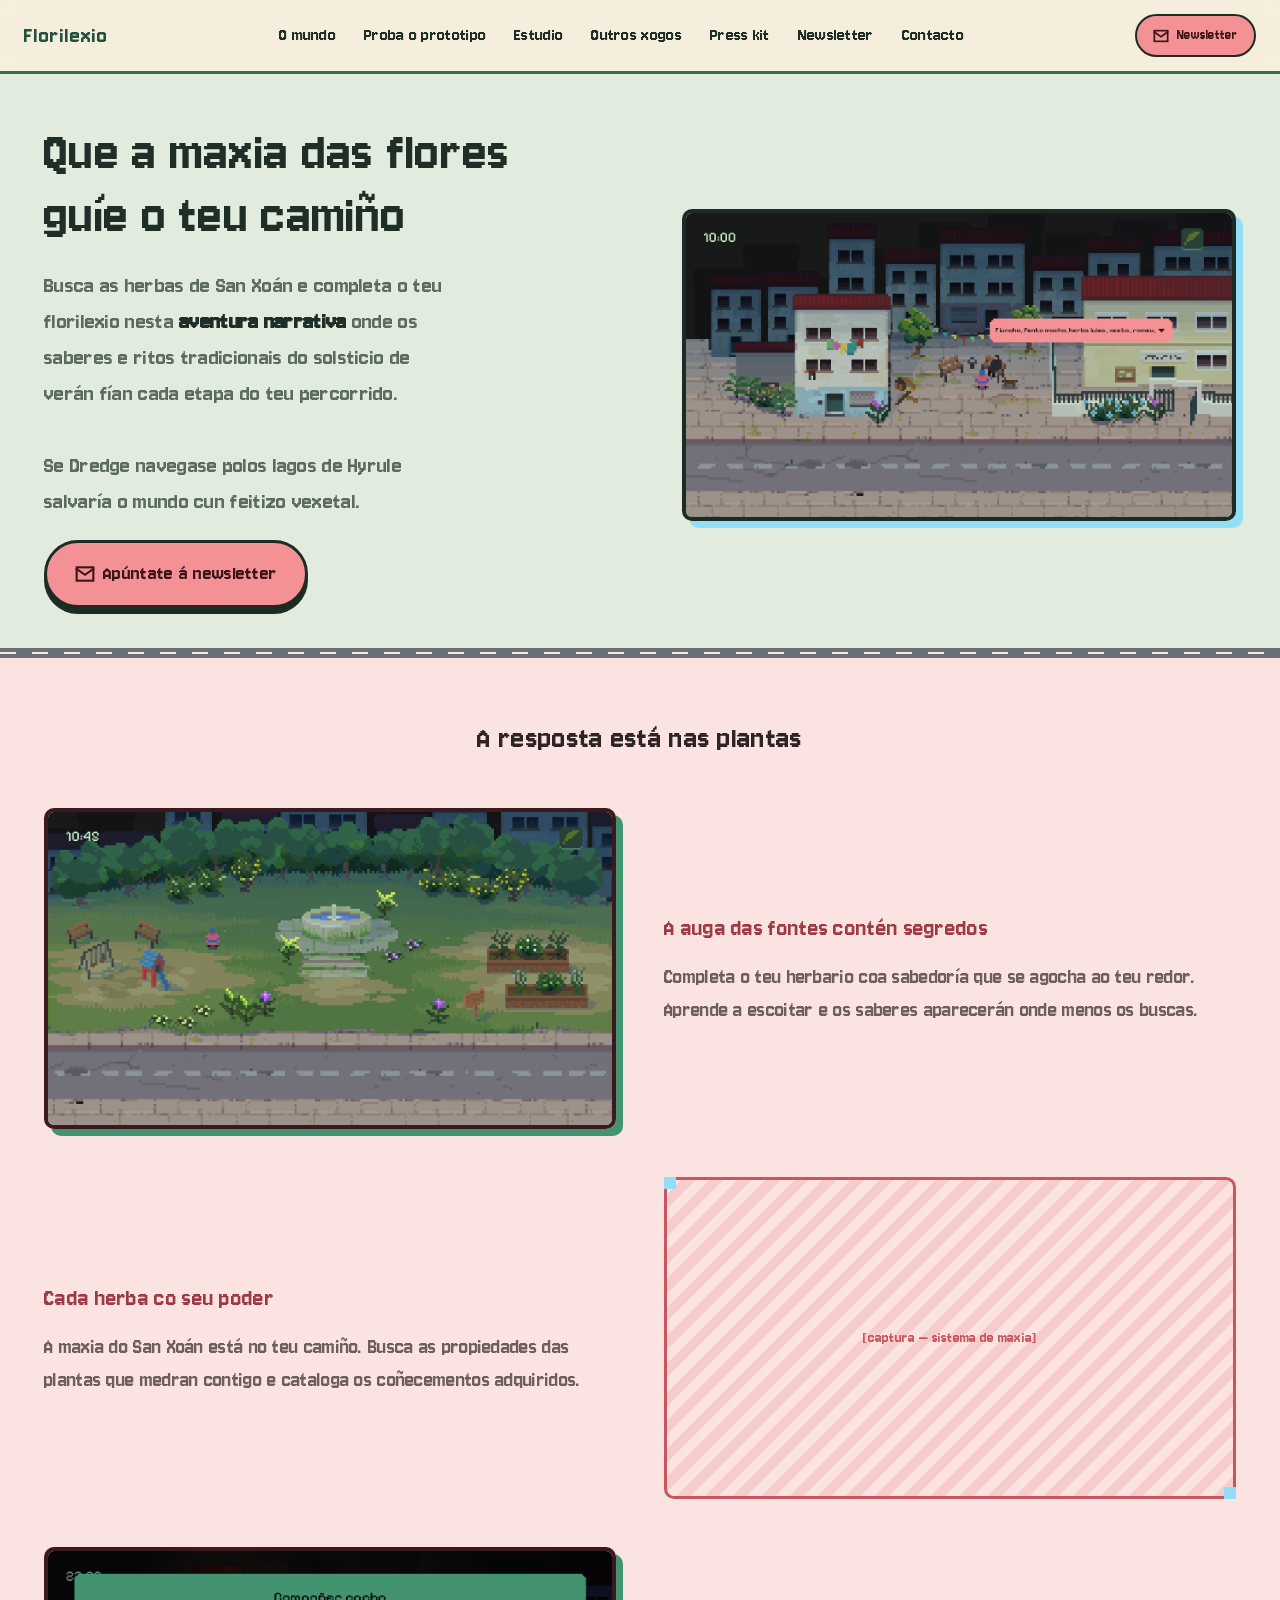
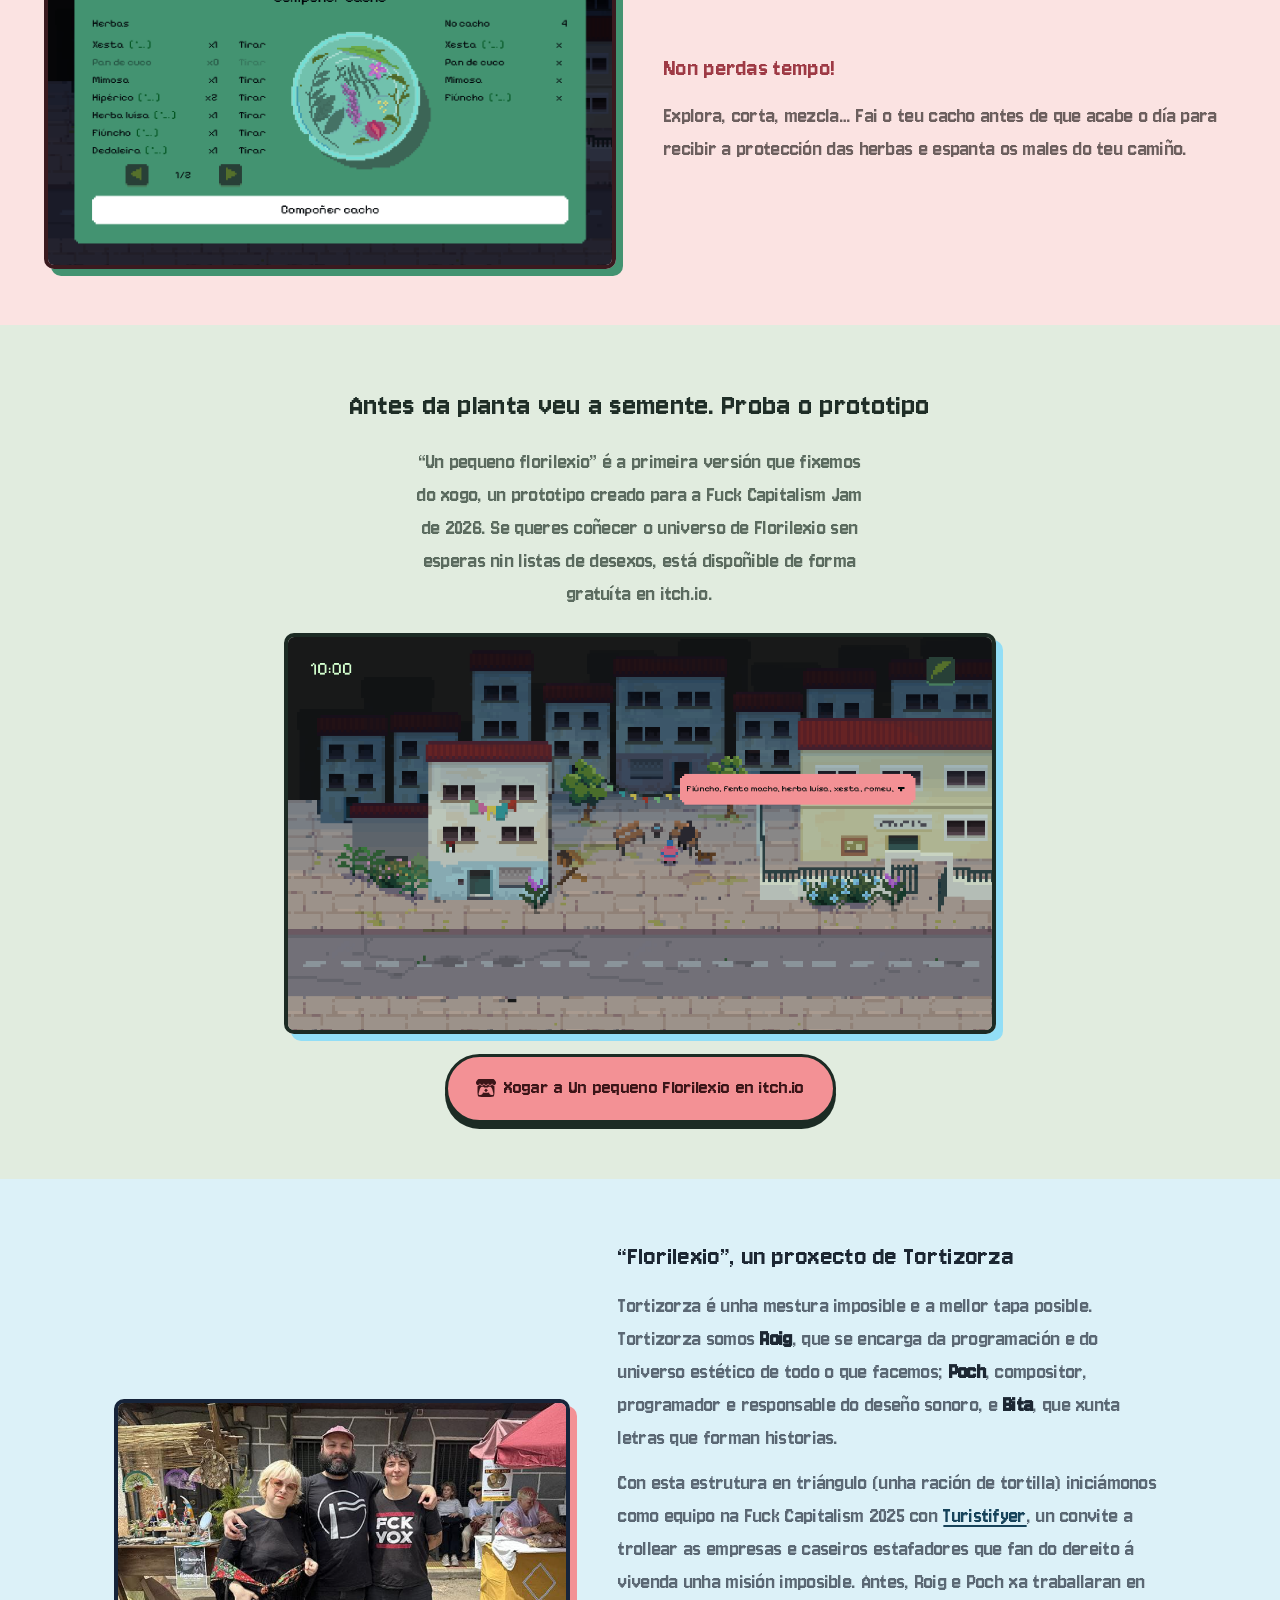
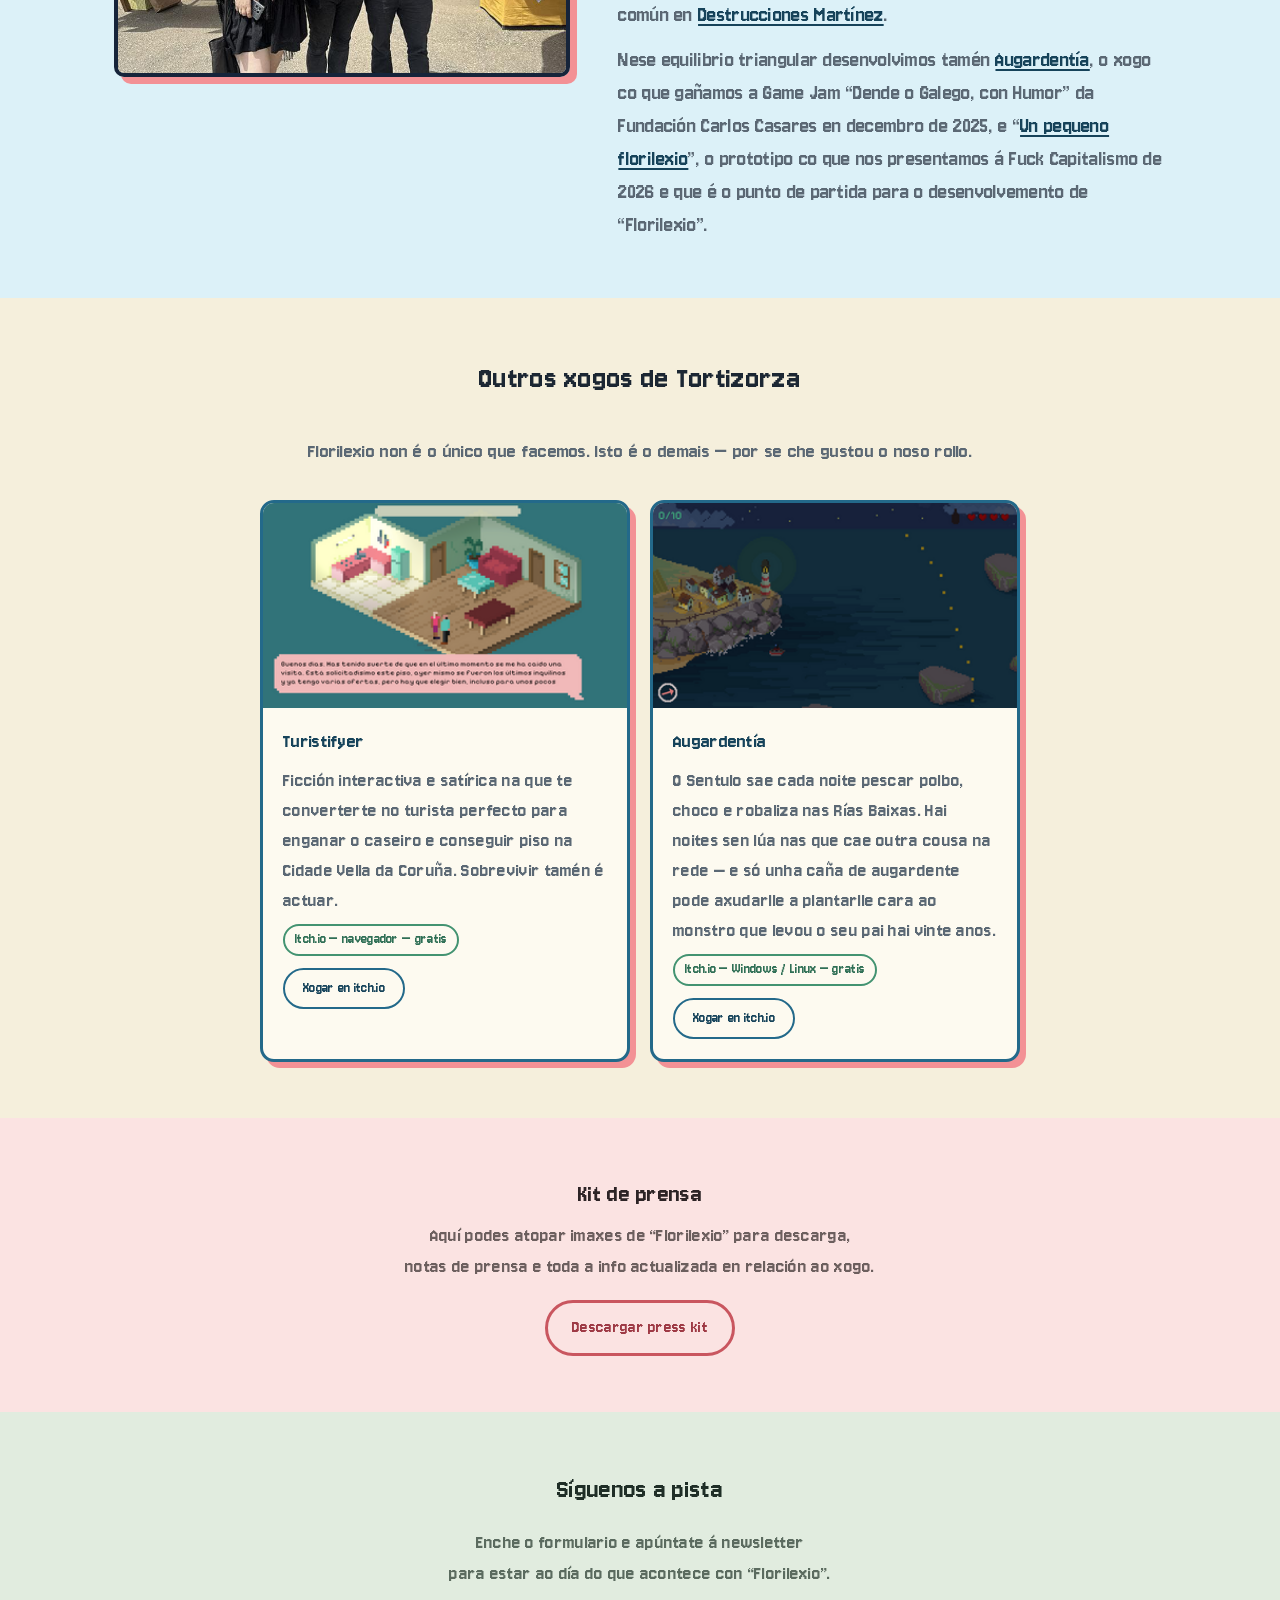
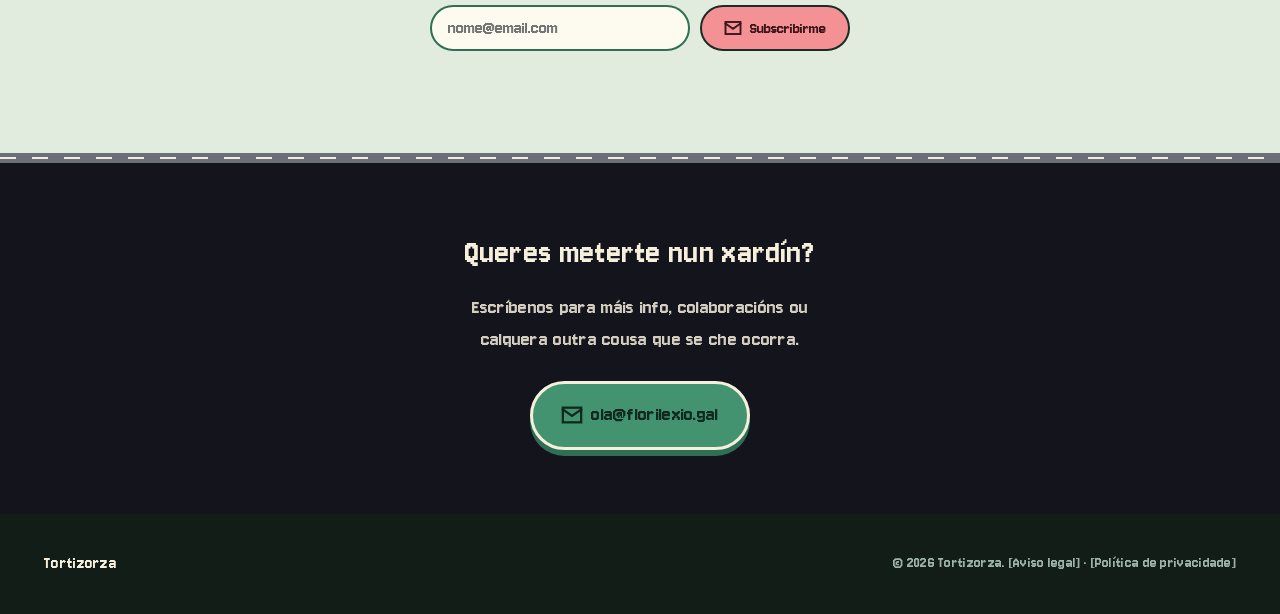
==== commit 81bcddf5: "Simplifica o nome do estudo no texto de Tortizorza Co-Authored-By: Claude Opus 5.5 <noreply@anthropi" ====
--- a/index.html
+++ b/index.html
@@ -186,7 +186,7 @@
         </div>
         <div class="estudio-copy">
           <h2>&ldquo;Florilexio&rdquo;, un proxecto de Tortizorza</h2>
-          <p>Tortizorza é unha mestura imposible e a mellor tapa posible. Tortizorza Estudo Entertaiment??? somos <strong>Roig</strong>, que se encarga da programación e do universo estético de todo o que facemos; <strong>Poch</strong>, compositor, programador e responsable do deseño sonoro, e <strong>Bita</strong>, que xunta letras que forman historias.</p>
+          <p>Tortizorza é unha mestura imposible e a mellor tapa posible. Tortizorza somos <strong>Roig</strong>, que se encarga da programación e do universo estético de todo o que facemos; <strong>Poch</strong>, compositor, programador e responsable do deseño sonoro, e <strong>Bita</strong>, que xunta letras que forman historias.</p>
           <p>Con esta estrutura en triángulo (unha ración de tortilla) iniciámonos como equipo na Fuck Capitalism 2025 con <a href="https://aroig.itch.io/turistifyer" target="_blank" rel="noopener">Turistifyer</a>, un convite a trollear as empresas e caseiros estafadores que fan do dereito á vivenda unha misión imposible. Antes, Roig e Poch xa traballaran en común en <a href="https://aroig.itch.io/destrucciones-martinez" target="_blank" rel="noopener">Destrucciones Martínez</a>.</p>
           <p>Nese equilibrio triangular desenvolvimos tamén <a href="https://aroig.itch.io/augardentia" target="_blank" rel="noopener">Augardentía</a>, o xogo co que gañamos a Game Jam &ldquo;Dende o Galego, con Humor&rdquo; da Fundación Carlos Casares en decembro de 2025, e &ldquo;<a href="https://aroig.itch.io/un-pequeno-florilexio" target="_blank" rel="noopener">Un pequeno florilexio</a>&rdquo;, o prototipo co que nos presentamos á Fuck Capitalismo de 2026 e que é o punto de partida para o desenvolvemento de &ldquo;Florilexio&rdquo;.</p>
         </div>
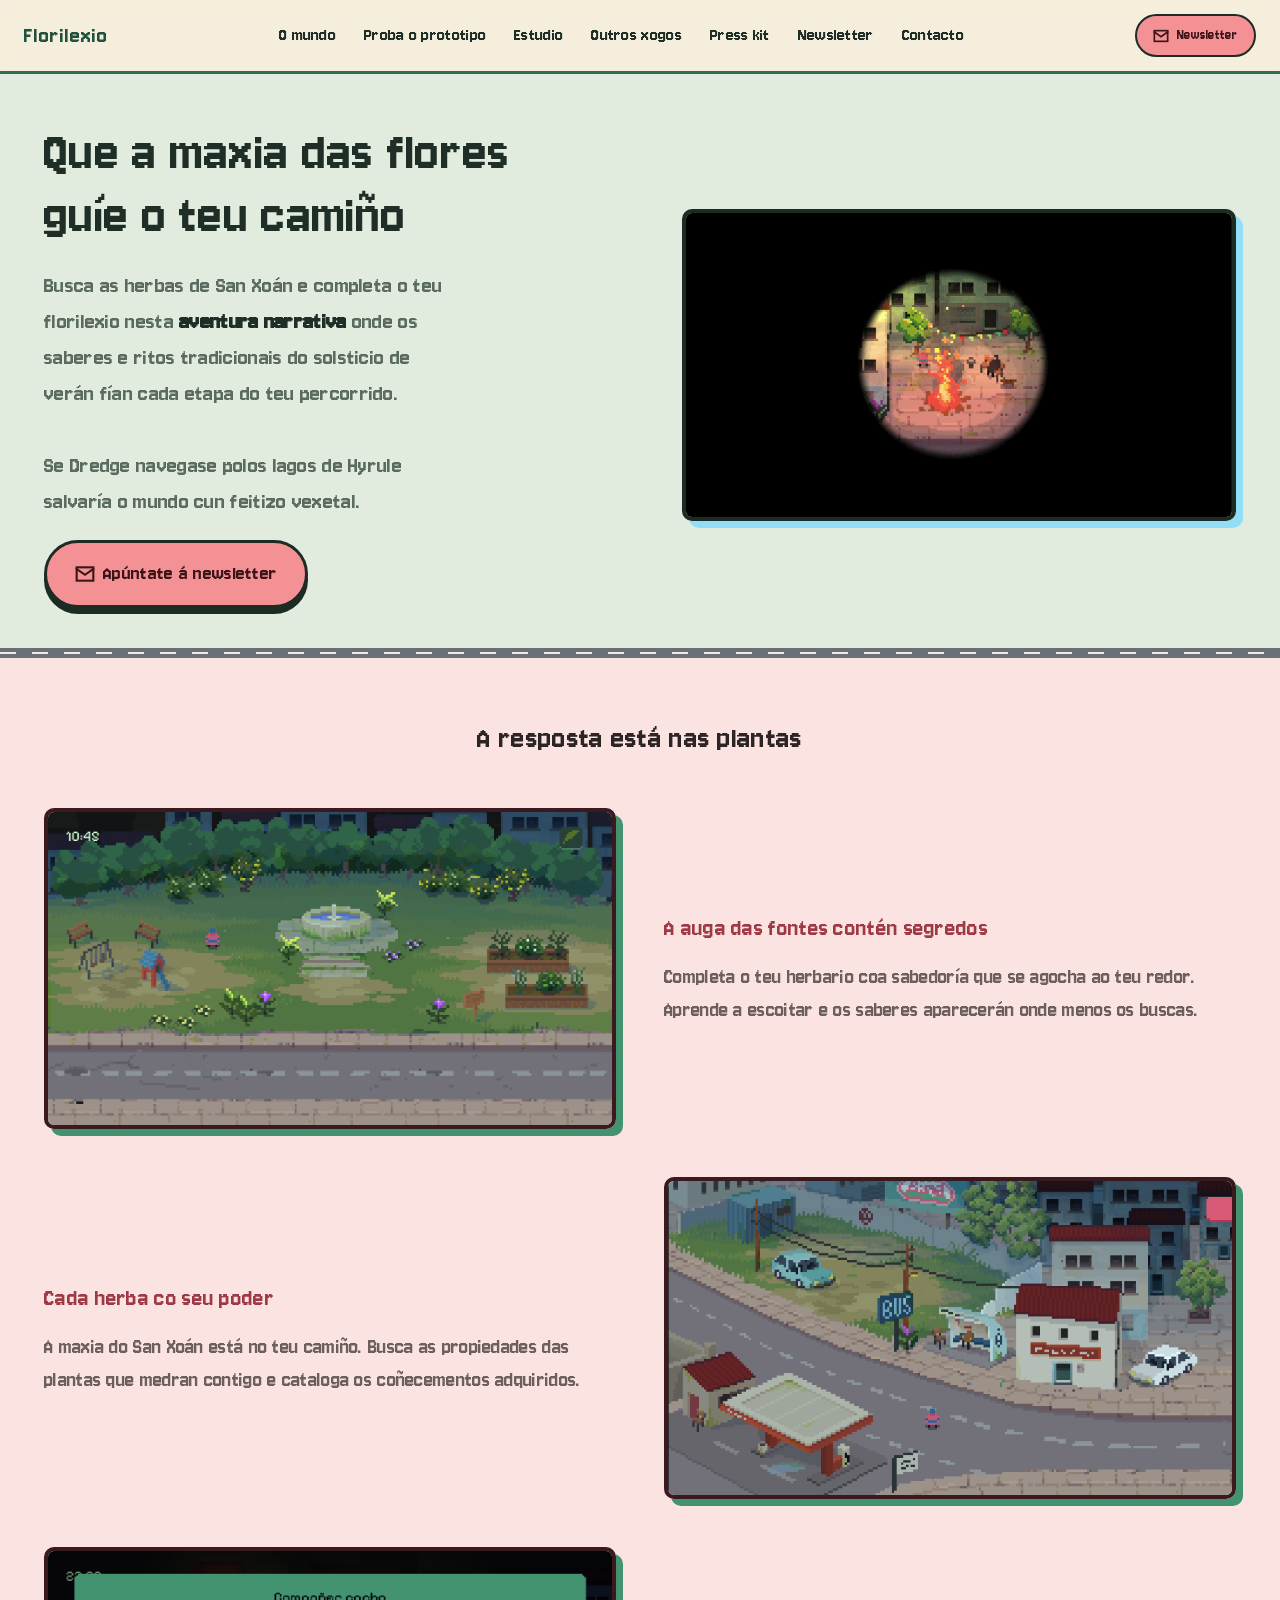
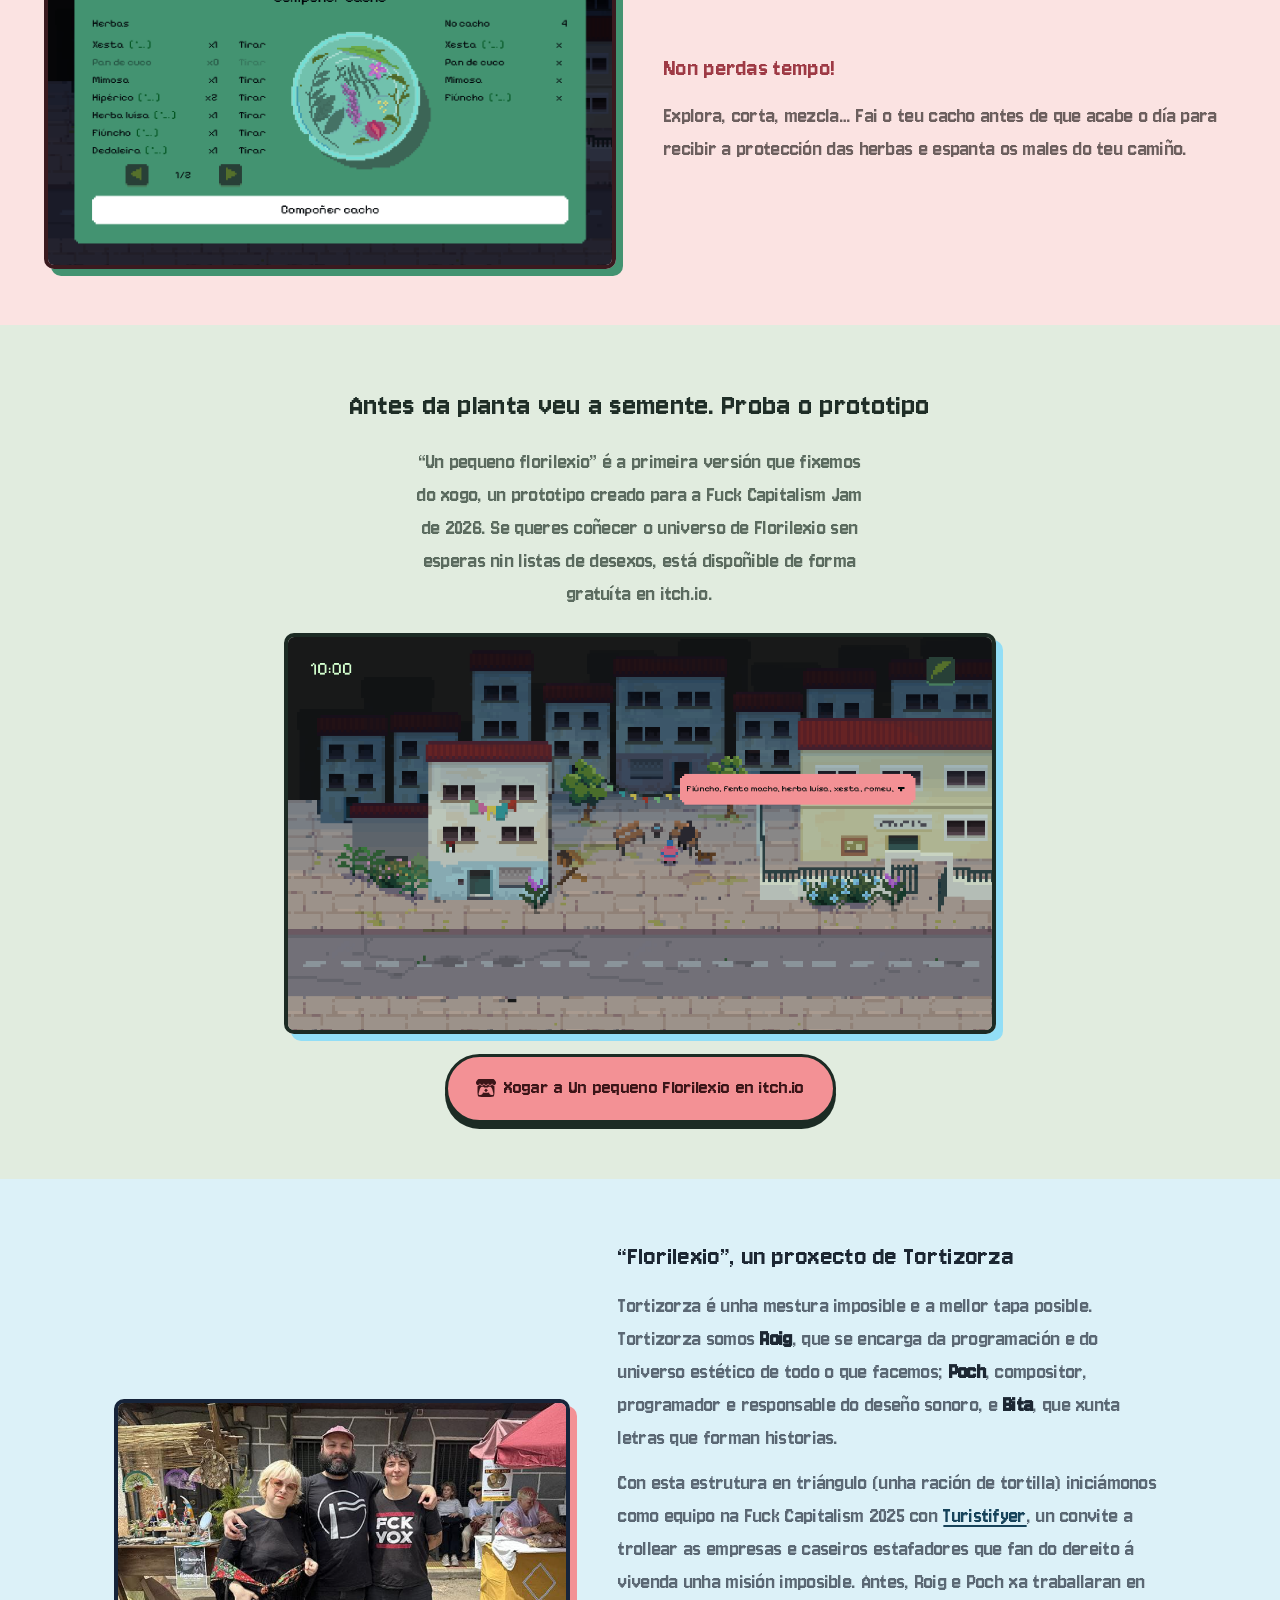
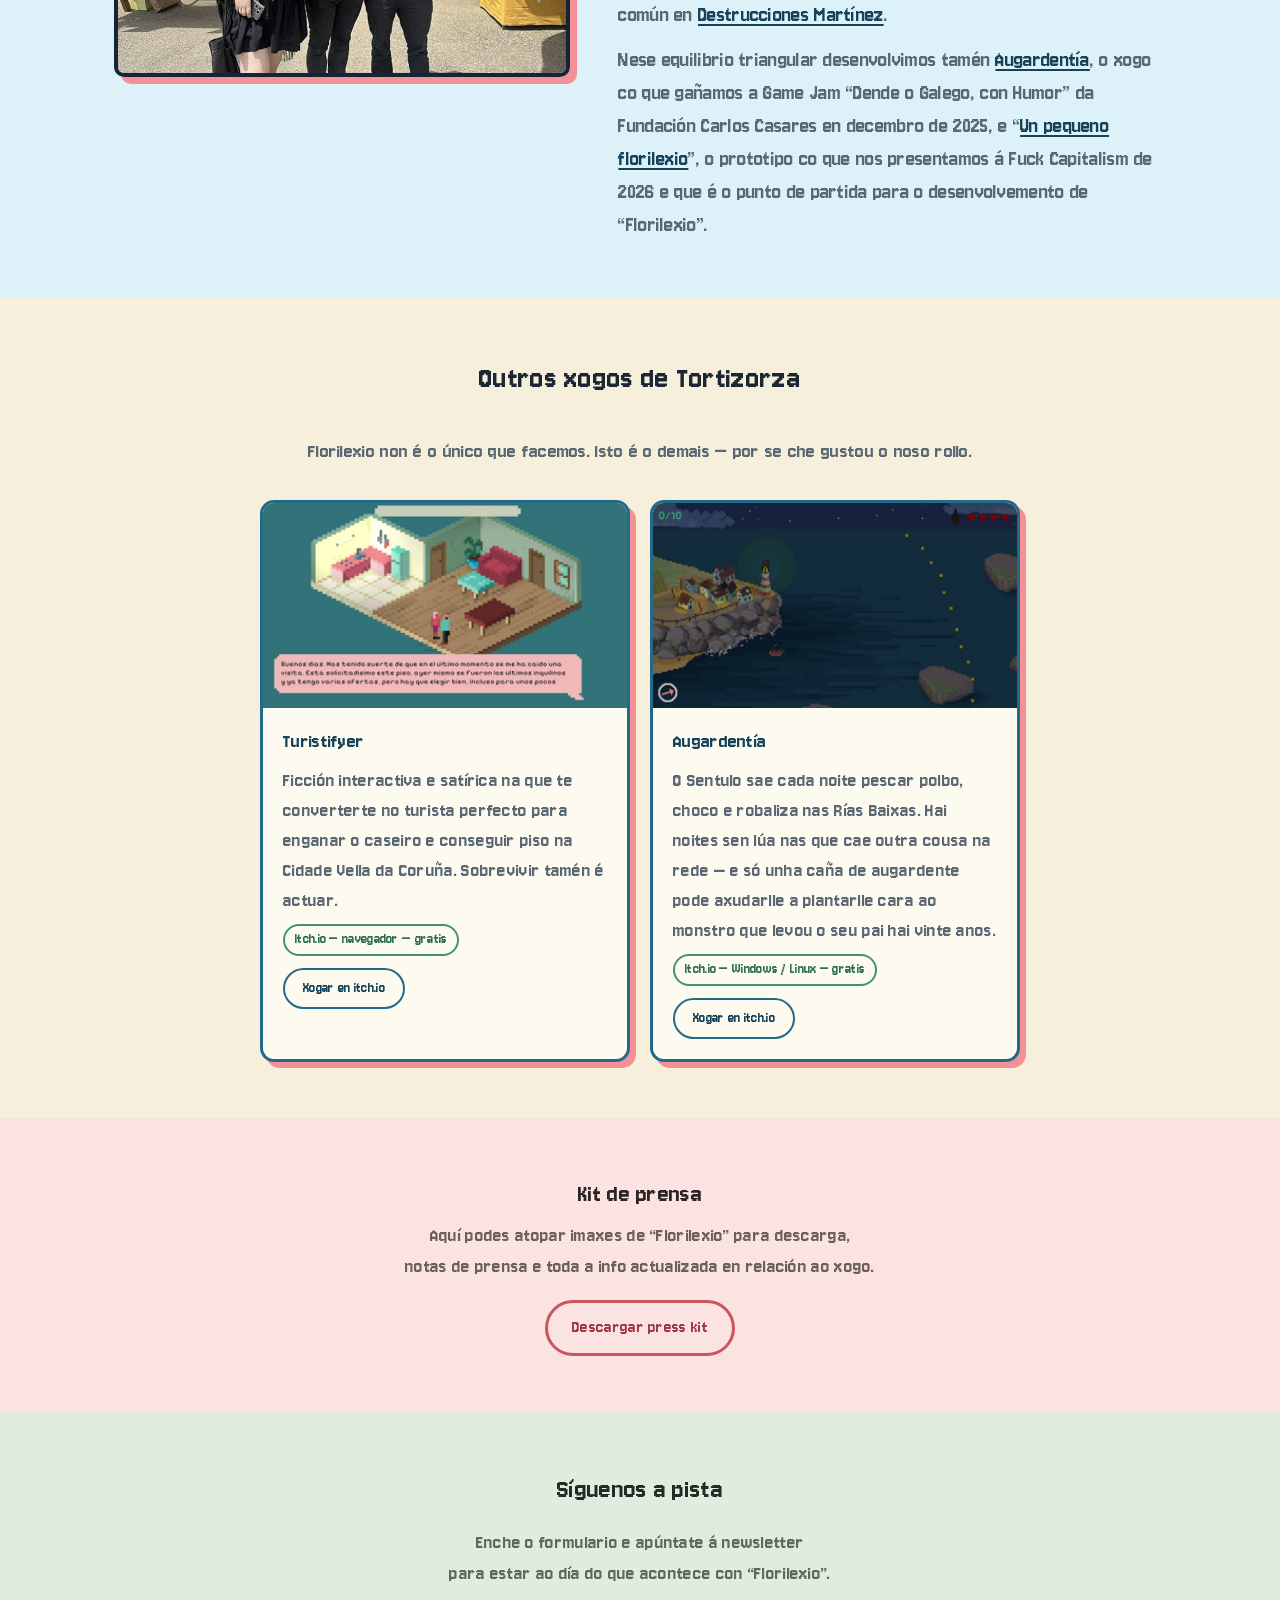
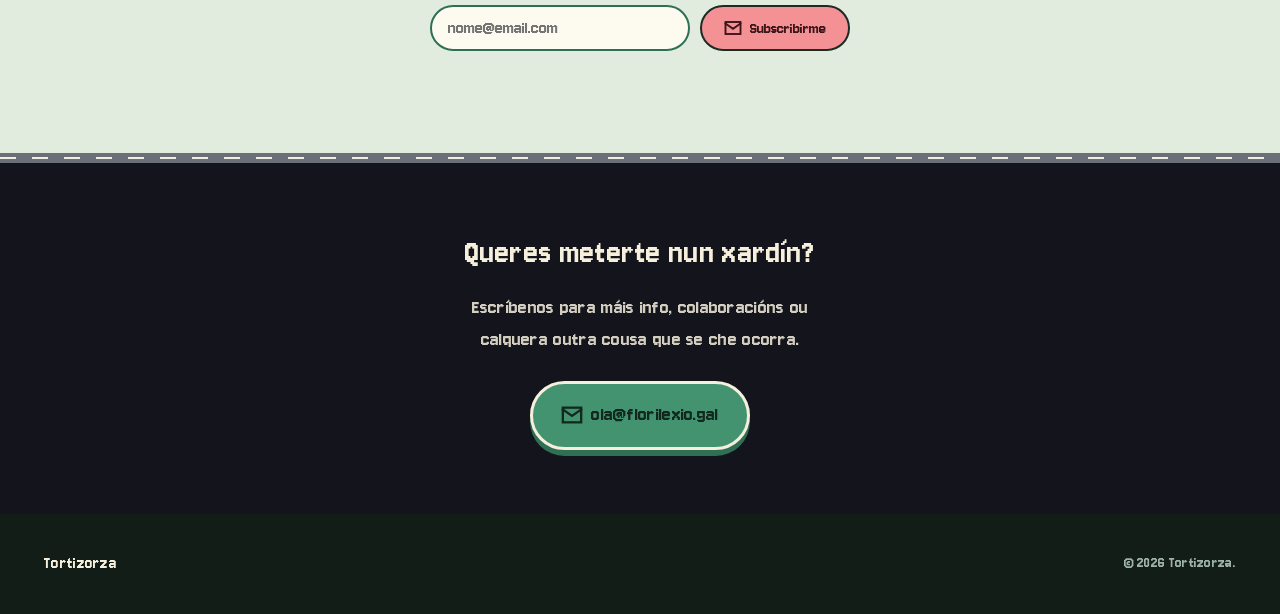
==== commit 0d717fc6: "Kit de prensa descargable, novas imaxes e retoques de texto - O botón do kit de prensa descarga file" ====
--- a/index.html
+++ b/index.html
@@ -60,7 +60,7 @@
           </div>
         </div>
         <div class="shot-frame">
-          <img src="images/screenshots/calle-noche.png" alt="Captura de Florilexio: unha rúa da vila de noite, cunha burbulla de diálogo listando nomes de herbas" width="1279" height="717">
+          <img src="images/screenshots/fogueira.gif" alt="Animación de Florilexio: unha fogueira de San Xoán ardendo nunha praza da vila" width="800" height="446">
         </div>
       </div>
     </section>
@@ -100,7 +100,9 @@
             <h3>Cada herba co seu poder</h3>
             <p>A maxia do San Xoán está no teu camiño. Busca as propiedades das plantas que medran contigo e cataloga os coñecementos adquiridos.</p>
           </div>
-          <div class="feature-media placeholder-box" style="aspect-ratio:16/9;">[captura &mdash; sistema de maxia]</div>
+          <div class="feature-media shot-frame">
+            <img src="images/screenshots/descampado.png" alt="Captura de Florilexio: un descampado á beira da estrada, cunha parada de autobús e unha gasolineira" width="1701" height="955" loading="lazy">
+          </div>
         </div>
 
         <div class="feature-row">
@@ -188,7 +190,7 @@
           <h2>&ldquo;Florilexio&rdquo;, un proxecto de Tortizorza</h2>
           <p>Tortizorza é unha mestura imposible e a mellor tapa posible. Tortizorza somos <strong>Roig</strong>, que se encarga da programación e do universo estético de todo o que facemos; <strong>Poch</strong>, compositor, programador e responsable do deseño sonoro, e <strong>Bita</strong>, que xunta letras que forman historias.</p>
           <p>Con esta estrutura en triángulo (unha ración de tortilla) iniciámonos como equipo na Fuck Capitalism 2025 con <a href="https://aroig.itch.io/turistifyer" target="_blank" rel="noopener">Turistifyer</a>, un convite a trollear as empresas e caseiros estafadores que fan do dereito á vivenda unha misión imposible. Antes, Roig e Poch xa traballaran en común en <a href="https://aroig.itch.io/destrucciones-martinez" target="_blank" rel="noopener">Destrucciones Martínez</a>.</p>
-          <p>Nese equilibrio triangular desenvolvimos tamén <a href="https://aroig.itch.io/augardentia" target="_blank" rel="noopener">Augardentía</a>, o xogo co que gañamos a Game Jam &ldquo;Dende o Galego, con Humor&rdquo; da Fundación Carlos Casares en decembro de 2025, e &ldquo;<a href="https://aroig.itch.io/un-pequeno-florilexio" target="_blank" rel="noopener">Un pequeno florilexio</a>&rdquo;, o prototipo co que nos presentamos á Fuck Capitalismo de 2026 e que é o punto de partida para o desenvolvemento de &ldquo;Florilexio&rdquo;.</p>
+          <p>Nese equilibrio triangular desenvolvimos tamén <a href="https://aroig.itch.io/augardentia" target="_blank" rel="noopener">Augardentía</a>, o xogo co que gañamos a Game Jam &ldquo;Dende o Galego, con Humor&rdquo; da Fundación Carlos Casares en decembro de 2025, e &ldquo;<a href="https://aroig.itch.io/un-pequeno-florilexio" target="_blank" rel="noopener">Un pequeno florilexio</a>&rdquo;, o prototipo co que nos presentamos á Fuck Capitalism de 2026 e que é o punto de partida para o desenvolvemento de &ldquo;Florilexio&rdquo;.</p>
         </div>
       </div>
     </section>
@@ -253,7 +255,7 @@
       <div class="container presskit-wrap">
         <h2>Kit de prensa</h2>
         <p>Aquí podes atopar imaxes de &ldquo;Florilexio&rdquo; para descarga,<br>notas de prensa e toda a info actualizada en relación ao xogo.</p>
-        <a href="#" class="btn btn--ghost">Descargar press kit</a>
+        <a href="files/kit_prensa.zip" class="btn btn--ghost" download>Descargar press kit</a>
       </div>
     </section>
 
@@ -311,7 +313,7 @@
         <a href="#" aria-label="TikTok"><svg width="20" height="20" viewBox="0 0 24 24" fill="currentColor"><path d="M16.6 5.8c-1-.7-1.6-1.8-1.7-3H12v13.4c0 1.4-1.1 2.5-2.5 2.5S7 17.6 7 16.2s1.1-2.5 2.5-2.5c.3 0 .5 0 .8.1v-2.9c-.3 0-.5-.1-.8-.1-3 0-5.4 2.4-5.4 5.4S6.5 21.6 9.5 21.6s5.4-2.4 5.4-5.4V9.1c1.1.8 2.5 1.3 4 1.3V7.5c-.8 0-1.6-.2-2.3-.6z"/></svg></a>
       </div>
       -->
-      <p class="legal">&copy; 2026 Tortizorza. [Aviso legal] &middot; [Política de privacidade]</p>
+      <p class="legal">&copy; 2026 Tortizorza.</p>
     </div>
   </footer>
 
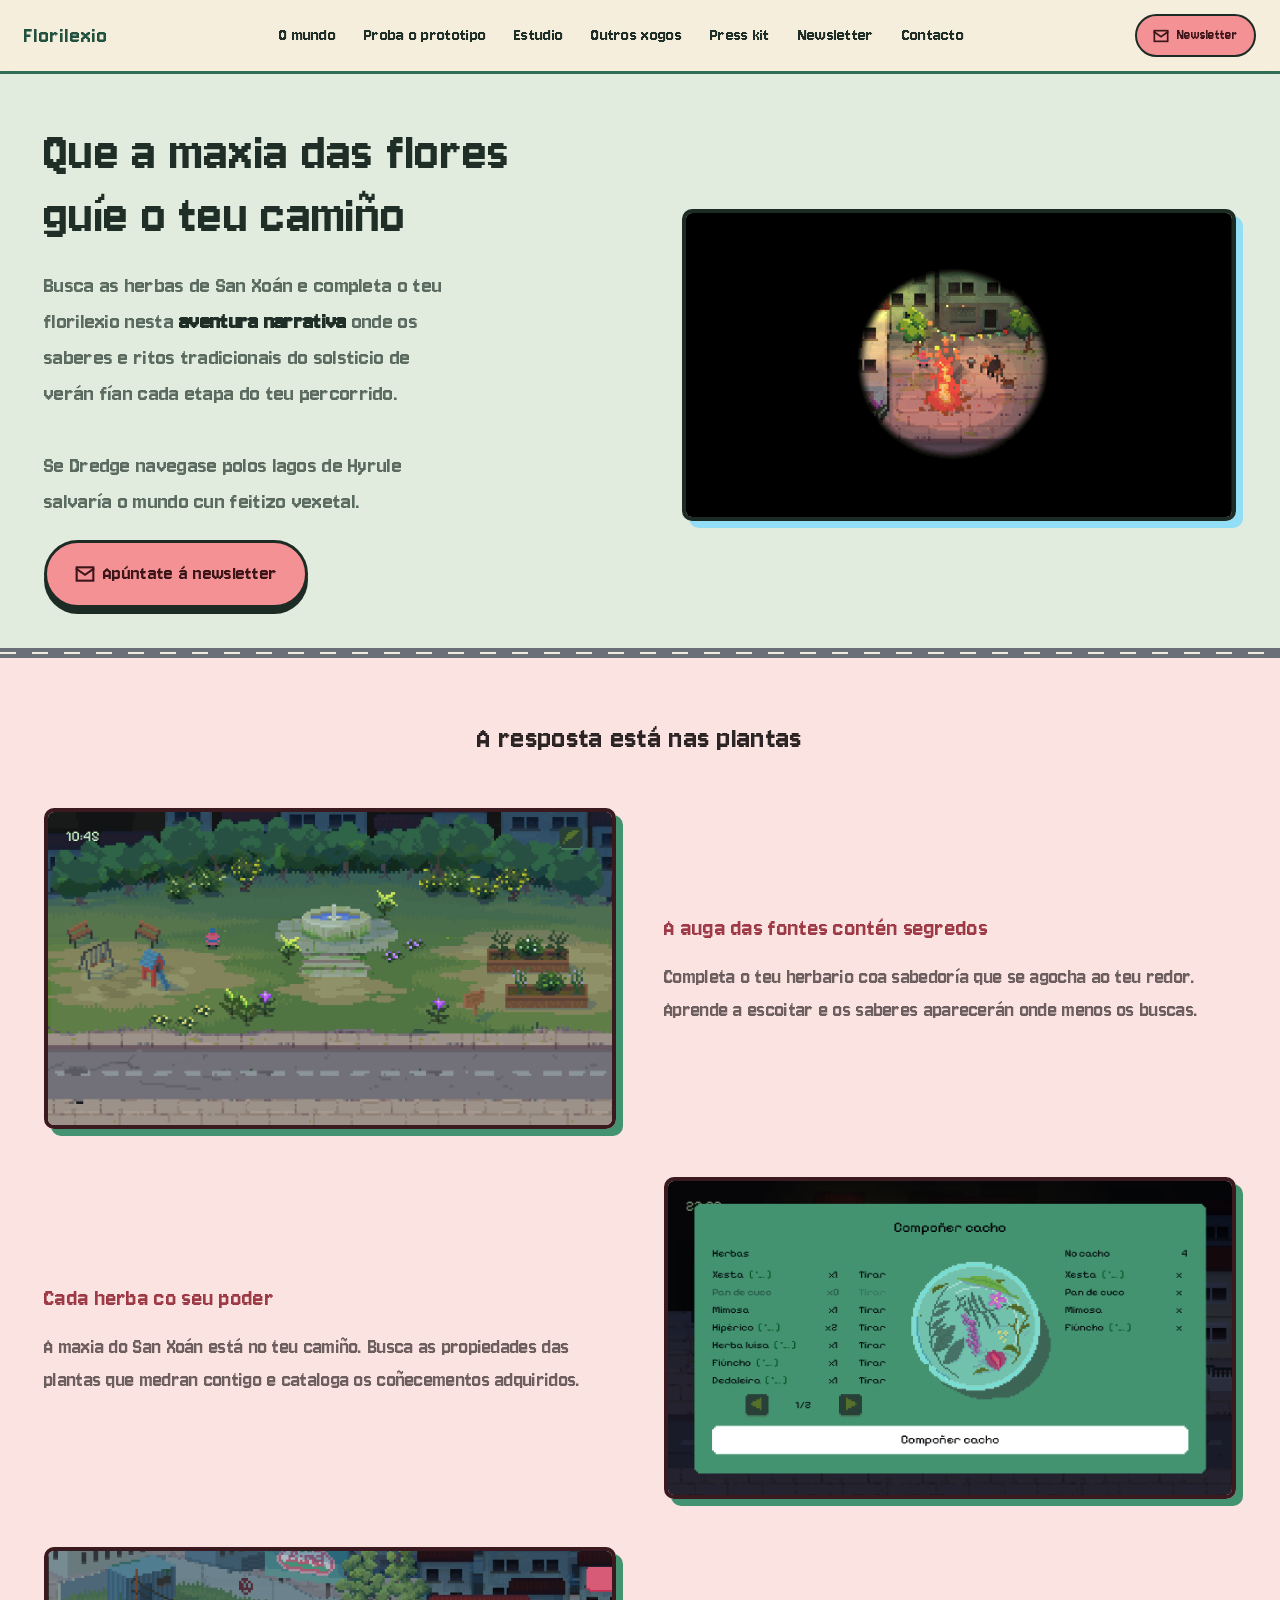
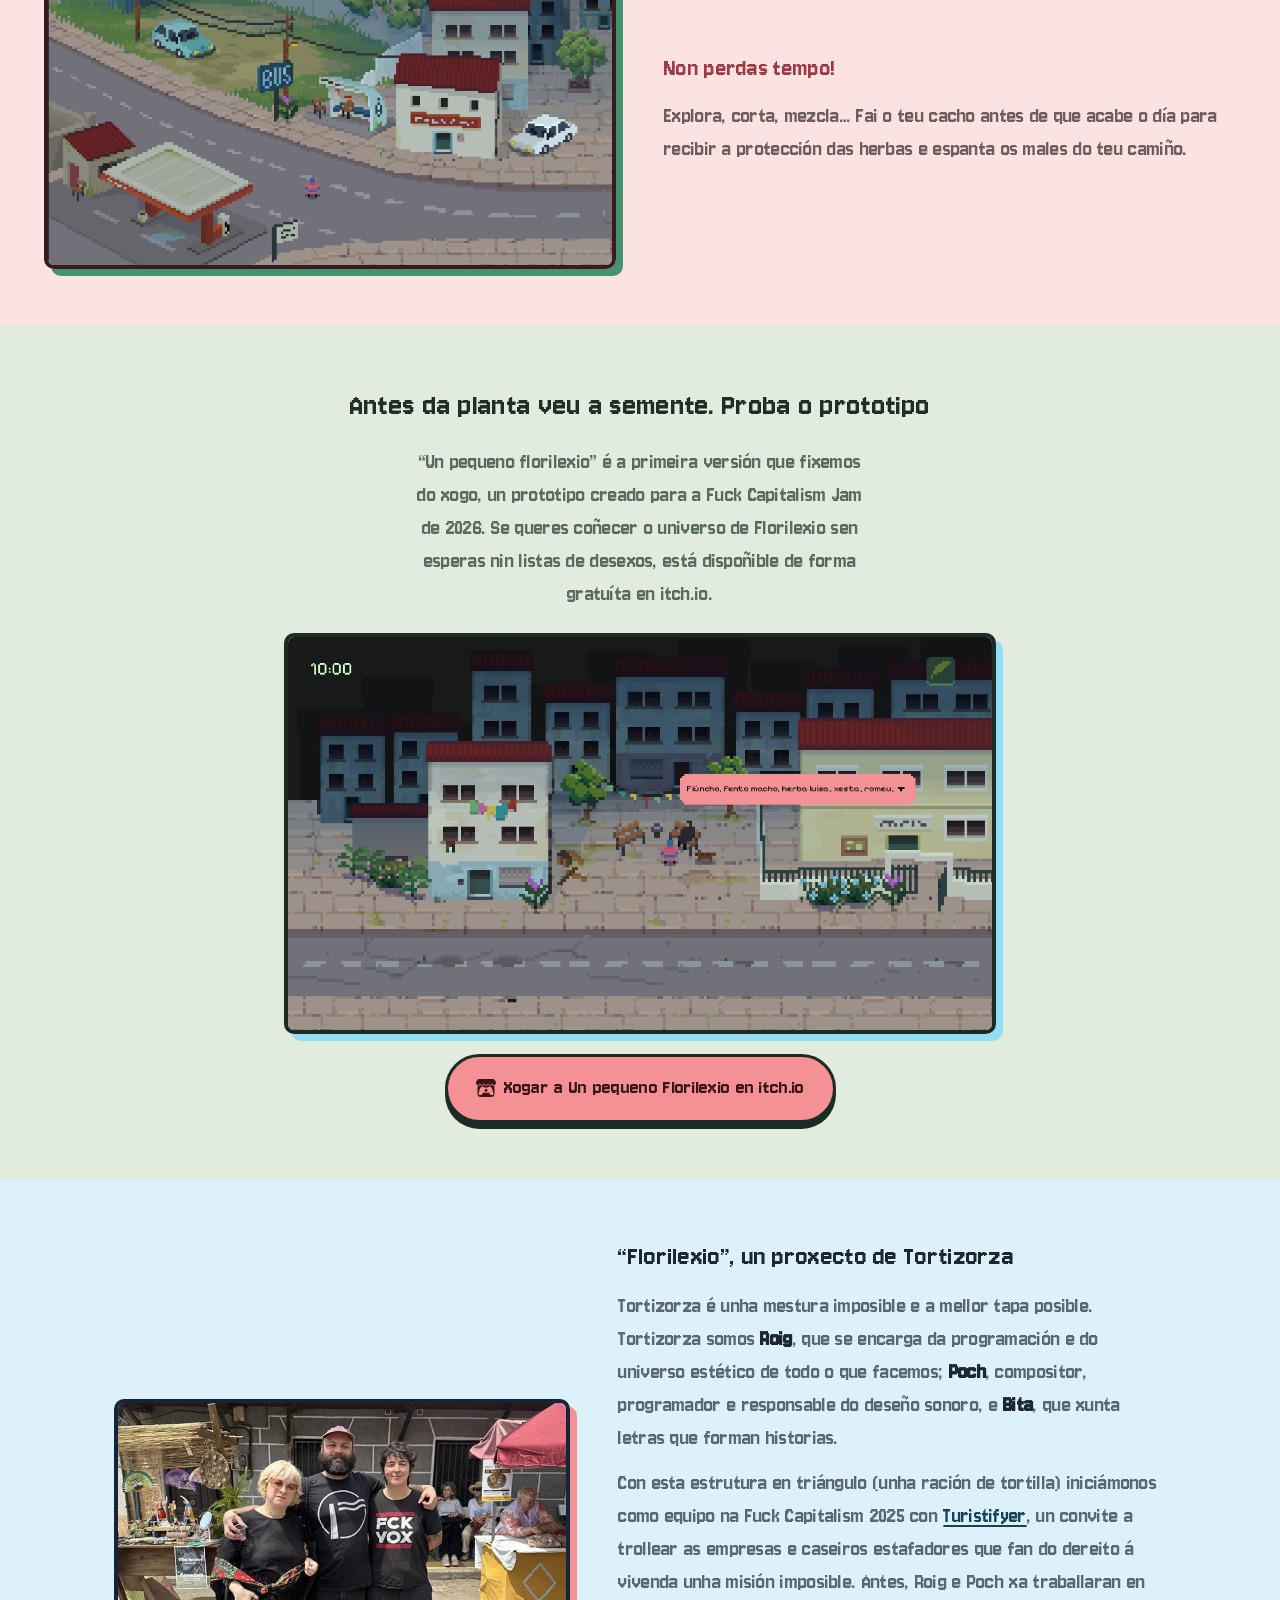
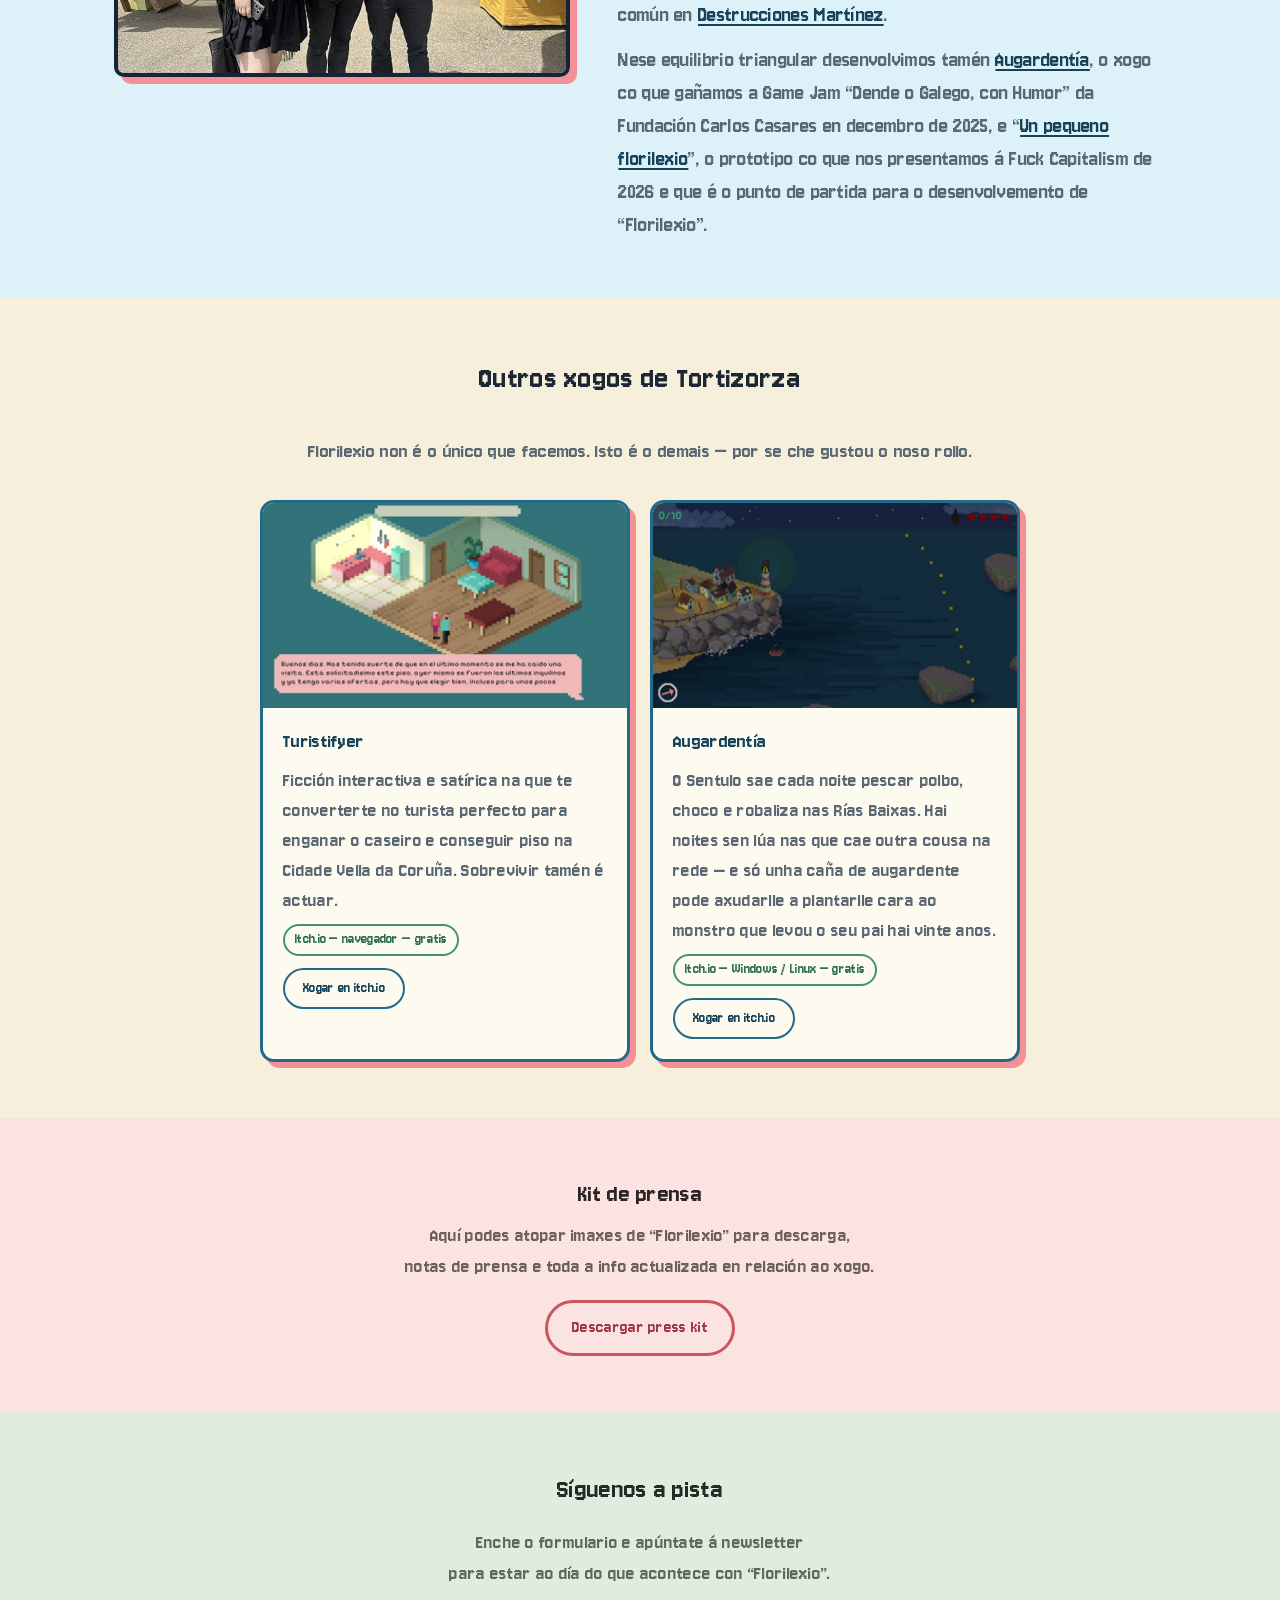
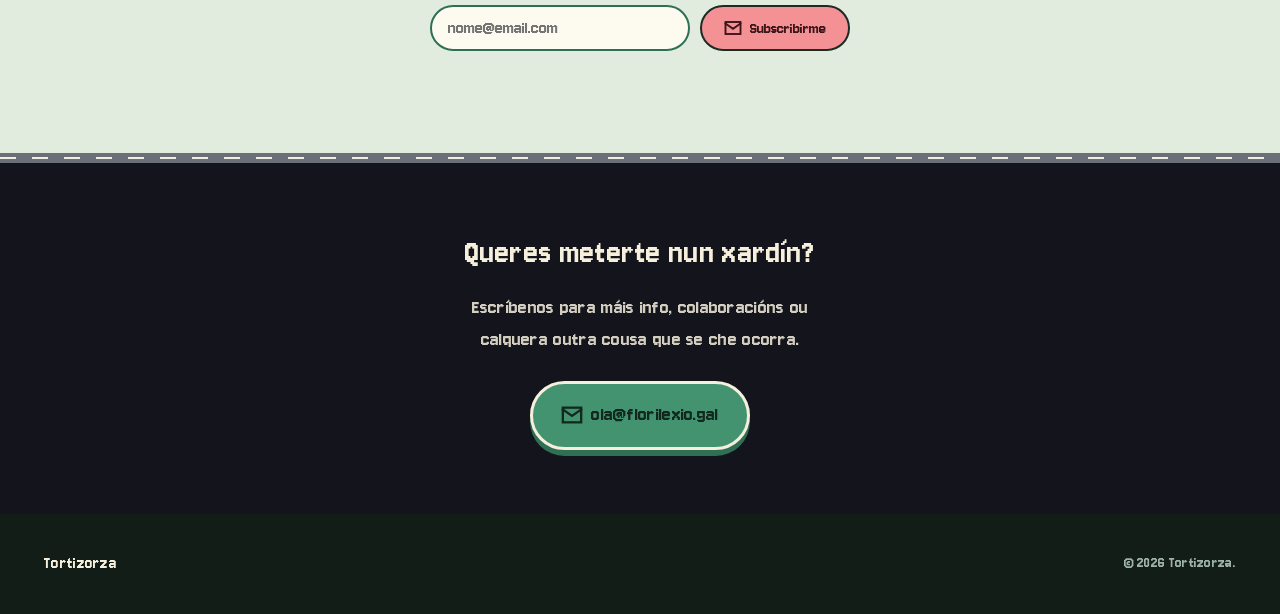
==== commit 59a40525: "Intercambia as capturas de "Cada herba co seu poder" e "Non perdas tempo!" Co-Authored-By: Claude Op" ====
--- a/index.html
+++ b/index.html
@@ -101,13 +101,13 @@
             <p>A maxia do San Xoán está no teu camiño. Busca as propiedades das plantas que medran contigo e cataloga os coñecementos adquiridos.</p>
           </div>
           <div class="feature-media shot-frame">
-            <img src="images/screenshots/descampado.png" alt="Captura de Florilexio: un descampado á beira da estrada, cunha parada de autobús e unha gasolineira" width="1701" height="955" loading="lazy">
+            <img src="images/screenshots/componer-ramo.png" alt="Captura de Florilexio: a pantalla de compoñer un ramo de herbas recollidas" width="1279" height="717" loading="lazy">
           </div>
         </div>
 
         <div class="feature-row">
           <div class="feature-media shot-frame">
-            <img src="images/screenshots/componer-ramo.png" alt="Captura de Florilexio: a pantalla de compoñer un ramo de herbas recollidas" width="1279" height="717" loading="lazy">
+            <img src="images/screenshots/descampado.png" alt="Captura de Florilexio: un descampado á beira da estrada, cunha parada de autobús e unha gasolineira" width="1701" height="955" loading="lazy">
           </div>
           <div class="feature-copy">
             <h3>Non perdas tempo!</h3>
